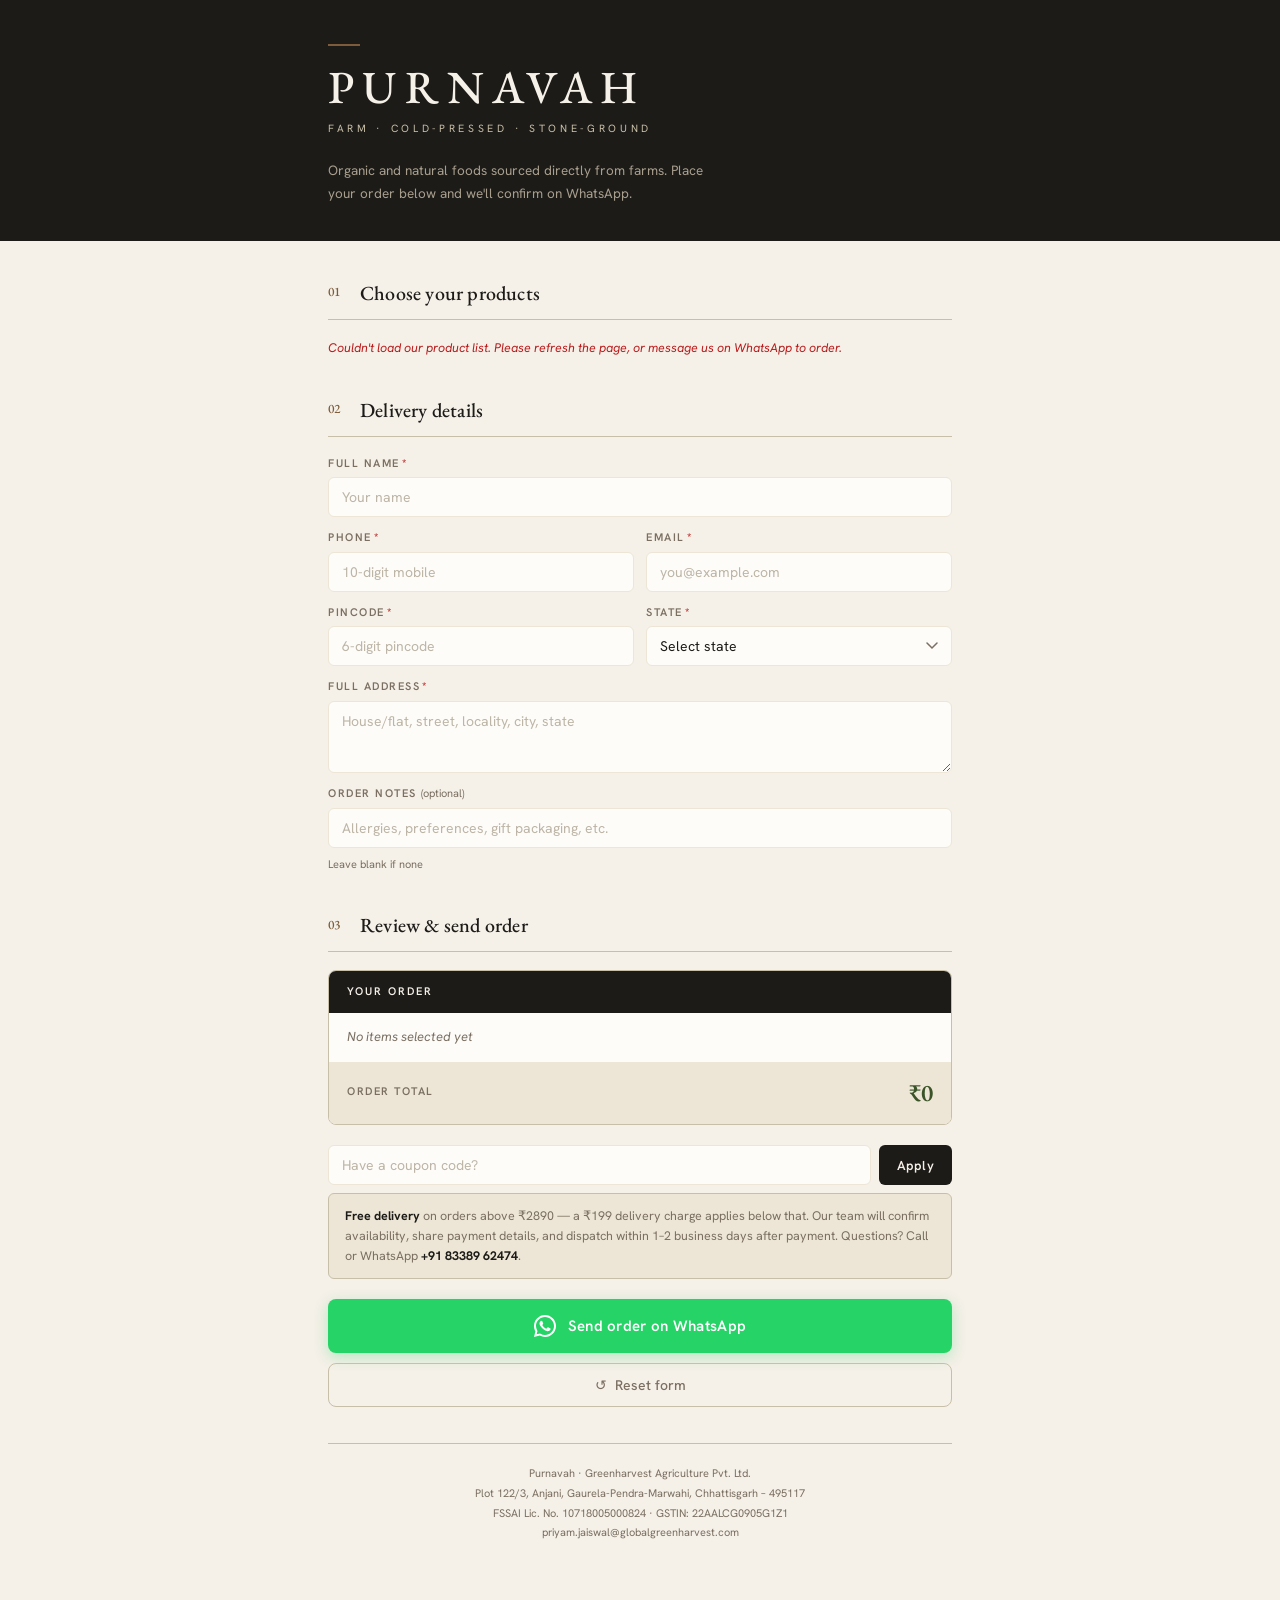
==== index.html @ fe0eb427 "Add files via upload" ====
<!DOCTYPE html>
<html lang="en">
<head>
<meta charset="UTF-8">
<meta name="viewport" content="width=device-width, initial-scale=1.0">
<title>Purnavah — Order</title>
<link href="https://fonts.googleapis.com/css2?family=EB+Garamond:ital,wght@0,400;0,500;0,600;1,400;1,500&family=Hanken+Grotesk:wght@300;400;500;600&display=swap" rel="stylesheet">
<style>
*,*::before,*::after{box-sizing:border-box;margin:0;padding:0}
:root{
  --ink:#1C1B17;
  --moss:#3A5428;
  --moss-mid:#527A3B;
  --moss-lt:#EDF2E8;
  --earth:#7C5C3A;
  --cream:#F5F0E8;
  --parchment:#EDE6D6;
  --rule:#C8BFA8;
  --stone:#7A6F61;
  --white:#FDFCF9;
  --red:#B91C1C;
  --wa:#25D366;
}
html{scroll-behavior:smooth}
body{background:var(--cream);font-family:'Hanken Grotesk',sans-serif;color:var(--ink);font-size:15px;line-height:1.6;-webkit-font-smoothing:antialiased}

/* ── HEADER ── */
.header{background:var(--ink);color:var(--cream);padding:0;position:relative;overflow:hidden}
.header-inner{max-width:680px;margin:0 auto;padding:44px 28px 36px;position:relative;z-index:1}
.header-rule{width:32px;height:2px;background:var(--earth);margin-bottom:18px}
.brand{font-family:'EB Garamond',serif;font-size:46px;font-weight:500;letter-spacing:.18em;text-transform:uppercase;line-height:1;color:var(--cream)}
.brand-sub{font-size:10.5px;letter-spacing:.35em;text-transform:uppercase;color:var(--rule);margin-top:10px;font-weight:400}
.header-desc{margin-top:22px;font-size:13.5px;color:#A89E8E;line-height:1.7;max-width:380px}
.header-badge{display:inline-flex;align-items:center;gap:7px;margin-top:20px;background:rgba(255,255,255,.06);border:1px solid rgba(255,255,255,.12);border-radius:20px;padding:6px 14px;font-size:11px;letter-spacing:.12em;text-transform:uppercase;color:#A89E8E}
.header-badge::before{content:'';width:6px;height:6px;border-radius:50%;background:var(--wa);flex-shrink:0}

/* ── BODY ── */
.body{max-width:680px;margin:0 auto;padding:36px 28px 60px}

/* ── SECTION ── */
.section{margin-bottom:36px}
.section-head{display:flex;align-items:center;gap:12px;margin-bottom:18px;padding-bottom:10px;border-bottom:1px solid var(--rule)}
.section-num{font-family:'EB Garamond',serif;font-size:13px;font-weight:500;color:var(--earth);min-width:20px}
.section-title{font-family:'EB Garamond',serif;font-size:20px;font-weight:500;color:var(--ink);letter-spacing:.01em}

/* ── PRODUCT CARDS ── */
.category-label{font-size:10px;font-weight:600;letter-spacing:.22em;text-transform:uppercase;color:var(--stone);margin:20px 0 10px}
.category-label:first-of-type{margin-top:0}
.catalog-status{font-size:12.5px;color:var(--stone);font-style:italic;margin-bottom:14px}
.catalog-status-error{color:var(--red)}
.product-grid{display:grid;grid-template-columns:repeat(auto-fill,minmax(140px,1fr));gap:8px}
.product-row{display:flex;flex-direction:column;background:var(--white);border:1px solid var(--parchment);border-radius:8px;padding:12px;gap:10px;transition:border-color .15s,background .15s}
.product-row:hover{border-color:var(--rule);background:#FEFDFB}
.product-row.has-qty{border-color:var(--moss);background:var(--moss-lt)}
.product-row.oos{opacity:.6}
.product-row.oos:hover{border-color:var(--parchment);background:var(--white)}
.oos-tag{font-size:11.5px;font-weight:600;color:var(--red)}
.qty-ctrl input:disabled,.qty-ctrl button:disabled{cursor:not-allowed;color:var(--stone)}
.same-day-row{margin:14px 0}
.same-day-label{display:flex;align-items:center;gap:8px;font-size:13.5px;color:var(--ink);cursor:pointer}
.same-day-label input{width:16px;height:16px;cursor:pointer}
.product-contents{margin-top:2px}
.contents-details summary{font-size:11px;color:var(--moss-mid);cursor:pointer;list-style:none}
.contents-details summary::-webkit-details-marker{display:none}
.contents-body{font-size:11px;color:var(--stone);margin-top:3px;line-height:1.5}
.product-info{flex:1}
.product-name{font-size:13.5px;font-weight:500;color:var(--ink);line-height:1.35;overflow-wrap:break-word}
.product-meta{font-size:11px;color:var(--stone);margin-top:3px}
.pack-select{margin-top:5px;width:auto;max-width:100%;font-size:11.5px;font-weight:500;color:var(--ink);padding:5px 24px 5px 8px;border:1.5px solid var(--parchment);border-radius:5px;background-color:#fff;font-family:'Hanken Grotesk',sans-serif;appearance:none;background-image:url("data:image/svg+xml,%3Csvg xmlns='http://www.w3.org/2000/svg' width='10' height='7' viewBox='0 0 12 8'%3E%3Cpath d='M1 1l5 5 5-5' stroke='%237A6F61' stroke-width='1.5' fill='none' stroke-linecap='round'/%3E%3C/svg%3E");background-repeat:no-repeat;background-position:right 8px center;cursor:pointer;transition:border-color .15s}
.pack-select:focus{outline:none;border-color:var(--moss)}
.pack-select:hover{border-color:var(--rule)}
.product-price{font-family:'EB Garamond',serif;font-size:16px;font-weight:500;color:var(--moss);white-space:nowrap}
.qty-ctrl{display:flex;align-items:center;gap:0;border:1.5px solid var(--rule);border-radius:5px;overflow:hidden;background:#fff;width:100%}
.qty-ctrl button{width:28px;height:28px;flex-shrink:0;border:none;background:transparent;font-size:16px;font-weight:600;color:var(--moss);cursor:pointer;display:flex;align-items:center;justify-content:center;transition:background .12s}
.qty-ctrl button:hover{background:var(--moss-lt)}
.qty-ctrl input{flex:1;min-width:0;height:28px;border:none;border-left:1px solid var(--rule);border-right:1px solid var(--rule);text-align:center;font-size:13px;font-weight:600;color:var(--ink);background:transparent;-moz-appearance:textfield;font-family:'Hanken Grotesk',sans-serif}
.qty-ctrl input::-webkit-outer-spin-button,.qty-ctrl input::-webkit-inner-spin-button{-webkit-appearance:none}
.qty-ctrl input:focus{outline:none;background:var(--moss-lt)}
.max-note{font-size:10.5px;color:var(--stone);min-height:13px}
.max-note-blocked{color:var(--red);font-weight:600}

/* ── CUSTOMER DETAILS ── */
.field-grid{display:grid;grid-template-columns:1fr 1fr;gap:12px}
.field{display:flex;flex-direction:column;gap:5px}
.field.full{grid-column:1/-1}
.field label{font-size:11px;font-weight:600;letter-spacing:.14em;text-transform:uppercase;color:var(--stone)}
.field input,.field textarea,.field select{width:100%;padding:10px 13px;border:1.5px solid var(--parchment);border-radius:6px;font-family:'Hanken Grotesk',sans-serif;font-size:14px;color:var(--ink);background:var(--white);transition:border-color .15s;outline:none}
.field input:focus,.field textarea:focus,.field select:focus{border-color:var(--moss)}
.field input::placeholder,.field textarea::placeholder{color:#BDB5A6}
.field textarea{resize:vertical;min-height:72px}
.field select{appearance:none;background-image:url("data:image/svg+xml,%3Csvg xmlns='http://www.w3.org/2000/svg' width='12' height='8' viewBox='0 0 12 8'%3E%3Cpath d='M1 1l5 5 5-5' stroke='%237A6F61' stroke-width='1.5' fill='none' stroke-linecap='round'/%3E%3C/svg%3E");background-repeat:no-repeat;background-position:right 13px center;padding-right:34px}
.field-hint{font-size:11px;color:var(--stone);margin-top:3px}
.required-star{color:var(--red);margin-left:2px}

/* ── ORDER SUMMARY ── */
.summary-box{background:var(--white);border:1px solid var(--rule);border-radius:8px;overflow:hidden;margin-bottom:20px}
.summary-header{background:var(--ink);color:var(--cream);padding:12px 18px;font-size:11px;font-weight:600;letter-spacing:.18em;text-transform:uppercase}
.summary-items{padding:14px 18px;min-height:48px}
.summary-empty{font-size:13px;color:var(--stone);font-style:italic}
.summary-item{display:flex;justify-content:space-between;align-items:center;padding:5px 0;font-size:13.5px;border-bottom:1px solid var(--parchment)}
.summary-item:last-child{border-bottom:none}
.summary-item-name{color:var(--ink)}
.summary-item-val{font-weight:600;color:var(--moss);white-space:nowrap;margin-left:12px}
.summary-footer{background:var(--parchment);padding:12px 18px;display:flex;justify-content:space-between;align-items:center}
.summary-total-label{font-size:11px;font-weight:600;letter-spacing:.14em;text-transform:uppercase;color:var(--stone)}
.summary-total-val{font-family:'EB Garamond',serif;font-size:24px;font-weight:600;color:var(--moss)}
.summary-weight-note{font-size:11px;color:var(--stone);margin-top:3px}

/* ── SUMMARY SECTIONS (items / GST / grand total / discounts) ── */
.summary-subtotal-row{display:flex;justify-content:space-between;padding:8px 18px;font-size:13px;color:var(--stone);border-top:1px dashed var(--parchment)}
.summary-grandtotal-row{display:flex;justify-content:space-between;align-items:center;padding:10px 18px;font-size:14.5px;font-weight:700;color:var(--ink);background:var(--moss-lt);border-top:1px solid var(--rule);border-bottom:1px solid var(--rule)}
.summary-discounts{padding:8px 18px;border-bottom:1px solid var(--parchment)}
.summary-discount-row{display:flex;justify-content:space-between;font-size:13px;font-weight:700;color:var(--moss)}

/* ── COUPON ── */
.coupon-row{display:flex;gap:8px;margin-bottom:8px}
.coupon-row input{flex:1;padding:10px 13px;border:1.5px solid var(--parchment);border-radius:6px;font-family:'Hanken Grotesk',sans-serif;font-size:14px;text-transform:uppercase;color:var(--ink);background:var(--white);outline:none;transition:border-color .15s}
.coupon-row input:focus{border-color:var(--moss)}
.coupon-row input::placeholder{color:#BDB5A6;text-transform:none}
.coupon-row button{padding:10px 18px;background:var(--ink);color:var(--cream);border:none;border-radius:6px;font-family:'Hanken Grotesk',sans-serif;font-size:13px;font-weight:600;letter-spacing:.02em;cursor:pointer;transition:background .15s}
.coupon-row button:hover{background:var(--moss)}
.coupon-msg{display:none;font-size:12.5px;margin-bottom:16px}
.coupon-msg.ok{display:block;color:var(--moss)}
.coupon-msg.err{display:block;color:var(--red)}
.coupon-msg a{color:inherit;text-decoration:underline;cursor:pointer;margin-left:6px}

/* ── SHIPPING NOTE ── */
.ship-note{background:var(--parchment);border:1px solid var(--rule);border-radius:6px;padding:12px 16px;font-size:12.5px;color:var(--stone);line-height:1.6;margin-bottom:20px}
.ship-note strong{color:var(--ink)}

/* ── WHATSAPP BUTTON ── */
.wa-btn{display:flex;align-items:center;justify-content:center;gap:12px;width:100%;padding:16px 24px;background:var(--wa);color:#fff;border:none;border-radius:8px;font-family:'Hanken Grotesk',sans-serif;font-size:15px;font-weight:600;cursor:pointer;letter-spacing:.02em;transition:background .15s,transform .1s;box-shadow:0 4px 14px rgba(37,211,102,.3)}
.wa-btn:hover{background:#1ebe5d;transform:translateY(-1px);box-shadow:0 6px 18px rgba(37,211,102,.4)}
.wa-btn:active{transform:translateY(0)}
.wa-btn svg{width:22px;height:22px;flex-shrink:0}
.wa-btn:disabled{background:#A8C9B0;cursor:not-allowed;transform:none;box-shadow:none}
.error-msg{display:none;color:var(--red);font-size:12.5px;margin-top:10px;text-align:center}

/* ── FOOTER ── */
.footer{text-align:center;font-size:11px;color:var(--stone);margin-top:32px;line-height:1.8;padding-top:20px;border-top:1px solid var(--rule)}


.product-price-block{display:flex;align-items:flex-end;justify-content:space-between;gap:8px}
.mrp-label{font-size:9px;letter-spacing:.1em;text-transform:uppercase;color:var(--stone);font-family:'Hanken Grotesk',sans-serif;display:block;margin-bottom:1px}
.product-subtotal{font-family:'EB Garamond',serif;font-size:12.5px;font-weight:600;color:var(--moss);white-space:nowrap}

.reset-btn{display:flex;align-items:center;justify-content:center;gap:8px;width:100%;padding:12px 24px;background:transparent;color:var(--stone);border:1.5px solid var(--rule);border-radius:8px;font-family:'Hanken Grotesk',sans-serif;font-size:14px;font-weight:500;cursor:pointer;margin-top:10px;transition:border-color .15s,color .15s}
.reset-btn:hover{border-color:var(--red);color:var(--red)}

@media(max-width:500px){
  .brand{font-size:36px}
  .field-grid{grid-template-columns:1fr}
  .field.full{grid-column:1}
}
</style>
</head>
<body>

<div class="header">
  <div class="header-inner">
    <div class="header-rule"></div>
    <div class="brand">Purnavah</div>
    <div class="brand-sub">Farm · Cold-pressed · Stone-ground</div>
    <div class="header-desc">Organic and natural foods sourced directly from farms. Place your order below and we'll confirm on WhatsApp.</div>
    
  </div>
</div>

<div class="body">

  <!-- ── SECTION 1: PRODUCTS ── -->
  <div class="section">
    <div class="section-head">
      <div class="section-num">01</div>
      <div class="section-title">Choose your products</div>
    </div>

    <div class="catalog-status" id="catalogStatus">Loading products…</div>
    <div id="categoriesContainer"></div>
  </div>

  <!-- ── SECTION 2: DELIVERY ── -->
  <div class="section">
    <div class="section-head">
      <div class="section-num">02</div>
      <div class="section-title">Delivery details</div>
    </div>
    <div class="field-grid">
      <div class="field full">
        <label>Full name<span class="required-star">*</span></label>
        <input type="text" id="fname" placeholder="Your name" autocomplete="name">
      </div>
      <div class="field">
        <label>Phone<span class="required-star">*</span></label>
        <input type="tel" id="fphone" placeholder="10-digit mobile" autocomplete="tel" maxlength="10">
      </div>
      <div class="field">
        <label>Email<span class="required-star">*</span></label>
        <input type="email" id="femail" placeholder="you@example.com" autocomplete="email">
      </div>
      <div class="field">
        <label>Pincode<span class="required-star">*</span></label>
        <input type="text" id="fpincode" placeholder="6-digit pincode" maxlength="6" oninput="this.value=this.value.replace(/\D/g,'')">
      </div>
      <div class="field">
        <label>State<span class="required-star">*</span></label>
        <select id="fstate">
          <option value="">Select state</option>
          <option>Andaman and Nicobar Islands</option>
          <option>Andhra Pradesh</option>
          <option>Arunachal Pradesh</option>
          <option>Assam</option>
          <option>Bihar</option>
          <option>Chandigarh</option>
          <option>Chhattisgarh</option>
          <option>Dadra and Nagar Haveli and Daman and Diu</option>
          <option>Delhi</option>
          <option>Goa</option>
          <option>Gujarat</option>
          <option>Haryana</option>
          <option>Himachal Pradesh</option>
          <option>Jammu and Kashmir</option>
          <option>Jharkhand</option>
          <option>Karnataka</option>
          <option>Kerala</option>
          <option>Ladakh</option>
          <option>Lakshadweep</option>
          <option>Madhya Pradesh</option>
          <option>Maharashtra</option>
          <option>Manipur</option>
          <option>Meghalaya</option>
          <option>Mizoram</option>
          <option>Nagaland</option>
          <option>Odisha</option>
          <option>Puducherry</option>
          <option>Punjab</option>
          <option>Rajasthan</option>
          <option>Sikkim</option>
          <option>Tamil Nadu</option>
          <option>Telangana</option>
          <option>Tripura</option>
          <option>Uttar Pradesh</option>
          <option>Uttarakhand</option>
          <option>West Bengal</option>
        </select>
      </div>
      <div class="field full">
        <label>Full address<span class="required-star">*</span></label>
        <textarea id="faddress" placeholder="House/flat, street, locality, city, state"></textarea>
      </div>
      <div class="field full">
        <label>Order notes <span style="font-weight:400;text-transform:none;letter-spacing:0">(optional)</span></label>
        <input type="text" id="fnotes" placeholder="Allergies, preferences, gift packaging, etc.">
        <div class="field-hint">Leave blank if none</div>
      </div>
    </div>
  </div>

  <!-- ── SECTION 3: REVIEW & SEND ── -->
  <div class="section">
    <div class="section-head">
      <div class="section-num">03</div>
      <div class="section-title">Review & send order</div>
    </div>

    <div class="summary-box">
      <div class="summary-header">Your order</div>
      <div class="summary-items" id="summaryItems">
        <div class="summary-empty">No items selected yet</div>
      </div>
      <div class="summary-footer">
        <div>
          <div class="summary-total-label">Order total</div>
          <div class="summary-weight-note" id="summaryWeight"></div>
        </div>
        <div class="summary-total-val" id="summaryTotal">₹0</div>
      </div>
    </div>

    <div class="coupon-row">
      <input type="text" id="couponInput" placeholder="Have a coupon code?" maxlength="20">
      <button type="button" id="couponBtn" onclick="applyCoupon()">Apply</button>
    </div>
    <div class="coupon-msg" id="couponMsg"></div>

    <div class="same-day-row" id="sameDayRow" style="display:none">
      <label class="same-day-label">
        <input type="checkbox" id="sameDayDelivery" onchange="updateSummary()">
        Same-day delivery (+₹199)
      </label>
    </div>

    <div class="ship-note">
      <strong>Free delivery</strong> on orders above ₹2890 — a ₹199 delivery charge applies below that. Our team will confirm availability, share payment details, and dispatch within 1–2 business days after payment. Questions? Call or WhatsApp <strong>+91 83389 62474</strong>.
    </div>

    <button class="wa-btn" id="waBtn" onclick="sendWhatsApp()">
      <svg viewBox="0 0 24 24" fill="currentColor" xmlns="http://www.w3.org/2000/svg">
        <path d="M17.472 14.382c-.297-.149-1.758-.867-2.03-.967-.273-.099-.471-.148-.67.15-.197.297-.767.966-.94 1.164-.173.199-.347.223-.644.075-.297-.15-1.255-.463-2.39-1.475-.883-.788-1.48-1.761-1.653-2.059-.173-.297-.018-.458.13-.606.134-.133.298-.347.446-.52.149-.174.198-.298.298-.497.099-.198.05-.371-.025-.52-.075-.149-.669-1.612-.916-2.207-.242-.579-.487-.5-.669-.51-.173-.008-.371-.01-.57-.01-.198 0-.52.074-.792.372-.272.297-1.04 1.016-1.04 2.479 0 1.462 1.065 2.875 1.213 3.074.149.198 2.096 3.2 5.077 4.487.709.306 1.262.489 1.694.625.712.227 1.36.195 1.871.118.571-.085 1.758-.719 2.006-1.413.248-.694.248-1.289.173-1.413-.074-.124-.272-.198-.57-.347z"/>
        <path d="M12 0C5.373 0 0 5.373 0 12c0 2.125.558 4.122 1.533 5.856L0 24l6.334-1.507A11.945 11.945 0 0012 24c6.627 0 12-5.373 12-12S18.627 0 12 0zm0 21.818a9.79 9.79 0 01-5.002-1.37l-.36-.214-3.757.894.952-3.656-.235-.376A9.786 9.786 0 012.182 12C2.182 6.57 6.57 2.182 12 2.182S21.818 6.57 21.818 12 17.43 21.818 12 21.818z"/>
      </svg>
      Send order on WhatsApp
    </button>
    <div class="error-msg" id="errorMsg"></div>
    <button class="reset-btn" onclick="resetForm()">
      ↺ &nbsp;Reset form
    </button>
  </div>

  <div class="footer">
    Purnavah · Greenharvest Agriculture Pvt. Ltd.<br>
    Plot 122/3, Anjani, Gaurela-Pendra-Marwahi, Chhattisgarh – 495117<br>
    FSSAI Lic. No. 10718005000824 · GSTIN: 22AALCG0905G1Z1<br>
    priyam.jaiswal@globalgreenharvest.com
  </div>

</div>

<script>
const WA_NUMBER = "918338962474"; // +91 83389 62474

// Delivery charge policy — free above the threshold, flat fee below it.
// Checked against the raw item subtotal (before any coupon discount), so a
// coupon can't accidentally push an order below the free-delivery line.
const FREE_DELIVERY_THRESHOLD = 2890;
const DELIVERY_CHARGE = 199;

function computeDeliveryCharge(subtotal) {
  return subtotal > 0 && subtotal < FREE_DELIVERY_THRESHOLD ? DELIVERY_CHARGE : 0;
}

// Same-day delivery add-on — built and wired end-to-end (summary, WhatsApp
// message, order payload, orders_code.gs logging), but kept off customers'
// screens for now via this flag. To launch it: flip this to true — the
// checkbox (#sameDayRow, currently display:none in the markup) will start
// showing itself, no other change needed.
const SHOW_SAME_DAY_DELIVERY = false;
const SAME_DAY_DELIVERY_CHARGE = 199;
if (SHOW_SAME_DAY_DELIVERY) document.getElementById('sameDayRow').style.display = 'block';

function isSameDayDeliverySelected() {
  const el = document.getElementById('sameDayDelivery');
  return !!(el && el.checked);
}

// Live catalog — pulled from the Catalog Google Sheet on load (Active = Y
// and Stock > 0 rows only; filtering happens server-side in the Apps Script).
const CATALOG_API_URL = "https://script.google.com/macros/s/AKfycbyMsQNtV7yy9j1668PgRiz2bTaKmwYqpupy3BmZ1nz8Pbiq_vnjALDl71Z4e8if7WW5CQ/exec";

let PRODUCTS = []; // [{id, grid, category, displayName, packSize, unit, mrp, gstPct, waKey, inStock}, ...] — one entry per catalog row (one per pack size)
let PRODUCT_GROUPS = []; // [{groupId, grid, displayName, variants: [product, ...]}, ...] — variants sharing a Display Name are merged into one tile
const selectedVariant = {}; // groupId -> currently-selected variant's product id (drives which variant the tile's price/qty controls act on)
const qty = {};
let appliedCoupon = null; // { code, value } — value is the discount %, validated server-side against the Coupons sheet

// Sheet's Category column holds short internal codes — map to the
// customer-facing section headings shown on the form. Anything not listed
// here falls back to the raw Category text as-is.
const CATEGORY_LABELS = {
  "Oils - Organic": "Cold-Pressed Oils — Organic",
  "Oils - Regular": "Cold-Pressed Oils — Regular",
  "Ghee": "Ghee",
  "Flour": "Flour",
  "Dal": "Dal & Pulses — Organic",
  "Rice": "Rice — Organic",
  "Spices - Whole": "Spices — Whole",
  "Spices - Ground": "Spices — Ground"
};

function slugify(str) {
  return String(str || '').toLowerCase().replace(/[^a-z0-9]+/g, '-').replace(/^-+|-+$/g, '') || 'item';
}

function toProduct(p) {
  return {
    id: slugify(p.productName),
    grid: 'pg-' + slugify(p.category),
    category: p.category,
    displayName: p.displayName,
    packSize: p.packSize,
    unit: p.unit,
    mrp: Number(p.mrp) || 0,
    gstPct: Number(p.gstPct) || 0,
    waKey: p.waKey,
    inStock: p.inStock !== false,
    contents: p.contents || '',
    // weightKg/maxOrderKg drive the per-product order cap below — the
    // Catalog script already applies the same Weight (kg)-or-parsed-from-
    // Pack-Size fallback server-side, so estimateWeightKg() here is only a
    // safety net if an older deployment omits the field.
    weightKg: Number(p.weightKg) || estimateWeightKg(p.packSize),
    maxOrderKg: Number(p.maxOrderKg) || 0 // 0 = no limit
  };
}

function buildCategorySections() {
  const container = document.getElementById('categoriesContainer');
  container.innerHTML = '';
  const seen = new Set();
  PRODUCTS.forEach(p => {
    if (seen.has(p.grid)) return;
    seen.add(p.grid);
    const label = document.createElement('div');
    label.className = 'category-label';
    label.textContent = CATEGORY_LABELS[p.category] || p.category;
    container.appendChild(label);
    const gridEl = document.createElement('div');
    gridEl.className = 'product-grid';
    gridEl.id = p.grid;
    container.appendChild(gridEl);
  });
}

// Products sharing the same Display Name (typically the same item in
// different pack sizes) are folded into a single tile with a pack-size
// dropdown, instead of one tile per catalog row.
function groupProductVariants() {
  const groups = new Map();
  PRODUCTS.forEach(p => {
    // Collapse repeated whitespace before matching — the Catalog sheet has
    // occasional double-space typos between pack-size rows of the same
    // product (e.g. "Red Rajma  - Organic" vs "Red Rajma - Organic") that
    // would otherwise split one product into two tiles.
    const key = p.grid + '::' + p.displayName.trim().replace(/\s+/g, ' ');
    if (!groups.has(key)) {
      groups.set(key, { groupId: slugify(key), grid: p.grid, displayName: p.displayName, variants: [] });
    }
    groups.get(key).variants.push(p);
  });
  // Max order cap is a per-product (not per-pack-size) setting — admins are
  // expected to enter the same "Max Order Qty (kg)" value on every variant
  // row of a product, but take the max across variants so one blank row
  // doesn't accidentally disable a cap set on a sibling row.
  groups.forEach(g => { g.maxOrderKg = Math.max(0, ...g.variants.map(v => v.maxOrderKg || 0)); });
  return Array.from(groups.values());
}

function getGroupById(gid) {
  return PRODUCT_GROUPS.find(g => g.groupId === gid);
}

// Total kg of a product already in the cart, summed across every pack-size
// variant of its group — a customer mixing pack sizes of the same product
// (e.g. one 1kg pack + two 500g packs) still counts against one shared cap.
function groupWeightUsed(group) {
  return group.variants.reduce((sum, v) => sum + (qty[v.id] || 0) * (v.weightKg || 0), 0);
}

// Briefly flags the tile's order-limit note red, then reverts it back to
// the normal "Max Xkg per order" text via updateVariantDisplay.
function flashLimitNote(gid) {
  const el = document.getElementById('maxnote-' + gid);
  if (!el) return;
  el.textContent = 'Order limit reached';
  el.classList.add('max-note-blocked');
  clearTimeout(el._limitTimer);
  el._limitTimer = setTimeout(() => updateVariantDisplay(gid), 1500);
}

// Default pack size, when a product comes in more than one: "1 kg" if the
// group has one, else whatever variant happens to be listed first in the
// Catalog sheet (products only sold in g/ml/bundles have no "1kg" option to
// prefer). Whitespace-insensitive since the sheet has inconsistent spacing
// ("1kg" vs "1 kg").
function normalizePackSize(s) {
  return String(s || '').toLowerCase().replace(/\s+/g, '');
}
function pickDefaultVariant(variants) {
  // Prefer an in-stock variant so the tile doesn't default to a pack size
  // nobody can actually buy while a different pack size of the same
  // product is available — only fall back to an out-of-stock one (still
  // preferring "1 kg" among those) when every variant in the group is OOS,
  // so the tile still renders instead of having nothing to select.
  const inStock = variants.filter(v => v.inStock);
  const pool = inStock.length ? inStock : variants;
  return pool.find(v => normalizePackSize(v.packSize) === '1kg') || pool[0];
}

// Build product rows — one per Display Name group, with a pack-size
// selector when a group has more than one variant.
function renderProductGrid() {
  buildCategorySections();
  PRODUCTS.forEach(p => { qty[p.id] = 0; });
  PRODUCT_GROUPS = groupProductVariants();

  PRODUCT_GROUPS.forEach(group => {
    const gid = group.groupId;
    selectedVariant[gid] = pickDefaultVariant(group.variants).id;
    const container = document.getElementById(group.grid);
    const row = document.createElement('div');
    row.className = 'product-row';
    row.id = 'row-' + gid;

    const packControl = group.variants.length > 1
      ? `<select class="pack-select" id="pack-${gid}" onchange="selectVariant('${gid}', this.value)" aria-label="Pack size for ${group.displayName}">
          ${group.variants.map(v => `<option value="${v.id}" ${v.inStock ? '' : 'disabled'}>${v.packSize || v.unit}${v.inStock ? '' : ' (Out of stock)'}</option>`).join('')}
        </select>`
      : `<div class="product-meta">${group.variants[0].packSize || group.variants[0].unit}</div>`;

    row.innerHTML = `
      <div class="product-info">
        <div class="product-name">${group.displayName}</div>
        ${packControl}
        <div class="product-contents" id="contents-${gid}"></div>
      </div>
      <div class="product-price-block">
        <div class="product-price"><span class="mrp-label">MRP</span><span id="price-${gid}"></span></div>
        <div class="product-subtotal" id="sub-${gid}"></div>
      </div>
      <div class="qty-ctrl">
        <button type="button" onclick="changeQty('${gid}',-1)" aria-label="Decrease">−</button>
        <input type="number" id="qty-${gid}" value="0" min="0" max="99"
          oninput="setQty('${gid}',this.value)" aria-label="Quantity for ${group.displayName}">
        <button type="button" onclick="changeQty('${gid}',1)" aria-label="Increase">+</button>
      </div>
      <div class="max-note" id="maxnote-${gid}"></div>
    `;
    container.appendChild(row);
    // The <option> list has no `selected` attribute, so the browser would
    // otherwise always show its first entry regardless of selectedVariant.
    const select = document.getElementById('pack-' + gid);
    if (select) select.value = selectedVariant[gid];
    updateVariantDisplay(gid);
  });
}

async function loadCatalog() {
  const statusEl = document.getElementById('catalogStatus');
  try {
    const res = await fetch(`${CATALOG_API_URL}?action=catalog`);
    const data = await res.json();
    if (data.status !== 'ok') throw new Error(data.message || 'Unexpected response');

    PRODUCTS = data.data.map(toProduct);
    if (PRODUCTS.length === 0) {
      statusEl.textContent = 'No products available right now — please check back soon.';
      return;
    }
    statusEl.style.display = 'none';
    renderProductGrid();
  } catch (err) {
    console.warn('Failed to load catalog:', err);
    statusEl.textContent = "Couldn't load our product list. Please refresh the page, or message us on WhatsApp to order.";
    statusEl.classList.add('catalog-status-error');
  }
}

loadCatalog();

// Quantity is tracked per variant (so switching the pack-size dropdown never
// loses a quantity already entered against a different pack size); the
// group's tile controls always read/write whichever variant is currently
// selected for that group.
function changeQty(gid, delta) {
  const variantId = selectedVariant[gid];
  const prod = PRODUCTS.find(p => p.id === variantId);
  if (prod && !prod.inStock) return; // buttons are disabled while OOS — belt and suspenders
  if (delta > 0 && prod) {
    const group = getGroupById(gid);
    // Cap only enforceable when both a limit and a known unit weight exist
    // — a product with no Weight (kg) and an unparseable Pack Size has no
    // way to convert its packet count to kg, so the cap is skipped for it.
    if (group && group.maxOrderKg > 0 && prod.weightKg > 0) {
      const wouldBeWeight = groupWeightUsed(group) + delta * prod.weightKg;
      if (wouldBeWeight > group.maxOrderKg + 1e-9) {
        flashLimitNote(gid);
        return;
      }
    }
  }
  qty[variantId] = Math.max(0, (qty[variantId] || 0) + delta);
  updateVariantDisplay(gid);
  updateSummary();
}

function setQty(gid, val) {
  const variantId = selectedVariant[gid];
  const prod = PRODUCTS.find(p => p.id === variantId);
  if (prod && !prod.inStock) return; // input is disabled while OOS — belt and suspenders
  let newQty = Math.max(0, parseInt(val) || 0);
  const group = getGroupById(gid);
  let blocked = false;
  if (group && group.maxOrderKg > 0 && prod && prod.weightKg > 0) {
    // How much of the cap the OTHER variants of this product are already
    // using, so the max allowed for the variant being typed into accounts
    // for pack sizes already in the cart.
    const otherWeight = groupWeightUsed(group) - (qty[variantId] || 0) * prod.weightKg;
    const maxUnits = Math.max(0, Math.floor((group.maxOrderKg - otherWeight + 1e-9) / prod.weightKg));
    if (newQty > maxUnits) { newQty = maxUnits; blocked = true; }
  }
  qty[variantId] = newQty;
  updateVariantDisplay(gid);
  updateSummary();
  // Flash after updateVariantDisplay, not before — that call resets the
  // note to its normal text, which would otherwise stomp the flash in the
  // same tick before the user ever sees it.
  if (blocked) flashLimitNote(gid);
}

function selectVariant(gid, variantId) {
  selectedVariant[gid] = variantId;
  updateVariantDisplay(gid);
}

function updateVariantDisplay(gid) {
  const variantId = selectedVariant[gid];
  const prod = PRODUCTS.find(p => p.id === variantId);
  if (!prod) return;

  const row = document.getElementById('row-' + gid);
  const qtyInput = document.getElementById('qty-' + gid);
  const priceEl = document.getElementById('price-' + gid);
  const subEl = document.getElementById('sub-' + gid);
  const contentsEl = document.getElementById('contents-' + gid);
  const maxNoteEl = document.getElementById('maxnote-' + gid);

  // Persistent "Max Xkg per order" hint — shown regardless of stock status
  // (still useful info while OOS) and regardless of which variant is
  // selected, since the cap is per-product, not per-pack-size.
  const group = getGroupById(gid);
  if (maxNoteEl) {
    maxNoteEl.classList.remove('max-note-blocked');
    maxNoteEl.textContent = (group && group.maxOrderKg > 0) ? `Max ${group.maxOrderKg}kg per order` : '';
  }

  // What's-inside disclosure — mainly for sachet/multi-item bundles (e.g.
  // "Ground Spice Bundle (4 sachets)"). Keyed to the selected variant, not
  // the group, since different pack sizes of the same product can contain
  // different things. Shown regardless of stock status — still useful
  // information even for an out-of-stock pack size.
  contentsEl.innerHTML = prod.contents
    ? `<details class="contents-details"><summary>What's inside? ▾</summary><div class="contents-body">${prod.contents}</div></details>`
    : '';

  row.classList.toggle('oos', !prod.inStock);
  qtyInput.disabled = !prod.inStock;
  row.querySelectorAll('.qty-ctrl button').forEach(b => { b.disabled = !prod.inStock; });

  if (!prod.inStock) {
    // Selecting an OOS pack size (or it becoming OOS on a catalog refresh)
    // can't carry a quantity forward — there's nothing to fulfil it with.
    qty[variantId] = 0;
    qtyInput.value = 0;
    priceEl.innerHTML = '<span class="oos-tag">Out of stock</span>';
    subEl.style.display = 'none';
    subEl.textContent = '';
    row.classList.remove('has-qty');
    return;
  }

  priceEl.textContent = '₹' + prod.mrp.toLocaleString('en-IN');
  qtyInput.value = qty[variantId] || 0;
  const q = qty[variantId] || 0;
  row.classList.toggle('has-qty', q > 0);
  if (q > 0) {
    subEl.textContent = '= ₹' + (q * prod.mrp).toLocaleString('en-IN');
    subEl.style.display = 'block';
  } else {
    subEl.style.display = 'none';
    subEl.textContent = '';
  }
}

// Approximate weight from a product's Pack Size text ("500 g", "1 L", "2 kg",
// "250 ml") — liquids (oils/ghee) are treated as ~1:1 with kg, same
// approximation the Catalog Apps Script uses server-side. Lets the customer
// gauge parcel weight without us tracking exact weights per SKU.
function estimateWeightKg(packSize) {
  const s = String(packSize || '').trim().toLowerCase();
  const m = s.match(/([\d.]+)\s*(kg|g|l|ml)\b/);
  if (!m) return 0;
  const num = parseFloat(m[1]);
  if (isNaN(num)) return 0;
  switch (m[2]) {
    case 'kg': return num;
    case 'g':  return num / 1000;
    case 'l':  return num;
    case 'ml': return num / 1000;
    default:   return 0;
  }
}

function updateSummary() {
  const items = PRODUCTS.filter(p => qty[p.id] > 0);
  const container = document.getElementById('summaryItems');
  const totalEl = document.getElementById('summaryTotal');
  const weightEl = document.getElementById('summaryWeight');

  if (items.length === 0) {
    container.innerHTML = '<div class="summary-empty">No items selected yet</div>';
    totalEl.textContent = '₹0';
    weightEl.textContent = '';
    return;
  }

  // Sectioned bill: Items (tax-inclusive MRP) -> GST (extracted, informational
  // breakdown) -> Coupon deducted -> Delivery -> Final Payable. MRP already
  // includes GST (India's legal MRP definition), so "GST" here is the portion
  // of the subtotal that's tax, not an addition on top of it — there's no
  // separate pre-discount "Grand Total" row since that would just repeat the
  // subtotal figure.
  let subtotal = 0;
  let taxableTotal = 0;
  let gstTotal = 0;
  let totalWeight = 0;
  let itemsHtml = '';
  items.forEach(p => {
    const q = qty[p.id];
    const lineAmount = q * p.mrp; // tax-inclusive
    const gstPct = p.gstPct || 0;
    const lineTaxable = lineAmount * 100 / (100 + gstPct); // extract embedded GST
    subtotal += lineAmount;
    taxableTotal += lineTaxable;
    gstTotal += lineAmount - lineTaxable;
    totalWeight += q * estimateWeightKg(p.packSize);
    itemsHtml += `<div class="summary-item">
      <span class="summary-item-name">${p.displayName} <span style="color:var(--stone);font-size:12px">${p.packSize || p.unit} × ${q}</span></span>
      <span class="summary-item-val">₹${lineAmount.toLocaleString('en-IN')}</span>
    </div>`;
  });
  taxableTotal = Math.round(taxableTotal * 100) / 100;
  gstTotal = Math.round(gstTotal * 100) / 100;

  let html = itemsHtml;
  html += `<div class="summary-subtotal-row"><span>Items subtotal (incl. GST)</span><span>₹${subtotal.toLocaleString('en-IN')}</span></div>`;
  html += `<div class="summary-subtotal-row"><span>GST (included above)</span><span>₹${gstTotal.toLocaleString('en-IN')}</span></div>`;

  let payable = subtotal;
  if (appliedCoupon) {
    // Discount applies to the tax-extracted (post-GST-removal) amount, then
    // GST is recomputed proportionally on the discounted taxable value —
    // since the coupon % is uniform across every line, scaling taxableTotal
    // and gstTotal by the same factor is equivalent to doing this per line
    // and summing (each line's own rate stays fixed).
    const factor = 1 - appliedCoupon.value / 100;
    const discTaxable = Math.round(taxableTotal * factor * 100) / 100;
    const discGst = Math.round(gstTotal * factor * 100) / 100;
    payable = discTaxable + discGst;
    const discAmt = Math.round((subtotal - payable) * 100) / 100;
    html += `<div class="summary-discounts">
      <div class="summary-discount-row"><span>Coupon ${appliedCoupon.code} (−${appliedCoupon.value}%)</span><span>− ₹${discAmt.toLocaleString('en-IN')}</span></div>
    </div>`;
  }

  const deliveryCharge = computeDeliveryCharge(subtotal);
  payable += deliveryCharge;
  html += `<div class="summary-subtotal-row">
    <span>Delivery</span>
    <span>${deliveryCharge > 0 ? '₹' + deliveryCharge.toLocaleString('en-IN') : 'Free'}</span>
  </div>`;

  if (isSameDayDeliverySelected()) {
    payable += SAME_DAY_DELIVERY_CHARGE;
    html += `<div class="summary-subtotal-row"><span>Same-day delivery</span><span>₹${SAME_DAY_DELIVERY_CHARGE}</span></div>`;
  }

  container.innerHTML = html;
  totalEl.textContent = '₹' + payable.toLocaleString('en-IN');
  weightEl.textContent = totalWeight > 0 ? `Est. weight ≈ ${Math.round(totalWeight * 10) / 10} kg (±2 kg)` : '';
}

async function applyCoupon() {
  const input = document.getElementById('couponInput');
  const msgEl = document.getElementById('couponMsg');
  const code = input.value.trim().toUpperCase();

  if (!code) { msgEl.textContent = 'Enter a coupon code first.'; msgEl.className = 'coupon-msg err'; return; }

  msgEl.textContent = 'Checking…';
  msgEl.className = 'coupon-msg ok';

  try {
    const res = await fetch(`${CATALOG_API_URL}?action=coupon&code=${encodeURIComponent(code)}`);
    const data = await res.json();
    if (data.status === 'ok' && data.valid) {
      appliedCoupon = { code: data.code, value: Number(data.value) || 0 };
      msgEl.innerHTML = `✓ "${data.code}" applied — ${appliedCoupon.value}% off <a onclick="removeCoupon()">Remove</a>`;
      msgEl.className = 'coupon-msg ok';
    } else {
      appliedCoupon = null;
      msgEl.textContent = data.message || 'Invalid coupon code';
      msgEl.className = 'coupon-msg err';
    }
  } catch (err) {
    appliedCoupon = null;
    msgEl.textContent = "Couldn't verify the coupon — check your connection and try again.";
    msgEl.className = 'coupon-msg err';
  }
  updateSummary();
}

function removeCoupon() {
  appliedCoupon = null;
  document.getElementById('couponInput').value = '';
  const msgEl = document.getElementById('couponMsg');
  msgEl.textContent = '';
  msgEl.className = 'coupon-msg';
  updateSummary();
}

// Business's own WhatsApp number, without the country-code prefix — a
// customer accidentally typing this as their own phone used to cause both
// the business tab and the "send me a copy" tab to open the same chat
// (Issue 4). Only one tab opens now (to the business), but the check stays
// as a data-quality guard so an order isn't logged with the business's own
// number as the customer's contact.
const BUSINESS_PHONE = "8338962474";

function sendWhatsApp() {
  const waBtn = document.getElementById('waBtn');
  if (waBtn.disabled) return; // ignore rapid repeat clicks while a submission is in flight (Issue 5/G)

  const name    = document.getElementById('fname').value.trim();
  const phone   = document.getElementById('fphone').value.trim();
  const email   = document.getElementById('femail').value.trim();
  const pincode = document.getElementById('fpincode').value.trim();
  const state   = document.getElementById('fstate').value.trim();
  const address = document.getElementById('faddress').value.trim();
  const notes   = document.getElementById('fnotes').value.trim();
  const errEl   = document.getElementById('errorMsg');

  errEl.style.display = 'none';

  // Validate
  const items = PRODUCTS.filter(p => qty[p.id] > 0);
  if (items.length === 0)  { showError('Please select at least one product.'); return; }
  if (!name)               { showError('Please enter your name.'); document.getElementById('fname').focus(); return; }
  if (!/^\d{10}$/.test(phone)) { showError('Please enter a valid 10-digit phone number.'); document.getElementById('fphone').focus(); return; }
  if (phone === BUSINESS_PHONE) { showError('That looks like our business number — please enter your own phone number.'); document.getElementById('fphone').focus(); return; }
  if (!email)              { showError('Please enter your email address.'); document.getElementById('femail').focus(); return; }
  if (!/^[^\s@]+@[^\s@]+\.[^\s@]+$/.test(email)) { showError('Please enter a valid email address.'); document.getElementById('femail').focus(); return; }
  if (!/^\d{6}$/.test(pincode)) { showError('Please enter a valid 6-digit pincode.'); document.getElementById('fpincode').focus(); return; }
  if (!state)              { showError('Please select your state.'); document.getElementById('fstate').focus(); return; }
  if (!address)            { showError('Please enter your delivery address.'); document.getElementById('faddress').focus(); return; }

  // Lock the button for the duration of this submission so a double-click
  // (or an impatient re-tap while the WA tab is opening) can't fire twice.
  const originalLabel = waBtn.innerHTML;
  waBtn.disabled = true;

  // Build message
  let total = 0;
  let orderLines = '';
  items.forEach(p => {
    const q = qty[p.id];
    const sub = q * p.mrp;
    total += sub;
    orderLines += `• ${p.displayName} (${p.packSize || p.unit}) × ${q} = ₹${sub.toLocaleString('en-IN')}\n`;
  });

  let couponLine = '';
  let payable = total;
  if (appliedCoupon) {
    const discAmt = Math.round(total * appliedCoupon.value) / 100;
    payable = total - discAmt;
    couponLine = `Coupon: ${appliedCoupon.code} (−${appliedCoupon.value}%) = −₹${discAmt.toLocaleString('en-IN')}\n`;
  }

  const deliveryCharge = computeDeliveryCharge(total);
  payable += deliveryCharge;
  const deliveryLine = `Delivery: ${deliveryCharge > 0 ? '₹' + deliveryCharge.toLocaleString('en-IN') : 'Free'}\n`;

  const sameDayDelivery = isSameDayDeliverySelected();
  const sameDayCharge = sameDayDelivery ? SAME_DAY_DELIVERY_CHARGE : 0;
  payable += sameDayCharge;
  const sameDayLine = sameDayDelivery ? `Same-day delivery: ₹${sameDayCharge.toLocaleString('en-IN')}\n` : '';

  const msg = `🌿 *New Order — Purnavah*

*ORDER DETAILS*
${orderLines}
${couponLine}${deliveryLine}${sameDayLine}*Order Total: ₹${payable.toLocaleString('en-IN')}*

*DELIVERY DETAILS*
Name: ${name}
Phone: ${phone}${email ? `\nEmail: ${email}` : ''}
Pincode: ${pincode}
State: ${state}
Address: ${address}${notes ? `\nNotes: ${notes}` : ''}`;

  // ── GOOGLE SHEETS: silently log order ──────────────────
  const SHEETS_WEBHOOK_URL = "https://script.google.com/macros/s/AKfycbxCdUCpYoqY3Mg-UuGWuJswnbXsCTVIqaB891_ncDiBDrJvvPniOWnOVzAManjuhkE6/exec";

  // A fresh id per submission attempt — a genuine retry (e.g. after a
  // network error) gets a new one, but the server can still collapse two
  // deliveries of the *same* click (double-fetch, browser retry, etc.)
  // within its short dedup window (Issue 5).
  const clientOrderId = (window.crypto && crypto.randomUUID) ? crypto.randomUUID() : (Date.now() + '-' + Math.random().toString(16).slice(2));

  const orderPayload = {
    name:    name,
    phone:   phone,
    email:   email,
    pincode: pincode,
    state:   state,
    address: address,
    notes:   notes,
    total:   total,
    couponCode:  appliedCoupon ? appliedCoupon.code : '',
    couponValue: appliedCoupon ? appliedCoupon.value : 0,
    deliveryCharge: deliveryCharge,
    sameDayDeliveryCharge: sameDayCharge,
    clientOrderId: clientOrderId,
    items:   {}
  };

  // Build items object: WA display key → quantity (waKey comes straight
  // from the Catalog sheet, so it always matches what the admin backend expects)
  items.forEach(p => {
    orderPayload.items[p.waKey] = qty[p.id];
  });

  // Fire and forget — never blocks WhatsApp send even if Sheets fails
  fetch(SHEETS_WEBHOOK_URL, {
    method:  "POST",
    headers: { "Content-Type": "text/plain;charset=utf-8" },
    body:    JSON.stringify(orderPayload)
  }).then(r => r.json())
    .then(d => { if (d.status !== "ok") console.warn("Sheets log:", d); })
    .catch(err => console.warn("Sheets webhook failed (non-blocking):", err));
  // ── END GOOGLE SHEETS ───────────────────────────────────

  // Send to Purnavah — the only WhatsApp tab opened (Issue 4; there used to
  // be a second tab to the customer's own number, gated by a "send me a
  // copy" checkbox that's been removed).
  const url = `https://wa.me/${WA_NUMBER}?text=${encodeURIComponent(msg)}`;
  window.open(url, '_blank');

  // Re-enable after a short cooldown — long enough to absorb a double-tap,
  // short enough that a genuine failed attempt isn't stuck unable to retry.
  setTimeout(() => { waBtn.disabled = false; waBtn.innerHTML = originalLabel; }, 4000);
}

function resetForm() {
  PRODUCTS.forEach(p => { qty[p.id] = 0; });
  PRODUCT_GROUPS.forEach(group => {
    const gid = group.groupId;
    selectedVariant[gid] = pickDefaultVariant(group.variants).id;
    const select = document.getElementById('pack-' + gid);
    if (select) select.value = selectedVariant[gid];
    updateVariantDisplay(gid);
  });
  ['fname','fphone','femail','fpincode','fstate','faddress','fnotes'].forEach(id => {
    document.getElementById(id).value = '';
  });
  document.getElementById('sameDayDelivery').checked = false;
  document.getElementById('errorMsg').style.display = 'none';
  removeCoupon();
  window.scrollTo({top: 0, behavior: 'smooth'});
}

function showError(msg) {
  const el = document.getElementById('errorMsg');
  el.textContent = msg;
  el.style.display = 'block';
  el.scrollIntoView({behavior:'smooth', block:'center'});
}

</script>
</body>
</html>
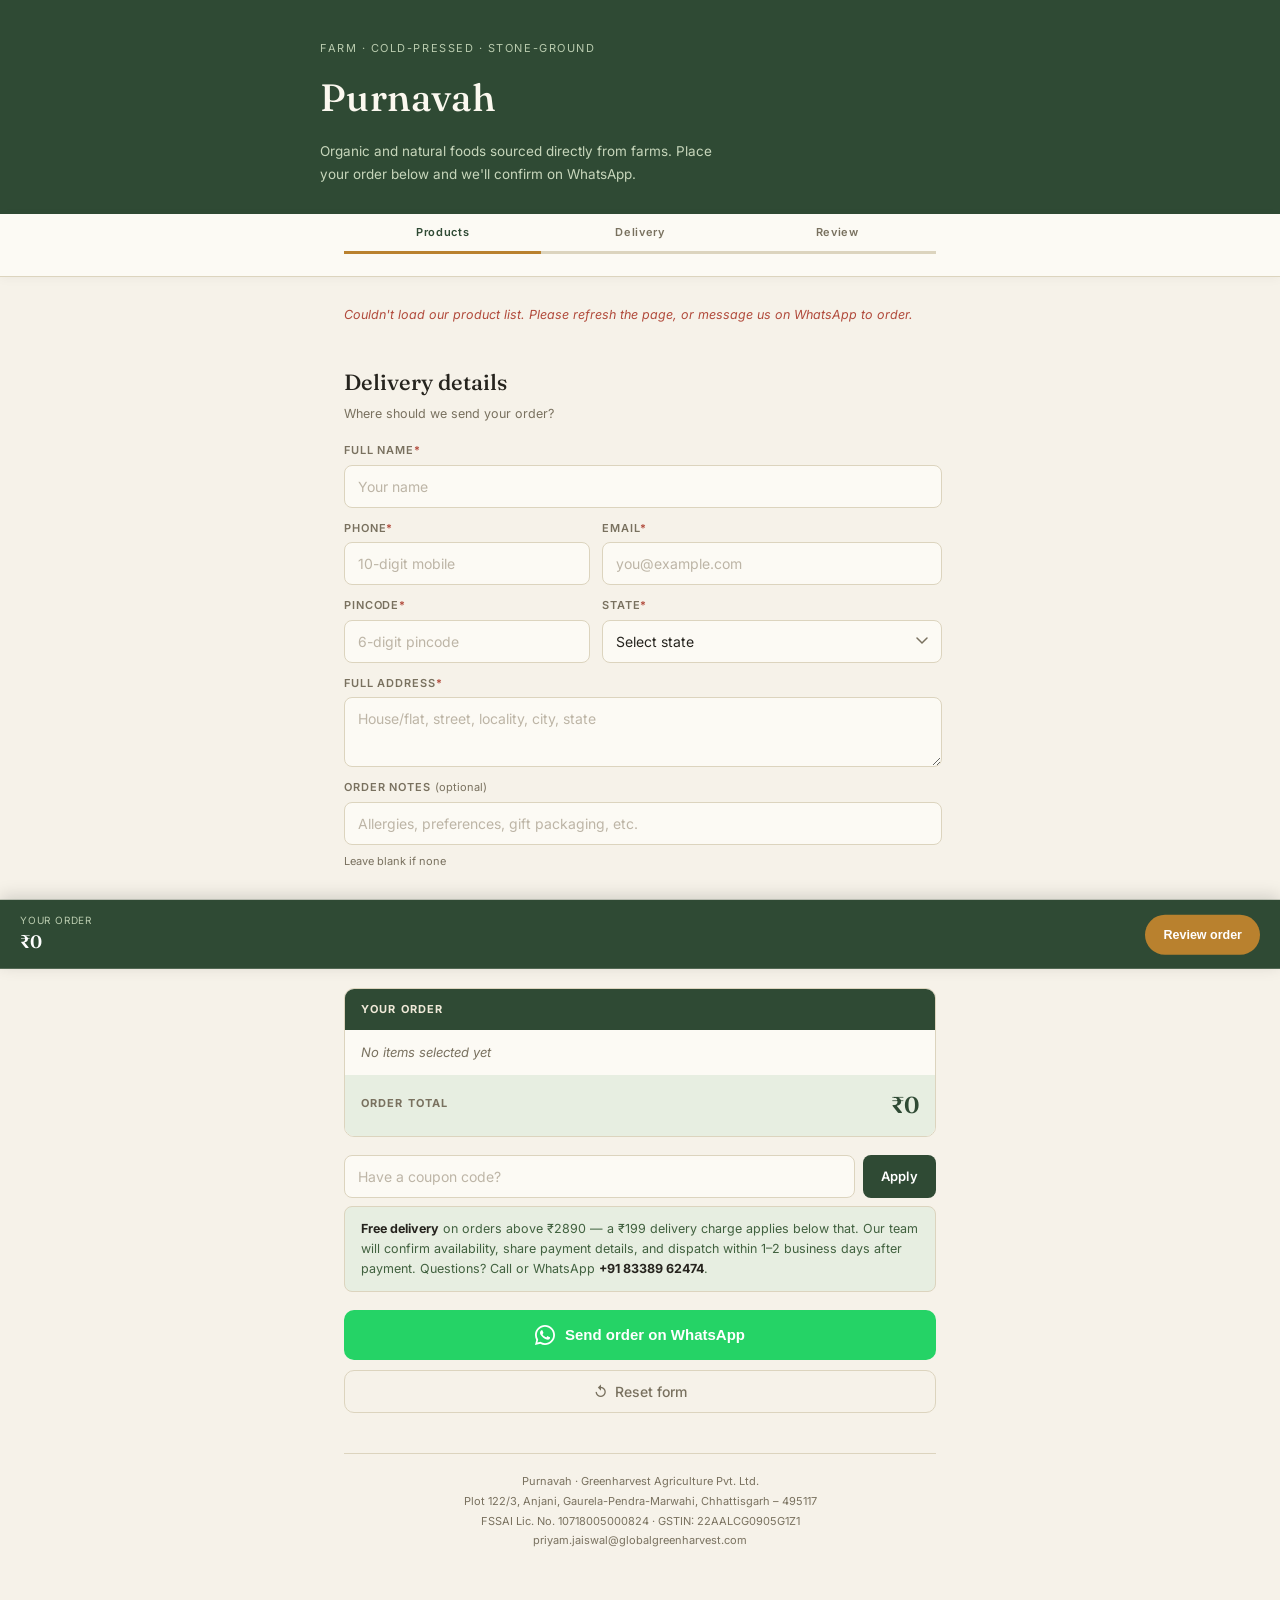
==== commit 3f4bac4d: "new theme added" ====
--- a/index.html
+++ b/index.html
@@ -1,961 +1,1083 @@
-<!DOCTYPE html>
-<html lang="en">
-<head>
-<meta charset="UTF-8">
-<meta name="viewport" content="width=device-width, initial-scale=1.0">
-<title>Purnavah — Order</title>
-<link href="https://fonts.googleapis.com/css2?family=EB+Garamond:ital,wght@0,400;0,500;0,600;1,400;1,500&family=Hanken+Grotesk:wght@300;400;500;600&display=swap" rel="stylesheet">
-<style>
-*,*::before,*::after{box-sizing:border-box;margin:0;padding:0}
-:root{
-  --ink:#1C1B17;
-  --moss:#3A5428;
-  --moss-mid:#527A3B;
-  --moss-lt:#EDF2E8;
-  --earth:#7C5C3A;
-  --cream:#F5F0E8;
-  --parchment:#EDE6D6;
-  --rule:#C8BFA8;
-  --stone:#7A6F61;
-  --white:#FDFCF9;
-  --red:#B91C1C;
-  --wa:#25D366;
-}
-html{scroll-behavior:smooth}
-body{background:var(--cream);font-family:'Hanken Grotesk',sans-serif;color:var(--ink);font-size:15px;line-height:1.6;-webkit-font-smoothing:antialiased}
-
-/* ── HEADER ── */
-.header{background:var(--ink);color:var(--cream);padding:0;position:relative;overflow:hidden}
-.header-inner{max-width:680px;margin:0 auto;padding:44px 28px 36px;position:relative;z-index:1}
-.header-rule{width:32px;height:2px;background:var(--earth);margin-bottom:18px}
-.brand{font-family:'EB Garamond',serif;font-size:46px;font-weight:500;letter-spacing:.18em;text-transform:uppercase;line-height:1;color:var(--cream)}
-.brand-sub{font-size:10.5px;letter-spacing:.35em;text-transform:uppercase;color:var(--rule);margin-top:10px;font-weight:400}
-.header-desc{margin-top:22px;font-size:13.5px;color:#A89E8E;line-height:1.7;max-width:380px}
-.header-badge{display:inline-flex;align-items:center;gap:7px;margin-top:20px;background:rgba(255,255,255,.06);border:1px solid rgba(255,255,255,.12);border-radius:20px;padding:6px 14px;font-size:11px;letter-spacing:.12em;text-transform:uppercase;color:#A89E8E}
-.header-badge::before{content:'';width:6px;height:6px;border-radius:50%;background:var(--wa);flex-shrink:0}
-
-/* ── BODY ── */
-.body{max-width:680px;margin:0 auto;padding:36px 28px 60px}
-
-/* ── SECTION ── */
-.section{margin-bottom:36px}
-.section-head{display:flex;align-items:center;gap:12px;margin-bottom:18px;padding-bottom:10px;border-bottom:1px solid var(--rule)}
-.section-num{font-family:'EB Garamond',serif;font-size:13px;font-weight:500;color:var(--earth);min-width:20px}
-.section-title{font-family:'EB Garamond',serif;font-size:20px;font-weight:500;color:var(--ink);letter-spacing:.01em}
-
-/* ── PRODUCT CARDS ── */
-.category-label{font-size:10px;font-weight:600;letter-spacing:.22em;text-transform:uppercase;color:var(--stone);margin:20px 0 10px}
-.category-label:first-of-type{margin-top:0}
-.catalog-status{font-size:12.5px;color:var(--stone);font-style:italic;margin-bottom:14px}
-.catalog-status-error{color:var(--red)}
-.product-grid{display:grid;grid-template-columns:repeat(auto-fill,minmax(140px,1fr));gap:8px}
-.product-row{display:flex;flex-direction:column;background:var(--white);border:1px solid var(--parchment);border-radius:8px;padding:12px;gap:10px;transition:border-color .15s,background .15s}
-.product-row:hover{border-color:var(--rule);background:#FEFDFB}
-.product-row.has-qty{border-color:var(--moss);background:var(--moss-lt)}
-.product-row.oos{opacity:.6}
-.product-row.oos:hover{border-color:var(--parchment);background:var(--white)}
-.oos-tag{font-size:11.5px;font-weight:600;color:var(--red)}
-.qty-ctrl input:disabled,.qty-ctrl button:disabled{cursor:not-allowed;color:var(--stone)}
-.same-day-row{margin:14px 0}
-.same-day-label{display:flex;align-items:center;gap:8px;font-size:13.5px;color:var(--ink);cursor:pointer}
-.same-day-label input{width:16px;height:16px;cursor:pointer}
-.product-contents{margin-top:2px}
-.contents-details summary{font-size:11px;color:var(--moss-mid);cursor:pointer;list-style:none}
-.contents-details summary::-webkit-details-marker{display:none}
-.contents-body{font-size:11px;color:var(--stone);margin-top:3px;line-height:1.5}
-.product-info{flex:1}
-.product-name{font-size:13.5px;font-weight:500;color:var(--ink);line-height:1.35;overflow-wrap:break-word}
-.product-meta{font-size:11px;color:var(--stone);margin-top:3px}
-.pack-select{margin-top:5px;width:auto;max-width:100%;font-size:11.5px;font-weight:500;color:var(--ink);padding:5px 24px 5px 8px;border:1.5px solid var(--parchment);border-radius:5px;background-color:#fff;font-family:'Hanken Grotesk',sans-serif;appearance:none;background-image:url("data:image/svg+xml,%3Csvg xmlns='http://www.w3.org/2000/svg' width='10' height='7' viewBox='0 0 12 8'%3E%3Cpath d='M1 1l5 5 5-5' stroke='%237A6F61' stroke-width='1.5' fill='none' stroke-linecap='round'/%3E%3C/svg%3E");background-repeat:no-repeat;background-position:right 8px center;cursor:pointer;transition:border-color .15s}
-.pack-select:focus{outline:none;border-color:var(--moss)}
-.pack-select:hover{border-color:var(--rule)}
-.product-price{font-family:'EB Garamond',serif;font-size:16px;font-weight:500;color:var(--moss);white-space:nowrap}
-.qty-ctrl{display:flex;align-items:center;gap:0;border:1.5px solid var(--rule);border-radius:5px;overflow:hidden;background:#fff;width:100%}
-.qty-ctrl button{width:28px;height:28px;flex-shrink:0;border:none;background:transparent;font-size:16px;font-weight:600;color:var(--moss);cursor:pointer;display:flex;align-items:center;justify-content:center;transition:background .12s}
-.qty-ctrl button:hover{background:var(--moss-lt)}
-.qty-ctrl input{flex:1;min-width:0;height:28px;border:none;border-left:1px solid var(--rule);border-right:1px solid var(--rule);text-align:center;font-size:13px;font-weight:600;color:var(--ink);background:transparent;-moz-appearance:textfield;font-family:'Hanken Grotesk',sans-serif}
-.qty-ctrl input::-webkit-outer-spin-button,.qty-ctrl input::-webkit-inner-spin-button{-webkit-appearance:none}
-.qty-ctrl input:focus{outline:none;background:var(--moss-lt)}
-.max-note{font-size:10.5px;color:var(--stone);min-height:13px}
-.max-note-blocked{color:var(--red);font-weight:600}
-
-/* ── CUSTOMER DETAILS ── */
-.field-grid{display:grid;grid-template-columns:1fr 1fr;gap:12px}
-.field{display:flex;flex-direction:column;gap:5px}
-.field.full{grid-column:1/-1}
-.field label{font-size:11px;font-weight:600;letter-spacing:.14em;text-transform:uppercase;color:var(--stone)}
-.field input,.field textarea,.field select{width:100%;padding:10px 13px;border:1.5px solid var(--parchment);border-radius:6px;font-family:'Hanken Grotesk',sans-serif;font-size:14px;color:var(--ink);background:var(--white);transition:border-color .15s;outline:none}
-.field input:focus,.field textarea:focus,.field select:focus{border-color:var(--moss)}
-.field input::placeholder,.field textarea::placeholder{color:#BDB5A6}
-.field textarea{resize:vertical;min-height:72px}
-.field select{appearance:none;background-image:url("data:image/svg+xml,%3Csvg xmlns='http://www.w3.org/2000/svg' width='12' height='8' viewBox='0 0 12 8'%3E%3Cpath d='M1 1l5 5 5-5' stroke='%237A6F61' stroke-width='1.5' fill='none' stroke-linecap='round'/%3E%3C/svg%3E");background-repeat:no-repeat;background-position:right 13px center;padding-right:34px}
-.field-hint{font-size:11px;color:var(--stone);margin-top:3px}
-.required-star{color:var(--red);margin-left:2px}
-
-/* ── ORDER SUMMARY ── */
-.summary-box{background:var(--white);border:1px solid var(--rule);border-radius:8px;overflow:hidden;margin-bottom:20px}
-.summary-header{background:var(--ink);color:var(--cream);padding:12px 18px;font-size:11px;font-weight:600;letter-spacing:.18em;text-transform:uppercase}
-.summary-items{padding:14px 18px;min-height:48px}
-.summary-empty{font-size:13px;color:var(--stone);font-style:italic}
-.summary-item{display:flex;justify-content:space-between;align-items:center;padding:5px 0;font-size:13.5px;border-bottom:1px solid var(--parchment)}
-.summary-item:last-child{border-bottom:none}
-.summary-item-name{color:var(--ink)}
-.summary-item-val{font-weight:600;color:var(--moss);white-space:nowrap;margin-left:12px}
-.summary-footer{background:var(--parchment);padding:12px 18px;display:flex;justify-content:space-between;align-items:center}
-.summary-total-label{font-size:11px;font-weight:600;letter-spacing:.14em;text-transform:uppercase;color:var(--stone)}
-.summary-total-val{font-family:'EB Garamond',serif;font-size:24px;font-weight:600;color:var(--moss)}
-.summary-weight-note{font-size:11px;color:var(--stone);margin-top:3px}
-
-/* ── SUMMARY SECTIONS (items / GST / grand total / discounts) ── */
-.summary-subtotal-row{display:flex;justify-content:space-between;padding:8px 18px;font-size:13px;color:var(--stone);border-top:1px dashed var(--parchment)}
-.summary-grandtotal-row{display:flex;justify-content:space-between;align-items:center;padding:10px 18px;font-size:14.5px;font-weight:700;color:var(--ink);background:var(--moss-lt);border-top:1px solid var(--rule);border-bottom:1px solid var(--rule)}
-.summary-discounts{padding:8px 18px;border-bottom:1px solid var(--parchment)}
-.summary-discount-row{display:flex;justify-content:space-between;font-size:13px;font-weight:700;color:var(--moss)}
-
-/* ── COUPON ── */
-.coupon-row{display:flex;gap:8px;margin-bottom:8px}
-.coupon-row input{flex:1;padding:10px 13px;border:1.5px solid var(--parchment);border-radius:6px;font-family:'Hanken Grotesk',sans-serif;font-size:14px;text-transform:uppercase;color:var(--ink);background:var(--white);outline:none;transition:border-color .15s}
-.coupon-row input:focus{border-color:var(--moss)}
-.coupon-row input::placeholder{color:#BDB5A6;text-transform:none}
-.coupon-row button{padding:10px 18px;background:var(--ink);color:var(--cream);border:none;border-radius:6px;font-family:'Hanken Grotesk',sans-serif;font-size:13px;font-weight:600;letter-spacing:.02em;cursor:pointer;transition:background .15s}
-.coupon-row button:hover{background:var(--moss)}
-.coupon-msg{display:none;font-size:12.5px;margin-bottom:16px}
-.coupon-msg.ok{display:block;color:var(--moss)}
-.coupon-msg.err{display:block;color:var(--red)}
-.coupon-msg a{color:inherit;text-decoration:underline;cursor:pointer;margin-left:6px}
-
-/* ── SHIPPING NOTE ── */
-.ship-note{background:var(--parchment);border:1px solid var(--rule);border-radius:6px;padding:12px 16px;font-size:12.5px;color:var(--stone);line-height:1.6;margin-bottom:20px}
-.ship-note strong{color:var(--ink)}
-
-/* ── WHATSAPP BUTTON ── */
-.wa-btn{display:flex;align-items:center;justify-content:center;gap:12px;width:100%;padding:16px 24px;background:var(--wa);color:#fff;border:none;border-radius:8px;font-family:'Hanken Grotesk',sans-serif;font-size:15px;font-weight:600;cursor:pointer;letter-spacing:.02em;transition:background .15s,transform .1s;box-shadow:0 4px 14px rgba(37,211,102,.3)}
-.wa-btn:hover{background:#1ebe5d;transform:translateY(-1px);box-shadow:0 6px 18px rgba(37,211,102,.4)}
-.wa-btn:active{transform:translateY(0)}
-.wa-btn svg{width:22px;height:22px;flex-shrink:0}
-.wa-btn:disabled{background:#A8C9B0;cursor:not-allowed;transform:none;box-shadow:none}
-.error-msg{display:none;color:var(--red);font-size:12.5px;margin-top:10px;text-align:center}
-
-/* ── FOOTER ── */
-.footer{text-align:center;font-size:11px;color:var(--stone);margin-top:32px;line-height:1.8;padding-top:20px;border-top:1px solid var(--rule)}
-
-
-.product-price-block{display:flex;align-items:flex-end;justify-content:space-between;gap:8px}
-.mrp-label{font-size:9px;letter-spacing:.1em;text-transform:uppercase;color:var(--stone);font-family:'Hanken Grotesk',sans-serif;display:block;margin-bottom:1px}
-.product-subtotal{font-family:'EB Garamond',serif;font-size:12.5px;font-weight:600;color:var(--moss);white-space:nowrap}
-
-.reset-btn{display:flex;align-items:center;justify-content:center;gap:8px;width:100%;padding:12px 24px;background:transparent;color:var(--stone);border:1.5px solid var(--rule);border-radius:8px;font-family:'Hanken Grotesk',sans-serif;font-size:14px;font-weight:500;cursor:pointer;margin-top:10px;transition:border-color .15s,color .15s}
-.reset-btn:hover{border-color:var(--red);color:var(--red)}
-
-@media(max-width:500px){
-  .brand{font-size:36px}
-  .field-grid{grid-template-columns:1fr}
-  .field.full{grid-column:1}
-}
-</style>
-</head>
-<body>
-
-<div class="header">
-  <div class="header-inner">
-    <div class="header-rule"></div>
-    <div class="brand">Purnavah</div>
-    <div class="brand-sub">Farm · Cold-pressed · Stone-ground</div>
-    <div class="header-desc">Organic and natural foods sourced directly from farms. Place your order below and we'll confirm on WhatsApp.</div>
-    
-  </div>
-</div>
-
-<div class="body">
-
-  <!-- ── SECTION 1: PRODUCTS ── -->
-  <div class="section">
-    <div class="section-head">
-      <div class="section-num">01</div>
-      <div class="section-title">Choose your products</div>
-    </div>
-
-    <div class="catalog-status" id="catalogStatus">Loading products…</div>
-    <div id="categoriesContainer"></div>
-  </div>
-
-  <!-- ── SECTION 2: DELIVERY ── -->
-  <div class="section">
-    <div class="section-head">
-      <div class="section-num">02</div>
-      <div class="section-title">Delivery details</div>
-    </div>
-    <div class="field-grid">
-      <div class="field full">
-        <label>Full name<span class="required-star">*</span></label>
-        <input type="text" id="fname" placeholder="Your name" autocomplete="name">
-      </div>
-      <div class="field">
-        <label>Phone<span class="required-star">*</span></label>
-        <input type="tel" id="fphone" placeholder="10-digit mobile" autocomplete="tel" maxlength="10">
-      </div>
-      <div class="field">
-        <label>Email<span class="required-star">*</span></label>
-        <input type="email" id="femail" placeholder="you@example.com" autocomplete="email">
-      </div>
-      <div class="field">
-        <label>Pincode<span class="required-star">*</span></label>
-        <input type="text" id="fpincode" placeholder="6-digit pincode" maxlength="6" oninput="this.value=this.value.replace(/\D/g,'')">
-      </div>
-      <div class="field">
-        <label>State<span class="required-star">*</span></label>
-        <select id="fstate">
-          <option value="">Select state</option>
-          <option>Andaman and Nicobar Islands</option>
-          <option>Andhra Pradesh</option>
-          <option>Arunachal Pradesh</option>
-          <option>Assam</option>
-          <option>Bihar</option>
-          <option>Chandigarh</option>
-          <option>Chhattisgarh</option>
-          <option>Dadra and Nagar Haveli and Daman and Diu</option>
-          <option>Delhi</option>
-          <option>Goa</option>
-          <option>Gujarat</option>
-          <option>Haryana</option>
-          <option>Himachal Pradesh</option>
-          <option>Jammu and Kashmir</option>
-          <option>Jharkhand</option>
-          <option>Karnataka</option>
-          <option>Kerala</option>
-          <option>Ladakh</option>
-          <option>Lakshadweep</option>
-          <option>Madhya Pradesh</option>
-          <option>Maharashtra</option>
-          <option>Manipur</option>
-          <option>Meghalaya</option>
-          <option>Mizoram</option>
-          <option>Nagaland</option>
-          <option>Odisha</option>
-          <option>Puducherry</option>
-          <option>Punjab</option>
-          <option>Rajasthan</option>
-          <option>Sikkim</option>
-          <option>Tamil Nadu</option>
-          <option>Telangana</option>
-          <option>Tripura</option>
-          <option>Uttar Pradesh</option>
-          <option>Uttarakhand</option>
-          <option>West Bengal</option>
-        </select>
-      </div>
-      <div class="field full">
-        <label>Full address<span class="required-star">*</span></label>
-        <textarea id="faddress" placeholder="House/flat, street, locality, city, state"></textarea>
-      </div>
-      <div class="field full">
-        <label>Order notes <span style="font-weight:400;text-transform:none;letter-spacing:0">(optional)</span></label>
-        <input type="text" id="fnotes" placeholder="Allergies, preferences, gift packaging, etc.">
-        <div class="field-hint">Leave blank if none</div>
-      </div>
-    </div>
-  </div>
-
-  <!-- ── SECTION 3: REVIEW & SEND ── -->
-  <div class="section">
-    <div class="section-head">
-      <div class="section-num">03</div>
-      <div class="section-title">Review & send order</div>
-    </div>
-
-    <div class="summary-box">
-      <div class="summary-header">Your order</div>
-      <div class="summary-items" id="summaryItems">
-        <div class="summary-empty">No items selected yet</div>
-      </div>
-      <div class="summary-footer">
-        <div>
-          <div class="summary-total-label">Order total</div>
-          <div class="summary-weight-note" id="summaryWeight"></div>
-        </div>
-        <div class="summary-total-val" id="summaryTotal">₹0</div>
-      </div>
-    </div>
-
-    <div class="coupon-row">
-      <input type="text" id="couponInput" placeholder="Have a coupon code?" maxlength="20">
-      <button type="button" id="couponBtn" onclick="applyCoupon()">Apply</button>
-    </div>
-    <div class="coupon-msg" id="couponMsg"></div>
-
-    <div class="same-day-row" id="sameDayRow" style="display:none">
-      <label class="same-day-label">
-        <input type="checkbox" id="sameDayDelivery" onchange="updateSummary()">
-        Same-day delivery (+₹199)
-      </label>
-    </div>
-
-    <div class="ship-note">
-      <strong>Free delivery</strong> on orders above ₹2890 — a ₹199 delivery charge applies below that. Our team will confirm availability, share payment details, and dispatch within 1–2 business days after payment. Questions? Call or WhatsApp <strong>+91 83389 62474</strong>.
-    </div>
-
-    <button class="wa-btn" id="waBtn" onclick="sendWhatsApp()">
-      <svg viewBox="0 0 24 24" fill="currentColor" xmlns="http://www.w3.org/2000/svg">
-        <path d="M17.472 14.382c-.297-.149-1.758-.867-2.03-.967-.273-.099-.471-.148-.67.15-.197.297-.767.966-.94 1.164-.173.199-.347.223-.644.075-.297-.15-1.255-.463-2.39-1.475-.883-.788-1.48-1.761-1.653-2.059-.173-.297-.018-.458.13-.606.134-.133.298-.347.446-.52.149-.174.198-.298.298-.497.099-.198.05-.371-.025-.52-.075-.149-.669-1.612-.916-2.207-.242-.579-.487-.5-.669-.51-.173-.008-.371-.01-.57-.01-.198 0-.52.074-.792.372-.272.297-1.04 1.016-1.04 2.479 0 1.462 1.065 2.875 1.213 3.074.149.198 2.096 3.2 5.077 4.487.709.306 1.262.489 1.694.625.712.227 1.36.195 1.871.118.571-.085 1.758-.719 2.006-1.413.248-.694.248-1.289.173-1.413-.074-.124-.272-.198-.57-.347z"/>
-        <path d="M12 0C5.373 0 0 5.373 0 12c0 2.125.558 4.122 1.533 5.856L0 24l6.334-1.507A11.945 11.945 0 0012 24c6.627 0 12-5.373 12-12S18.627 0 12 0zm0 21.818a9.79 9.79 0 01-5.002-1.37l-.36-.214-3.757.894.952-3.656-.235-.376A9.786 9.786 0 012.182 12C2.182 6.57 6.57 2.182 12 2.182S21.818 6.57 21.818 12 17.43 21.818 12 21.818z"/>
-      </svg>
-      Send order on WhatsApp
-    </button>
-    <div class="error-msg" id="errorMsg"></div>
-    <button class="reset-btn" onclick="resetForm()">
-      ↺ &nbsp;Reset form
-    </button>
-  </div>
-
-  <div class="footer">
-    Purnavah · Greenharvest Agriculture Pvt. Ltd.<br>
-    Plot 122/3, Anjani, Gaurela-Pendra-Marwahi, Chhattisgarh – 495117<br>
-    FSSAI Lic. No. 10718005000824 · GSTIN: 22AALCG0905G1Z1<br>
-    priyam.jaiswal@globalgreenharvest.com
-  </div>
-
-</div>
-
-<script>
-const WA_NUMBER = "918338962474"; // +91 83389 62474
-
-// Delivery charge policy — free above the threshold, flat fee below it.
-// Checked against the raw item subtotal (before any coupon discount), so a
-// coupon can't accidentally push an order below the free-delivery line.
-const FREE_DELIVERY_THRESHOLD = 2890;
-const DELIVERY_CHARGE = 199;
-
-function computeDeliveryCharge(subtotal) {
-  return subtotal > 0 && subtotal < FREE_DELIVERY_THRESHOLD ? DELIVERY_CHARGE : 0;
-}
-
-// Same-day delivery add-on — built and wired end-to-end (summary, WhatsApp
-// message, order payload, orders_code.gs logging), but kept off customers'
-// screens for now via this flag. To launch it: flip this to true — the
-// checkbox (#sameDayRow, currently display:none in the markup) will start
-// showing itself, no other change needed.
-const SHOW_SAME_DAY_DELIVERY = false;
-const SAME_DAY_DELIVERY_CHARGE = 199;
-if (SHOW_SAME_DAY_DELIVERY) document.getElementById('sameDayRow').style.display = 'block';
-
-function isSameDayDeliverySelected() {
-  const el = document.getElementById('sameDayDelivery');
-  return !!(el && el.checked);
-}
-
-// Live catalog — pulled from the Catalog Google Sheet on load (Active = Y
-// and Stock > 0 rows only; filtering happens server-side in the Apps Script).
-const CATALOG_API_URL = "https://script.google.com/macros/s/AKfycbyMsQNtV7yy9j1668PgRiz2bTaKmwYqpupy3BmZ1nz8Pbiq_vnjALDl71Z4e8if7WW5CQ/exec";
-
-let PRODUCTS = []; // [{id, grid, category, displayName, packSize, unit, mrp, gstPct, waKey, inStock}, ...] — one entry per catalog row (one per pack size)
-let PRODUCT_GROUPS = []; // [{groupId, grid, displayName, variants: [product, ...]}, ...] — variants sharing a Display Name are merged into one tile
-const selectedVariant = {}; // groupId -> currently-selected variant's product id (drives which variant the tile's price/qty controls act on)
-const qty = {};
-let appliedCoupon = null; // { code, value } — value is the discount %, validated server-side against the Coupons sheet
-
-// Sheet's Category column holds short internal codes — map to the
-// customer-facing section headings shown on the form. Anything not listed
-// here falls back to the raw Category text as-is.
-const CATEGORY_LABELS = {
-  "Oils - Organic": "Cold-Pressed Oils — Organic",
-  "Oils - Regular": "Cold-Pressed Oils — Regular",
-  "Ghee": "Ghee",
-  "Flour": "Flour",
-  "Dal": "Dal & Pulses — Organic",
-  "Rice": "Rice — Organic",
-  "Spices - Whole": "Spices — Whole",
-  "Spices - Ground": "Spices — Ground"
-};
-
-function slugify(str) {
-  return String(str || '').toLowerCase().replace(/[^a-z0-9]+/g, '-').replace(/^-+|-+$/g, '') || 'item';
-}
-
-function toProduct(p) {
-  return {
-    id: slugify(p.productName),
-    grid: 'pg-' + slugify(p.category),
-    category: p.category,
-    displayName: p.displayName,
-    packSize: p.packSize,
-    unit: p.unit,
-    mrp: Number(p.mrp) || 0,
-    gstPct: Number(p.gstPct) || 0,
-    waKey: p.waKey,
-    inStock: p.inStock !== false,
-    contents: p.contents || '',
-    // weightKg/maxOrderKg drive the per-product order cap below — the
-    // Catalog script already applies the same Weight (kg)-or-parsed-from-
-    // Pack-Size fallback server-side, so estimateWeightKg() here is only a
-    // safety net if an older deployment omits the field.
-    weightKg: Number(p.weightKg) || estimateWeightKg(p.packSize),
-    maxOrderKg: Number(p.maxOrderKg) || 0 // 0 = no limit
-  };
-}
-
-function buildCategorySections() {
-  const container = document.getElementById('categoriesContainer');
-  container.innerHTML = '';
-  const seen = new Set();
-  PRODUCTS.forEach(p => {
-    if (seen.has(p.grid)) return;
-    seen.add(p.grid);
-    const label = document.createElement('div');
-    label.className = 'category-label';
-    label.textContent = CATEGORY_LABELS[p.category] || p.category;
-    container.appendChild(label);
-    const gridEl = document.createElement('div');
-    gridEl.className = 'product-grid';
-    gridEl.id = p.grid;
-    container.appendChild(gridEl);
-  });
-}
-
-// Products sharing the same Display Name (typically the same item in
-// different pack sizes) are folded into a single tile with a pack-size
-// dropdown, instead of one tile per catalog row.
-function groupProductVariants() {
-  const groups = new Map();
-  PRODUCTS.forEach(p => {
-    // Collapse repeated whitespace before matching — the Catalog sheet has
-    // occasional double-space typos between pack-size rows of the same
-    // product (e.g. "Red Rajma  - Organic" vs "Red Rajma - Organic") that
-    // would otherwise split one product into two tiles.
-    const key = p.grid + '::' + p.displayName.trim().replace(/\s+/g, ' ');
-    if (!groups.has(key)) {
-      groups.set(key, { groupId: slugify(key), grid: p.grid, displayName: p.displayName, variants: [] });
-    }
-    groups.get(key).variants.push(p);
-  });
-  // Max order cap is a per-product (not per-pack-size) setting — admins are
-  // expected to enter the same "Max Order Qty (kg)" value on every variant
-  // row of a product, but take the max across variants so one blank row
-  // doesn't accidentally disable a cap set on a sibling row.
-  groups.forEach(g => { g.maxOrderKg = Math.max(0, ...g.variants.map(v => v.maxOrderKg || 0)); });
-  return Array.from(groups.values());
-}
-
-function getGroupById(gid) {
-  return PRODUCT_GROUPS.find(g => g.groupId === gid);
-}
-
-// Total kg of a product already in the cart, summed across every pack-size
-// variant of its group — a customer mixing pack sizes of the same product
-// (e.g. one 1kg pack + two 500g packs) still counts against one shared cap.
-function groupWeightUsed(group) {
-  return group.variants.reduce((sum, v) => sum + (qty[v.id] || 0) * (v.weightKg || 0), 0);
-}
-
-// Briefly flags the tile's order-limit note red, then reverts it back to
-// the normal "Max Xkg per order" text via updateVariantDisplay.
-function flashLimitNote(gid) {
-  const el = document.getElementById('maxnote-' + gid);
-  if (!el) return;
-  el.textContent = 'Order limit reached';
-  el.classList.add('max-note-blocked');
-  clearTimeout(el._limitTimer);
-  el._limitTimer = setTimeout(() => updateVariantDisplay(gid), 1500);
-}
-
-// Default pack size, when a product comes in more than one: "1 kg" if the
-// group has one, else whatever variant happens to be listed first in the
-// Catalog sheet (products only sold in g/ml/bundles have no "1kg" option to
-// prefer). Whitespace-insensitive since the sheet has inconsistent spacing
-// ("1kg" vs "1 kg").
-function normalizePackSize(s) {
-  return String(s || '').toLowerCase().replace(/\s+/g, '');
-}
-function pickDefaultVariant(variants) {
-  // Prefer an in-stock variant so the tile doesn't default to a pack size
-  // nobody can actually buy while a different pack size of the same
-  // product is available — only fall back to an out-of-stock one (still
-  // preferring "1 kg" among those) when every variant in the group is OOS,
-  // so the tile still renders instead of having nothing to select.
-  const inStock = variants.filter(v => v.inStock);
-  const pool = inStock.length ? inStock : variants;
-  return pool.find(v => normalizePackSize(v.packSize) === '1kg') || pool[0];
-}
-
-// Build product rows — one per Display Name group, with a pack-size
-// selector when a group has more than one variant.
-function renderProductGrid() {
-  buildCategorySections();
-  PRODUCTS.forEach(p => { qty[p.id] = 0; });
-  PRODUCT_GROUPS = groupProductVariants();
-
-  PRODUCT_GROUPS.forEach(group => {
-    const gid = group.groupId;
-    selectedVariant[gid] = pickDefaultVariant(group.variants).id;
-    const container = document.getElementById(group.grid);
-    const row = document.createElement('div');
-    row.className = 'product-row';
-    row.id = 'row-' + gid;
-
-    const packControl = group.variants.length > 1
-      ? `<select class="pack-select" id="pack-${gid}" onchange="selectVariant('${gid}', this.value)" aria-label="Pack size for ${group.displayName}">
-          ${group.variants.map(v => `<option value="${v.id}" ${v.inStock ? '' : 'disabled'}>${v.packSize || v.unit}${v.inStock ? '' : ' (Out of stock)'}</option>`).join('')}
-        </select>`
-      : `<div class="product-meta">${group.variants[0].packSize || group.variants[0].unit}</div>`;
-
-    row.innerHTML = `
-      <div class="product-info">
-        <div class="product-name">${group.displayName}</div>
-        ${packControl}
-        <div class="product-contents" id="contents-${gid}"></div>
-      </div>
-      <div class="product-price-block">
-        <div class="product-price"><span class="mrp-label">MRP</span><span id="price-${gid}"></span></div>
-        <div class="product-subtotal" id="sub-${gid}"></div>
-      </div>
-      <div class="qty-ctrl">
-        <button type="button" onclick="changeQty('${gid}',-1)" aria-label="Decrease">−</button>
-        <input type="number" id="qty-${gid}" value="0" min="0" max="99"
-          oninput="setQty('${gid}',this.value)" aria-label="Quantity for ${group.displayName}">
-        <button type="button" onclick="changeQty('${gid}',1)" aria-label="Increase">+</button>
-      </div>
-      <div class="max-note" id="maxnote-${gid}"></div>
-    `;
-    container.appendChild(row);
-    // The <option> list has no `selected` attribute, so the browser would
-    // otherwise always show its first entry regardless of selectedVariant.
-    const select = document.getElementById('pack-' + gid);
-    if (select) select.value = selectedVariant[gid];
-    updateVariantDisplay(gid);
-  });
-}
-
-async function loadCatalog() {
-  const statusEl = document.getElementById('catalogStatus');
-  try {
-    const res = await fetch(`${CATALOG_API_URL}?action=catalog`);
-    const data = await res.json();
-    if (data.status !== 'ok') throw new Error(data.message || 'Unexpected response');
-
-    PRODUCTS = data.data.map(toProduct);
-    if (PRODUCTS.length === 0) {
-      statusEl.textContent = 'No products available right now — please check back soon.';
-      return;
-    }
-    statusEl.style.display = 'none';
-    renderProductGrid();
-  } catch (err) {
-    console.warn('Failed to load catalog:', err);
-    statusEl.textContent = "Couldn't load our product list. Please refresh the page, or message us on WhatsApp to order.";
-    statusEl.classList.add('catalog-status-error');
-  }
-}
-
-loadCatalog();
-
-// Quantity is tracked per variant (so switching the pack-size dropdown never
-// loses a quantity already entered against a different pack size); the
-// group's tile controls always read/write whichever variant is currently
-// selected for that group.
-function changeQty(gid, delta) {
-  const variantId = selectedVariant[gid];
-  const prod = PRODUCTS.find(p => p.id === variantId);
-  if (prod && !prod.inStock) return; // buttons are disabled while OOS — belt and suspenders
-  if (delta > 0 && prod) {
-    const group = getGroupById(gid);
-    // Cap only enforceable when both a limit and a known unit weight exist
-    // — a product with no Weight (kg) and an unparseable Pack Size has no
-    // way to convert its packet count to kg, so the cap is skipped for it.
-    if (group && group.maxOrderKg > 0 && prod.weightKg > 0) {
-      const wouldBeWeight = groupWeightUsed(group) + delta * prod.weightKg;
-      if (wouldBeWeight > group.maxOrderKg + 1e-9) {
-        flashLimitNote(gid);
-        return;
-      }
-    }
-  }
-  qty[variantId] = Math.max(0, (qty[variantId] || 0) + delta);
-  updateVariantDisplay(gid);
-  updateSummary();
-}
-
-function setQty(gid, val) {
-  const variantId = selectedVariant[gid];
-  const prod = PRODUCTS.find(p => p.id === variantId);
-  if (prod && !prod.inStock) return; // input is disabled while OOS — belt and suspenders
-  let newQty = Math.max(0, parseInt(val) || 0);
-  const group = getGroupById(gid);
-  let blocked = false;
-  if (group && group.maxOrderKg > 0 && prod && prod.weightKg > 0) {
-    // How much of the cap the OTHER variants of this product are already
-    // using, so the max allowed for the variant being typed into accounts
-    // for pack sizes already in the cart.
-    const otherWeight = groupWeightUsed(group) - (qty[variantId] || 0) * prod.weightKg;
-    const maxUnits = Math.max(0, Math.floor((group.maxOrderKg - otherWeight + 1e-9) / prod.weightKg));
-    if (newQty > maxUnits) { newQty = maxUnits; blocked = true; }
-  }
-  qty[variantId] = newQty;
-  updateVariantDisplay(gid);
-  updateSummary();
-  // Flash after updateVariantDisplay, not before — that call resets the
-  // note to its normal text, which would otherwise stomp the flash in the
-  // same tick before the user ever sees it.
-  if (blocked) flashLimitNote(gid);
-}
-
-function selectVariant(gid, variantId) {
-  selectedVariant[gid] = variantId;
-  updateVariantDisplay(gid);
-}
-
-function updateVariantDisplay(gid) {
-  const variantId = selectedVariant[gid];
-  const prod = PRODUCTS.find(p => p.id === variantId);
-  if (!prod) return;
-
-  const row = document.getElementById('row-' + gid);
-  const qtyInput = document.getElementById('qty-' + gid);
-  const priceEl = document.getElementById('price-' + gid);
-  const subEl = document.getElementById('sub-' + gid);
-  const contentsEl = document.getElementById('contents-' + gid);
-  const maxNoteEl = document.getElementById('maxnote-' + gid);
-
-  // Persistent "Max Xkg per order" hint — shown regardless of stock status
-  // (still useful info while OOS) and regardless of which variant is
-  // selected, since the cap is per-product, not per-pack-size.
-  const group = getGroupById(gid);
-  if (maxNoteEl) {
-    maxNoteEl.classList.remove('max-note-blocked');
-    maxNoteEl.textContent = (group && group.maxOrderKg > 0) ? `Max ${group.maxOrderKg}kg per order` : '';
-  }
-
-  // What's-inside disclosure — mainly for sachet/multi-item bundles (e.g.
-  // "Ground Spice Bundle (4 sachets)"). Keyed to the selected variant, not
-  // the group, since different pack sizes of the same product can contain
-  // different things. Shown regardless of stock status — still useful
-  // information even for an out-of-stock pack size.
-  contentsEl.innerHTML = prod.contents
-    ? `<details class="contents-details"><summary>What's inside? ▾</summary><div class="contents-body">${prod.contents}</div></details>`
-    : '';
-
-  row.classList.toggle('oos', !prod.inStock);
-  qtyInput.disabled = !prod.inStock;
-  row.querySelectorAll('.qty-ctrl button').forEach(b => { b.disabled = !prod.inStock; });
-
-  if (!prod.inStock) {
-    // Selecting an OOS pack size (or it becoming OOS on a catalog refresh)
-    // can't carry a quantity forward — there's nothing to fulfil it with.
-    qty[variantId] = 0;
-    qtyInput.value = 0;
-    priceEl.innerHTML = '<span class="oos-tag">Out of stock</span>';
-    subEl.style.display = 'none';
-    subEl.textContent = '';
-    row.classList.remove('has-qty');
-    return;
-  }
-
-  priceEl.textContent = '₹' + prod.mrp.toLocaleString('en-IN');
-  qtyInput.value = qty[variantId] || 0;
-  const q = qty[variantId] || 0;
-  row.classList.toggle('has-qty', q > 0);
-  if (q > 0) {
-    subEl.textContent = '= ₹' + (q * prod.mrp).toLocaleString('en-IN');
-    subEl.style.display = 'block';
-  } else {
-    subEl.style.display = 'none';
-    subEl.textContent = '';
-  }
-}
-
-// Approximate weight from a product's Pack Size text ("500 g", "1 L", "2 kg",
-// "250 ml") — liquids (oils/ghee) are treated as ~1:1 with kg, same
-// approximation the Catalog Apps Script uses server-side. Lets the customer
-// gauge parcel weight without us tracking exact weights per SKU.
-function estimateWeightKg(packSize) {
-  const s = String(packSize || '').trim().toLowerCase();
-  const m = s.match(/([\d.]+)\s*(kg|g|l|ml)\b/);
-  if (!m) return 0;
-  const num = parseFloat(m[1]);
-  if (isNaN(num)) return 0;
-  switch (m[2]) {
-    case 'kg': return num;
-    case 'g':  return num / 1000;
-    case 'l':  return num;
-    case 'ml': return num / 1000;
-    default:   return 0;
-  }
-}
-
-function updateSummary() {
-  const items = PRODUCTS.filter(p => qty[p.id] > 0);
-  const container = document.getElementById('summaryItems');
-  const totalEl = document.getElementById('summaryTotal');
-  const weightEl = document.getElementById('summaryWeight');
-
-  if (items.length === 0) {
-    container.innerHTML = '<div class="summary-empty">No items selected yet</div>';
-    totalEl.textContent = '₹0';
-    weightEl.textContent = '';
-    return;
-  }
-
-  // Sectioned bill: Items (tax-inclusive MRP) -> GST (extracted, informational
-  // breakdown) -> Coupon deducted -> Delivery -> Final Payable. MRP already
-  // includes GST (India's legal MRP definition), so "GST" here is the portion
-  // of the subtotal that's tax, not an addition on top of it — there's no
-  // separate pre-discount "Grand Total" row since that would just repeat the
-  // subtotal figure.
-  let subtotal = 0;
-  let taxableTotal = 0;
-  let gstTotal = 0;
-  let totalWeight = 0;
-  let itemsHtml = '';
-  items.forEach(p => {
-    const q = qty[p.id];
-    const lineAmount = q * p.mrp; // tax-inclusive
-    const gstPct = p.gstPct || 0;
-    const lineTaxable = lineAmount * 100 / (100 + gstPct); // extract embedded GST
-    subtotal += lineAmount;
-    taxableTotal += lineTaxable;
-    gstTotal += lineAmount - lineTaxable;
-    totalWeight += q * estimateWeightKg(p.packSize);
-    itemsHtml += `<div class="summary-item">
-      <span class="summary-item-name">${p.displayName} <span style="color:var(--stone);font-size:12px">${p.packSize || p.unit} × ${q}</span></span>
-      <span class="summary-item-val">₹${lineAmount.toLocaleString('en-IN')}</span>
-    </div>`;
-  });
-  taxableTotal = Math.round(taxableTotal * 100) / 100;
-  gstTotal = Math.round(gstTotal * 100) / 100;
-
-  let html = itemsHtml;
-  html += `<div class="summary-subtotal-row"><span>Items subtotal (incl. GST)</span><span>₹${subtotal.toLocaleString('en-IN')}</span></div>`;
-  html += `<div class="summary-subtotal-row"><span>GST (included above)</span><span>₹${gstTotal.toLocaleString('en-IN')}</span></div>`;
-
-  let payable = subtotal;
-  if (appliedCoupon) {
-    // Discount applies to the tax-extracted (post-GST-removal) amount, then
-    // GST is recomputed proportionally on the discounted taxable value —
-    // since the coupon % is uniform across every line, scaling taxableTotal
-    // and gstTotal by the same factor is equivalent to doing this per line
-    // and summing (each line's own rate stays fixed).
-    const factor = 1 - appliedCoupon.value / 100;
-    const discTaxable = Math.round(taxableTotal * factor * 100) / 100;
-    const discGst = Math.round(gstTotal * factor * 100) / 100;
-    payable = discTaxable + discGst;
-    const discAmt = Math.round((subtotal - payable) * 100) / 100;
-    html += `<div class="summary-discounts">
-      <div class="summary-discount-row"><span>Coupon ${appliedCoupon.code} (−${appliedCoupon.value}%)</span><span>− ₹${discAmt.toLocaleString('en-IN')}</span></div>
-    </div>`;
-  }
-
-  const deliveryCharge = computeDeliveryCharge(subtotal);
-  payable += deliveryCharge;
-  html += `<div class="summary-subtotal-row">
-    <span>Delivery</span>
-    <span>${deliveryCharge > 0 ? '₹' + deliveryCharge.toLocaleString('en-IN') : 'Free'}</span>
-  </div>`;
-
-  if (isSameDayDeliverySelected()) {
-    payable += SAME_DAY_DELIVERY_CHARGE;
-    html += `<div class="summary-subtotal-row"><span>Same-day delivery</span><span>₹${SAME_DAY_DELIVERY_CHARGE}</span></div>`;
-  }
-
-  container.innerHTML = html;
-  totalEl.textContent = '₹' + payable.toLocaleString('en-IN');
-  weightEl.textContent = totalWeight > 0 ? `Est. weight ≈ ${Math.round(totalWeight * 10) / 10} kg (±2 kg)` : '';
-}
-
-async function applyCoupon() {
-  const input = document.getElementById('couponInput');
-  const msgEl = document.getElementById('couponMsg');
-  const code = input.value.trim().toUpperCase();
-
-  if (!code) { msgEl.textContent = 'Enter a coupon code first.'; msgEl.className = 'coupon-msg err'; return; }
-
-  msgEl.textContent = 'Checking…';
-  msgEl.className = 'coupon-msg ok';
-
-  try {
-    const res = await fetch(`${CATALOG_API_URL}?action=coupon&code=${encodeURIComponent(code)}`);
-    const data = await res.json();
-    if (data.status === 'ok' && data.valid) {
-      appliedCoupon = { code: data.code, value: Number(data.value) || 0 };
-      msgEl.innerHTML = `✓ "${data.code}" applied — ${appliedCoupon.value}% off <a onclick="removeCoupon()">Remove</a>`;
-      msgEl.className = 'coupon-msg ok';
-    } else {
-      appliedCoupon = null;
-      msgEl.textContent = data.message || 'Invalid coupon code';
-      msgEl.className = 'coupon-msg err';
-    }
-  } catch (err) {
-    appliedCoupon = null;
-    msgEl.textContent = "Couldn't verify the coupon — check your connection and try again.";
-    msgEl.className = 'coupon-msg err';
-  }
-  updateSummary();
-}
-
-function removeCoupon() {
-  appliedCoupon = null;
-  document.getElementById('couponInput').value = '';
-  const msgEl = document.getElementById('couponMsg');
-  msgEl.textContent = '';
-  msgEl.className = 'coupon-msg';
-  updateSummary();
-}
-
-// Business's own WhatsApp number, without the country-code prefix — a
-// customer accidentally typing this as their own phone used to cause both
-// the business tab and the "send me a copy" tab to open the same chat
-// (Issue 4). Only one tab opens now (to the business), but the check stays
-// as a data-quality guard so an order isn't logged with the business's own
-// number as the customer's contact.
-const BUSINESS_PHONE = "8338962474";
-
-function sendWhatsApp() {
-  const waBtn = document.getElementById('waBtn');
-  if (waBtn.disabled) return; // ignore rapid repeat clicks while a submission is in flight (Issue 5/G)
-
-  const name    = document.getElementById('fname').value.trim();
-  const phone   = document.getElementById('fphone').value.trim();
-  const email   = document.getElementById('femail').value.trim();
-  const pincode = document.getElementById('fpincode').value.trim();
-  const state   = document.getElementById('fstate').value.trim();
-  const address = document.getElementById('faddress').value.trim();
-  const notes   = document.getElementById('fnotes').value.trim();
-  const errEl   = document.getElementById('errorMsg');
-
-  errEl.style.display = 'none';
-
-  // Validate
-  const items = PRODUCTS.filter(p => qty[p.id] > 0);
-  if (items.length === 0)  { showError('Please select at least one product.'); return; }
-  if (!name)               { showError('Please enter your name.'); document.getElementById('fname').focus(); return; }
-  if (!/^\d{10}$/.test(phone)) { showError('Please enter a valid 10-digit phone number.'); document.getElementById('fphone').focus(); return; }
-  if (phone === BUSINESS_PHONE) { showError('That looks like our business number — please enter your own phone number.'); document.getElementById('fphone').focus(); return; }
-  if (!email)              { showError('Please enter your email address.'); document.getElementById('femail').focus(); return; }
-  if (!/^[^\s@]+@[^\s@]+\.[^\s@]+$/.test(email)) { showError('Please enter a valid email address.'); document.getElementById('femail').focus(); return; }
-  if (!/^\d{6}$/.test(pincode)) { showError('Please enter a valid 6-digit pincode.'); document.getElementById('fpincode').focus(); return; }
-  if (!state)              { showError('Please select your state.'); document.getElementById('fstate').focus(); return; }
-  if (!address)            { showError('Please enter your delivery address.'); document.getElementById('faddress').focus(); return; }
-
-  // Lock the button for the duration of this submission so a double-click
-  // (or an impatient re-tap while the WA tab is opening) can't fire twice.
-  const originalLabel = waBtn.innerHTML;
-  waBtn.disabled = true;
-
-  // Build message
-  let total = 0;
-  let orderLines = '';
-  items.forEach(p => {
-    const q = qty[p.id];
-    const sub = q * p.mrp;
-    total += sub;
-    orderLines += `• ${p.displayName} (${p.packSize || p.unit}) × ${q} = ₹${sub.toLocaleString('en-IN')}\n`;
-  });
-
-  let couponLine = '';
-  let payable = total;
-  if (appliedCoupon) {
-    const discAmt = Math.round(total * appliedCoupon.value) / 100;
-    payable = total - discAmt;
-    couponLine = `Coupon: ${appliedCoupon.code} (−${appliedCoupon.value}%) = −₹${discAmt.toLocaleString('en-IN')}\n`;
-  }
-
-  const deliveryCharge = computeDeliveryCharge(total);
-  payable += deliveryCharge;
-  const deliveryLine = `Delivery: ${deliveryCharge > 0 ? '₹' + deliveryCharge.toLocaleString('en-IN') : 'Free'}\n`;
-
-  const sameDayDelivery = isSameDayDeliverySelected();
-  const sameDayCharge = sameDayDelivery ? SAME_DAY_DELIVERY_CHARGE : 0;
-  payable += sameDayCharge;
-  const sameDayLine = sameDayDelivery ? `Same-day delivery: ₹${sameDayCharge.toLocaleString('en-IN')}\n` : '';
-
-  const msg = `🌿 *New Order — Purnavah*
-
-*ORDER DETAILS*
-${orderLines}
-${couponLine}${deliveryLine}${sameDayLine}*Order Total: ₹${payable.toLocaleString('en-IN')}*
-
-*DELIVERY DETAILS*
-Name: ${name}
-Phone: ${phone}${email ? `\nEmail: ${email}` : ''}
-Pincode: ${pincode}
-State: ${state}
-Address: ${address}${notes ? `\nNotes: ${notes}` : ''}`;
-
-  // ── GOOGLE SHEETS: silently log order ──────────────────
-  const SHEETS_WEBHOOK_URL = "https://script.google.com/macros/s/AKfycbxCdUCpYoqY3Mg-UuGWuJswnbXsCTVIqaB891_ncDiBDrJvvPniOWnOVzAManjuhkE6/exec";
-
-  // A fresh id per submission attempt — a genuine retry (e.g. after a
-  // network error) gets a new one, but the server can still collapse two
-  // deliveries of the *same* click (double-fetch, browser retry, etc.)
-  // within its short dedup window (Issue 5).
-  const clientOrderId = (window.crypto && crypto.randomUUID) ? crypto.randomUUID() : (Date.now() + '-' + Math.random().toString(16).slice(2));
-
-  const orderPayload = {
-    name:    name,
-    phone:   phone,
-    email:   email,
-    pincode: pincode,
-    state:   state,
-    address: address,
-    notes:   notes,
-    total:   total,
-    couponCode:  appliedCoupon ? appliedCoupon.code : '',
-    couponValue: appliedCoupon ? appliedCoupon.value : 0,
-    deliveryCharge: deliveryCharge,
-    sameDayDeliveryCharge: sameDayCharge,
-    clientOrderId: clientOrderId,
-    items:   {}
-  };
-
-  // Build items object: WA display key → quantity (waKey comes straight
-  // from the Catalog sheet, so it always matches what the admin backend expects)
-  items.forEach(p => {
-    orderPayload.items[p.waKey] = qty[p.id];
-  });
-
-  // Fire and forget — never blocks WhatsApp send even if Sheets fails
-  fetch(SHEETS_WEBHOOK_URL, {
-    method:  "POST",
-    headers: { "Content-Type": "text/plain;charset=utf-8" },
-    body:    JSON.stringify(orderPayload)
-  }).then(r => r.json())
-    .then(d => { if (d.status !== "ok") console.warn("Sheets log:", d); })
-    .catch(err => console.warn("Sheets webhook failed (non-blocking):", err));
-  // ── END GOOGLE SHEETS ───────────────────────────────────
-
-  // Send to Purnavah — the only WhatsApp tab opened (Issue 4; there used to
-  // be a second tab to the customer's own number, gated by a "send me a
-  // copy" checkbox that's been removed).
-  const url = `https://wa.me/${WA_NUMBER}?text=${encodeURIComponent(msg)}`;
-  window.open(url, '_blank');
-
-  // Re-enable after a short cooldown — long enough to absorb a double-tap,
-  // short enough that a genuine failed attempt isn't stuck unable to retry.
-  setTimeout(() => { waBtn.disabled = false; waBtn.innerHTML = originalLabel; }, 4000);
-}
-
-function resetForm() {
-  PRODUCTS.forEach(p => { qty[p.id] = 0; });
-  PRODUCT_GROUPS.forEach(group => {
-    const gid = group.groupId;
-    selectedVariant[gid] = pickDefaultVariant(group.variants).id;
-    const select = document.getElementById('pack-' + gid);
-    if (select) select.value = selectedVariant[gid];
-    updateVariantDisplay(gid);
-  });
-  ['fname','fphone','femail','fpincode','fstate','faddress','fnotes'].forEach(id => {
-    document.getElementById(id).value = '';
-  });
-  document.getElementById('sameDayDelivery').checked = false;
-  document.getElementById('errorMsg').style.display = 'none';
-  removeCoupon();
-  window.scrollTo({top: 0, behavior: 'smooth'});
-}
-
-function showError(msg) {
-  const el = document.getElementById('errorMsg');
-  el.textContent = msg;
-  el.style.display = 'block';
-  el.scrollIntoView({behavior:'smooth', block:'center'});
-}
-
-</script>
-</body>
-</html>+<!DOCTYPE html>
+<html lang="en">
+<head>
+<meta charset="UTF-8">
+<meta name="viewport" content="width=device-width, initial-scale=1.0">
+<title>Purnavah — Order</title>
+<link rel="preconnect" href="https://fonts.googleapis.com">
+<link href="https://fonts.googleapis.com/css2?family=Fraunces:opsz,wght@9..144,400;9..144,500;9..144,600&family=Inter:wght@400;500;600;700&display=swap" rel="stylesheet">
+<style>
+*,*::before,*::after{box-sizing:border-box;margin:0;padding:0}
+:root{
+  --cream:#F6F2E9;
+  --paper:#FCFAF4;
+  --ink:#26241E;
+  --pine:#2F4A34;
+  --pine-dim:#41613F;
+  --sage:#E7EEE1;
+  --gold:#B9812E;
+  --gold-dim:#8F631F;
+  --rule:#DCD4BE;
+  --stone:#79715F;
+  --red:#B14A3B;
+  --wa:#25D366;
+}
+html{scroll-behavior:smooth;-webkit-text-size-adjust:100%}
+body{background:var(--cream);font-family:'Inter',sans-serif;color:var(--ink);font-size:15px;line-height:1.6;overflow-x:hidden}
+button{touch-action:manipulation}
+
+/* HERO */
+.hero{background:var(--pine);color:var(--sage);padding:40px 24px 28px}
+.hero-inner{max-width:640px;margin:0 auto}
+.hero-eyebrow{font-size:11px;letter-spacing:.14em;color:#B9CBAE;margin-bottom:10px;text-transform:uppercase}
+.hero h1{font-family:'Fraunces',serif;font-weight:500;font-size:38px;letter-spacing:.01em;color:#FBF8EF}
+.hero p{margin-top:12px;font-size:13.5px;color:#C7D6BB;max-width:420px;line-height:1.7}
+
+/* STICKY NAV: steps + category chips */
+.stickynav{position:sticky;top:0;z-index:20;background:var(--paper);border-bottom:1px solid var(--rule);box-shadow:0 2px 10px rgba(38,36,30,.04)}
+.steps{display:flex;gap:0;max-width:640px;margin:0 auto;padding:10px 24px 0}
+.step{flex:1;text-align:center;font-size:11px;letter-spacing:.06em;color:var(--stone);padding-bottom:9px;border-bottom:3px solid var(--rule);position:relative;font-weight:600;transition:.2s;cursor:pointer}
+.step.active{color:var(--pine);border-color:var(--gold)}
+.step.done{color:var(--pine-dim)}
+.chipbar{display:flex;gap:8px;overflow-x:auto;padding:10px 24px 12px;max-width:640px;margin:0 auto;scrollbar-width:none}
+.chipbar::-webkit-scrollbar{display:none}
+.chip{flex:0 0 auto;font-size:12.5px;font-weight:600;color:var(--pine-dim);background:var(--sage);border:1px solid transparent;border-radius:20px;padding:9px 14px;cursor:pointer;white-space:nowrap;transition:.15s;touch-action:manipulation}
+.chip:hover{border-color:var(--pine-dim)}
+.chip.active{background:var(--pine);color:#fff}
+
+/* BODY */
+.body{max-width:640px;margin:0 auto;padding:28px 24px 60px}
+.section{margin-bottom:40px;scroll-margin-top:120px}
+.section-title{font-family:'Fraunces',serif;font-size:22px;font-weight:500;color:var(--ink);margin-bottom:4px}
+.section-sub{font-size:12.5px;color:var(--stone);margin-bottom:18px}
+
+.catalog-status{font-size:12.5px;color:var(--stone);font-style:italic;margin-bottom:14px}
+.catalog-status-error{color:var(--red)}
+
+.cat-heading{display:flex;align-items:center;gap:10px;margin:22px 0 12px;scroll-margin-top:120px}
+.cat-heading:first-child{margin-top:0}
+.cat-dot{width:7px;height:7px;border-radius:50%;background:var(--gold)}
+.cat-heading span{font-size:11px;font-weight:700;letter-spacing:.12em;color:var(--stone)}
+
+.card{background:var(--paper);border:1px solid var(--rule);border-radius:10px;padding:14px;margin-bottom:10px;transition:border-color .15s,background .15s}
+.card.has-qty{border-color:var(--pine);background:#F1F5EC}
+.card.oos{opacity:.6}
+.card-top{display:flex;justify-content:space-between;gap:10px;align-items:flex-start}
+.card-name{font-size:14px;font-weight:600;color:var(--ink);line-height:1.35}
+.card-pack{margin-top:4px}
+.card-pack select{font-size:11.5px;font-weight:600;color:var(--pine-dim);border:1.5px solid var(--rule);border-radius:6px;padding:4px 22px 4px 8px;background:#fff;appearance:none;background-image:url("data:image/svg+xml,%3Csvg xmlns='http://www.w3.org/2000/svg' width='10' height='7'%3E%3Cpath d='M1 1l4 4 4-4' stroke='%2379715F' stroke-width='1.4' fill='none'/%3E%3C/svg%3E");background-repeat:no-repeat;background-position:right 7px center;cursor:pointer}
+.card-price{font-family:'Fraunces',serif;font-size:17px;font-weight:600;color:var(--gold-dim);white-space:nowrap;text-align:right}
+.card-mrp-label{font-size:9px;letter-spacing:.08em;color:var(--stone);text-transform:uppercase;display:block}
+.card-bottom{display:flex;justify-content:space-between;align-items:center;margin-top:12px}
+.subtotal{font-size:12px;color:var(--pine-dim);font-weight:600}
+.qty{display:flex;align-items:center;border:1.5px solid var(--rule);border-radius:999px;overflow:hidden;background:#fff}
+.qty button{width:36px;height:36px;border:none;background:transparent;color:var(--pine);font-size:17px;font-weight:700;cursor:pointer}
+.qty button:hover{background:var(--sage)}
+.qty input{width:34px;height:36px;border:none;text-align:center;font-size:13px;font-weight:700;color:var(--ink);background:transparent;-moz-appearance:textfield}
+.qty input::-webkit-outer-spin-button,.qty input::-webkit-inner-spin-button{-webkit-appearance:none}
+.qty input:focus{outline:none;background:var(--sage)}
+.qty input:disabled,.qty button:disabled{cursor:not-allowed;color:var(--stone)}
+
+.oos-tag{font-size:11.5px;font-weight:600;color:var(--red)}
+.max-note{font-size:10.5px;color:var(--stone);min-height:13px;margin-top:6px}
+.max-note-blocked{color:var(--red);font-weight:600}
+.product-contents{margin-top:2px}
+.contents-details summary{font-size:11px;color:var(--pine-dim);cursor:pointer;list-style:none}
+.contents-details summary::-webkit-details-marker{display:none}
+.contents-body{font-size:11px;color:var(--stone);margin-top:3px;line-height:1.5}
+
+.field-grid{display:grid;grid-template-columns:1fr 1fr;gap:12px}
+.field{display:flex;flex-direction:column;gap:5px}
+.field.full{grid-column:1/-1}
+.field label{font-size:11px;font-weight:600;letter-spacing:.08em;color:var(--stone);text-transform:uppercase}
+.field input,.field select,.field textarea{padding:12px 13px;border:1.5px solid var(--rule);border-radius:8px;font-family:'Inter',sans-serif;font-size:14px;color:var(--ink);background:var(--paper);outline:none;transition:.15s}
+.field input:focus,.field select:focus,.field textarea:focus{border-color:var(--pine);box-shadow:0 0 0 3px var(--sage)}
+.field input::placeholder,.field textarea::placeholder{color:#BDB5A6}
+.field textarea{resize:vertical;min-height:70px}
+.field select{appearance:none;background-image:url("data:image/svg+xml,%3Csvg xmlns='http://www.w3.org/2000/svg' width='12' height='8' viewBox='0 0 12 8'%3E%3Cpath d='M1 1l5 5 5-5' stroke='%2379715F' stroke-width='1.5' fill='none' stroke-linecap='round'/%3E%3C/svg%3E");background-repeat:no-repeat;background-position:right 13px center;padding-right:34px}
+.field-hint{font-size:11px;color:var(--stone);margin-top:3px}
+.req{color:var(--red)}
+
+.summary{background:var(--paper);border:1px solid var(--rule);border-radius:10px;overflow:hidden;margin-bottom:18px}
+.summary-head{background:var(--pine);color:#EFE9D8;padding:12px 16px;font-size:11px;font-weight:700;letter-spacing:.1em}
+.summary-body{padding:12px 16px;min-height:40px}
+.summary-empty{font-size:13px;color:var(--stone);font-style:italic}
+.summary-item{display:flex;justify-content:space-between;align-items:center;padding:6px 0;font-size:13.5px;border-bottom:1px dashed var(--rule)}
+.summary-item:last-child{border-bottom:none}
+.summary-item-name{color:var(--ink)}
+.summary-item-val{font-weight:600;color:var(--pine-dim);white-space:nowrap;margin-left:12px}
+.summary-subtotal-row{display:flex;justify-content:space-between;padding:8px 0 0;font-size:12.5px;color:var(--stone)}
+.summary-discounts{padding:8px 0 0}
+.summary-discount-row{display:flex;justify-content:space-between;font-size:13px;font-weight:700;color:var(--pine)}
+.summary-foot{background:var(--sage);padding:12px 16px;display:flex;justify-content:space-between;align-items:center}
+.summary-total{font-family:'Fraunces',serif;font-size:23px;font-weight:600;color:var(--pine)}
+.summary-weight-note{font-size:11px;color:var(--stone);margin-top:3px}
+
+.coupon-row{display:flex;gap:8px;margin-bottom:8px}
+.coupon-row input{flex:1;padding:12px 13px;border:1.5px solid var(--rule);border-radius:8px;font-family:'Inter',sans-serif;font-size:14px;text-transform:uppercase;color:var(--ink);background:var(--paper);outline:none;transition:border-color .15s}
+.coupon-row input:focus{border-color:var(--pine)}
+.coupon-row input::placeholder{color:#BDB5A6;text-transform:none}
+.coupon-row button{padding:12px 18px;background:var(--pine);color:#fff;border:none;border-radius:8px;font-family:'Inter',sans-serif;font-size:13px;font-weight:600;letter-spacing:.02em;cursor:pointer;transition:background .15s}
+.coupon-row button:hover{background:var(--pine-dim)}
+.coupon-msg{display:none;font-size:12.5px;margin-bottom:16px}
+.coupon-msg.ok{display:block;color:var(--pine)}
+.coupon-msg.err{display:block;color:var(--red)}
+.coupon-msg a{color:inherit;text-decoration:underline;cursor:pointer;margin-left:6px}
+
+.same-day-row{margin:14px 0}
+.same-day-label{display:flex;align-items:center;gap:8px;font-size:13.5px;color:var(--ink);cursor:pointer}
+.same-day-label input{width:16px;height:16px;cursor:pointer}
+
+.ship-note{background:var(--sage);border:1px solid var(--rule);border-radius:8px;padding:12px 16px;font-size:12.5px;color:var(--pine-dim);line-height:1.6;margin-bottom:18px}
+.ship-note strong{color:var(--ink)}
+
+.wa-btn{display:flex;align-items:center;justify-content:center;gap:10px;width:100%;padding:15px;background:var(--wa);color:#fff;border:none;border-radius:10px;font-size:15px;font-weight:700;cursor:pointer;transition:background .15s,transform .1s}
+.wa-btn:hover{background:#1ebe5d;transform:translateY(-1px)}
+.wa-btn:active{transform:translateY(0)}
+.wa-btn svg{width:20px;height:20px}
+.wa-btn:disabled{background:#9FCDB0;cursor:not-allowed;transform:none}
+.error-msg{display:none;color:var(--red);font-size:12.5px;margin-top:10px;text-align:center}
+
+.reset-btn{display:flex;align-items:center;justify-content:center;gap:8px;width:100%;padding:12px 24px;background:transparent;color:var(--stone);border:1.5px solid var(--rule);border-radius:10px;font-family:'Inter',sans-serif;font-size:14px;font-weight:500;cursor:pointer;margin-top:10px;transition:border-color .15s,color .15s}
+.reset-btn:hover{border-color:var(--red);color:var(--red)}
+
+.footer{text-align:center;font-size:11px;color:var(--stone);margin-top:28px;padding-top:18px;border-top:1px solid var(--rule);line-height:1.8}
+
+.stickybar{position:fixed;left:0;right:0;bottom:0;z-index:30;background:var(--pine);color:#fff;padding:12px 20px calc(12px + env(safe-area-inset-bottom)) 20px;display:flex;justify-content:space-between;align-items:center;box-shadow:0 -4px 16px rgba(0,0,0,.15);transform:translateY(100%);transition:transform .25s}
+.stickybar.show{transform:translateY(0)}
+.stickybar-total{font-family:'Fraunces',serif;font-size:18px;font-weight:600}
+.stickybar-label{font-size:10px;letter-spacing:.08em;color:#B9CBAE}
+.stickybar button{background:var(--gold);color:#fff;border:none;border-radius:20px;padding:11px 18px;min-height:40px;font-size:12.5px;font-weight:700;cursor:pointer;touch-action:manipulation}
+
+@media(max-width:480px){
+  .hero h1{font-size:30px}
+  .field-grid{grid-template-columns:1fr}
+  .field.full{grid-column:1}
+  .field input,.field select,.field textarea,.card-pack select{font-size:16px}
+  .hero,.body{padding-left:20px;padding-right:20px}
+  .steps,.chipbar{padding-left:20px;padding-right:20px}
+}
+@media(max-width:360px){
+  .hero{padding-top:32px}
+  .hero h1{font-size:27px}
+  .hero p{font-size:13px}
+}
+</style>
+</head>
+<body>
+
+<div class="hero">
+  <div class="hero-inner">
+    <div class="hero-eyebrow">Farm · Cold-pressed · Stone-ground</div>
+    <h1>Purnavah</h1>
+    <p>Organic and natural foods sourced directly from farms. Place your order below and we'll confirm on WhatsApp.</p>
+  </div>
+</div>
+
+<div class="stickynav">
+  <div class="steps">
+    <div class="step active" id="step-products" onclick="jump('sec-products')">Products</div>
+    <div class="step" id="step-details" onclick="jump('sec-details')">Delivery</div>
+    <div class="step" id="step-review" onclick="jump('sec-review')">Review</div>
+  </div>
+  <div class="chipbar" id="chipbar"></div>
+</div>
+
+<div class="body">
+
+  <!-- ── SECTION: PRODUCTS ── -->
+  <div class="section" id="sec-products">
+    <div class="catalog-status" id="catalogStatus">Loading products…</div>
+    <div id="categoriesContainer"></div>
+  </div>
+
+  <!-- ── SECTION: DELIVERY ── -->
+  <div class="section" id="sec-details">
+    <div class="section-title">Delivery details</div>
+    <div class="section-sub">Where should we send your order?</div>
+    <div class="field-grid">
+      <div class="field full">
+        <label>Full name<span class="req">*</span></label>
+        <input type="text" id="fname" placeholder="Your name" autocomplete="name">
+      </div>
+      <div class="field">
+        <label>Phone<span class="req">*</span></label>
+        <input type="tel" id="fphone" placeholder="10-digit mobile" autocomplete="tel" maxlength="10">
+      </div>
+      <div class="field">
+        <label>Email<span class="req">*</span></label>
+        <input type="email" id="femail" placeholder="you@example.com" autocomplete="email">
+      </div>
+      <div class="field">
+        <label>Pincode<span class="req">*</span></label>
+        <input type="text" id="fpincode" placeholder="6-digit pincode" maxlength="6" oninput="this.value=this.value.replace(/\D/g,'')">
+      </div>
+      <div class="field">
+        <label>State<span class="req">*</span></label>
+        <select id="fstate">
+          <option value="">Select state</option>
+          <option>Andaman and Nicobar Islands</option>
+          <option>Andhra Pradesh</option>
+          <option>Arunachal Pradesh</option>
+          <option>Assam</option>
+          <option>Bihar</option>
+          <option>Chandigarh</option>
+          <option>Chhattisgarh</option>
+          <option>Dadra and Nagar Haveli and Daman and Diu</option>
+          <option>Delhi</option>
+          <option>Goa</option>
+          <option>Gujarat</option>
+          <option>Haryana</option>
+          <option>Himachal Pradesh</option>
+          <option>Jammu and Kashmir</option>
+          <option>Jharkhand</option>
+          <option>Karnataka</option>
+          <option>Kerala</option>
+          <option>Ladakh</option>
+          <option>Lakshadweep</option>
+          <option>Madhya Pradesh</option>
+          <option>Maharashtra</option>
+          <option>Manipur</option>
+          <option>Meghalaya</option>
+          <option>Mizoram</option>
+          <option>Nagaland</option>
+          <option>Odisha</option>
+          <option>Puducherry</option>
+          <option>Punjab</option>
+          <option>Rajasthan</option>
+          <option>Sikkim</option>
+          <option>Tamil Nadu</option>
+          <option>Telangana</option>
+          <option>Tripura</option>
+          <option>Uttar Pradesh</option>
+          <option>Uttarakhand</option>
+          <option>West Bengal</option>
+        </select>
+      </div>
+      <div class="field full">
+        <label>Full address<span class="req">*</span></label>
+        <textarea id="faddress" placeholder="House/flat, street, locality, city, state"></textarea>
+      </div>
+      <div class="field full">
+        <label>Order notes <span style="font-weight:400;text-transform:none;letter-spacing:0">(optional)</span></label>
+        <input type="text" id="fnotes" placeholder="Allergies, preferences, gift packaging, etc.">
+        <div class="field-hint">Leave blank if none</div>
+      </div>
+    </div>
+  </div>
+
+  <!-- ── SECTION: REVIEW & SEND ── -->
+  <div class="section" id="sec-review">
+    <div class="section-title">Review & send</div>
+    <div class="section-sub">Double-check your order before sending it over.</div>
+
+    <div class="summary">
+      <div class="summary-head">YOUR ORDER</div>
+      <div class="summary-body" id="summaryItems">
+        <div class="summary-empty">No items selected yet</div>
+      </div>
+      <div class="summary-foot">
+        <div>
+          <div style="font-size:11px;font-weight:700;letter-spacing:.1em;color:var(--stone)">ORDER TOTAL</div>
+          <div class="summary-weight-note" id="summaryWeight"></div>
+        </div>
+        <div class="summary-total" id="summaryTotal">₹0</div>
+      </div>
+    </div>
+
+    <div class="coupon-row">
+      <input type="text" id="couponInput" placeholder="Have a coupon code?" maxlength="20">
+      <button type="button" id="couponBtn" onclick="applyCoupon()">Apply</button>
+    </div>
+    <div class="coupon-msg" id="couponMsg"></div>
+
+    <div class="same-day-row" id="sameDayRow" style="display:none">
+      <label class="same-day-label">
+        <input type="checkbox" id="sameDayDelivery" onchange="updateSummary()">
+        Same-day delivery (+₹199)
+      </label>
+    </div>
+
+    <div class="ship-note">
+      <strong>Free delivery</strong> on orders above ₹2890 — a ₹199 delivery charge applies below that. Our team will confirm availability, share payment details, and dispatch within 1–2 business days after payment. Questions? Call or WhatsApp <strong>+91 83389 62474</strong>.
+    </div>
+
+    <button class="wa-btn" id="waBtn" onclick="sendWhatsApp()">
+      <svg viewBox="0 0 24 24" fill="currentColor" xmlns="http://www.w3.org/2000/svg">
+        <path d="M17.472 14.382c-.297-.149-1.758-.867-2.03-.967-.273-.099-.471-.148-.67.15-.197.297-.767.966-.94 1.164-.173.199-.347.223-.644.075-.297-.15-1.255-.463-2.39-1.475-.883-.788-1.48-1.761-1.653-2.059-.173-.297-.018-.458.13-.606.134-.133.298-.347.446-.52.149-.174.198-.298.298-.497.099-.198.05-.371-.025-.52-.075-.149-.669-1.612-.916-2.207-.242-.579-.487-.5-.669-.51-.173-.008-.371-.01-.57-.01-.198 0-.52.074-.792.372-.272.297-1.04 1.016-1.04 2.479 0 1.462 1.065 2.875 1.213 3.074.149.198 2.096 3.2 5.077 4.487.709.306 1.262.489 1.694.625.712.227 1.36.195 1.871.118.571-.085 1.758-.719 2.006-1.413.248-.694.248-1.289.173-1.413-.074-.124-.272-.198-.57-.347z"/>
+        <path d="M12 0C5.373 0 0 5.373 0 12c0 2.125.558 4.122 1.533 5.856L0 24l6.334-1.507A11.945 11.945 0 0012 24c6.627 0 12-5.373 12-12S18.627 0 12 0zm0 21.818a9.79 9.79 0 01-5.002-1.37l-.36-.214-3.757.894.952-3.656-.235-.376A9.786 9.786 0 012.182 12C2.182 6.57 6.57 2.182 12 2.182S21.818 6.57 21.818 12 17.43 21.818 12 21.818z"/>
+      </svg>
+      Send order on WhatsApp
+    </button>
+    <div class="error-msg" id="errorMsg"></div>
+    <button class="reset-btn" onclick="resetForm()">
+      ↺ &nbsp;Reset form
+    </button>
+  </div>
+
+  <div class="footer">
+    Purnavah · Greenharvest Agriculture Pvt. Ltd.<br>
+    Plot 122/3, Anjani, Gaurela-Pendra-Marwahi, Chhattisgarh – 495117<br>
+    FSSAI Lic. No. 10718005000824 · GSTIN: 22AALCG0905G1Z1<br>
+    priyam.jaiswal@globalgreenharvest.com
+  </div>
+
+</div>
+
+<div class="stickybar" id="stickybar">
+  <div>
+    <div class="stickybar-label">YOUR ORDER</div>
+    <div class="stickybar-total" id="barTotal">₹0</div>
+  </div>
+  <button onclick="jump('sec-review')">Review order</button>
+</div>
+
+<script>
+const WA_NUMBER = "918338962474"; // +91 83389 62474
+
+// Delivery charge policy — free above the threshold, flat fee below it.
+// Checked against the raw item subtotal (before any coupon discount), so a
+// coupon can't accidentally push an order below the free-delivery line.
+const FREE_DELIVERY_THRESHOLD = 2890;
+const DELIVERY_CHARGE = 199;
+
+function computeDeliveryCharge(subtotal) {
+  return subtotal > 0 && subtotal < FREE_DELIVERY_THRESHOLD ? DELIVERY_CHARGE : 0;
+}
+
+// Same-day delivery add-on — built and wired end-to-end (summary, WhatsApp
+// message, order payload, orders_code.gs logging), but kept off customers'
+// screens for now via this flag. To launch it: flip this to true — the
+// checkbox (#sameDayRow, currently display:none in the markup) will start
+// showing itself, no other change needed.
+const SHOW_SAME_DAY_DELIVERY = false;
+const SAME_DAY_DELIVERY_CHARGE = 199;
+if (SHOW_SAME_DAY_DELIVERY) document.getElementById('sameDayRow').style.display = 'block';
+
+function isSameDayDeliverySelected() {
+  const el = document.getElementById('sameDayDelivery');
+  return !!(el && el.checked);
+}
+
+// DEV MODE — code-only switch, no UI. Append ?dev=1 to the page URL (e.g.
+// index.html?dev=1) to point at the dev Catalog/Orders Apps Script
+// deployments instead of prod, for testing new features before they're
+// copied into the live scripts. Fill in the two DEV_* URLs below once the
+// dev Sheets + deployments exist (see google-apps-script/*_code.dev.gs).
+const DEV_MODE = new URLSearchParams(window.location.search).get('dev') === '1';
+const DEV_CATALOG_API_URL = "https://script.google.com/macros/s/AKfycbys7_tYwd4Oo5SKXvOsjCpcuI6uTzibMyhktgnUfdXUi543VqIYWlLJ1U1KDDeH5YQsEA/exec";
+const DEV_SHEETS_WEBHOOK_URL = "https://script.google.com/macros/s/AKfycbzg3SBM3RsYi31aa4XWX013Zc24oKYEMxkeTK5pRtGX0lQPx54AQSqZ7YE0g67J-JNU/exec";
+
+// Live catalog — pulled from the Catalog Google Sheet on load (Active = Y
+// and Stock > 0 rows only; filtering happens server-side in the Apps Script).
+const CATALOG_API_URL = DEV_MODE ? DEV_CATALOG_API_URL : "https://script.google.com/macros/s/AKfycbyMsQNtV7yy9j1668PgRiz2bTaKmwYqpupy3BmZ1nz8Pbiq_vnjALDl71Z4e8if7WW5CQ/exec";
+
+let PRODUCTS = []; // [{id, grid, category, displayName, packSize, unit, mrp, gstPct, waKey, inStock}, ...] — one entry per catalog row (one per pack size)
+let PRODUCT_GROUPS = []; // [{groupId, grid, displayName, variants: [product, ...]}, ...] — variants sharing a Display Name are merged into one tile
+const selectedVariant = {}; // groupId -> currently-selected variant's product id (drives which variant the tile's price/qty controls act on)
+const qty = {};
+let appliedCoupon = null; // { code, value } — value is the discount %, validated server-side against the Coupons sheet
+
+// Sheet's Category column holds short internal codes — map to the
+// customer-facing section headings shown on the form. Anything not listed
+// here falls back to the raw Category text as-is.
+const CATEGORY_LABELS = {
+  "Oils - Organic": "Cold-Pressed Oils — Organic",
+  "Oils - Regular": "Cold-Pressed Oils — Regular",
+  "Ghee": "Ghee",
+  "Flour": "Flour",
+  "Dal": "Dal & Pulses — Organic",
+  "Rice": "Rice — Organic",
+  "Spices - Whole": "Spices — Whole",
+  "Spices - Ground": "Spices — Ground"
+};
+
+function slugify(str) {
+  return String(str || '').toLowerCase().replace(/[^a-z0-9]+/g, '-').replace(/^-+|-+$/g, '') || 'item';
+}
+
+function toProduct(p) {
+  return {
+    id: slugify(p.productName),
+    grid: 'pg-' + slugify(p.category),
+    category: p.category,
+    displayName: p.displayName,
+    packSize: p.packSize,
+    unit: p.unit,
+    mrp: Number(p.mrp) || 0,
+    gstPct: Number(p.gstPct) || 0,
+    waKey: p.waKey,
+    inStock: p.inStock !== false,
+    contents: p.contents || '',
+    // weightKg/maxOrderKg drive the per-product order cap below — the
+    // Catalog script already applies the same Weight (kg)-or-parsed-from-
+    // Pack-Size fallback server-side, so estimateWeightKg() here is only a
+    // safety net if an older deployment omits the field.
+    weightKg: Number(p.weightKg) || estimateWeightKg(p.packSize),
+    maxOrderKg: Number(p.maxOrderKg) || 0 // 0 = no limit
+  };
+}
+
+// Builds both the category headings/lists (in the page body) and the
+// matching chip bar (in the sticky nav) in one pass, so chip order always
+// matches section order. Categories aren't known until the catalog loads,
+// so — unlike a static wireframe — both are built here at runtime rather
+// than hardcoded in the HTML.
+function buildCategorySections() {
+  const catContainer = document.getElementById('categoriesContainer');
+  const chipbar = document.getElementById('chipbar');
+  catContainer.innerHTML = '';
+  chipbar.innerHTML = '';
+
+  // One entry per distinct category, in first-seen order.
+  const seen = new Set();
+  const categories = [];
+  PRODUCTS.forEach(p => {
+    if (seen.has(p.grid)) return;
+    seen.add(p.grid);
+    categories.push({ grid: p.grid, fullLabel: CATEGORY_LABELS[p.category] || p.category });
+  });
+
+  // Chips use the short form (before an em dash) for a compact pill, but
+  // only when that short form is unique — e.g. "Cold-Pressed Oils —
+  // Organic" and "Cold-Pressed Oils — Regular" would otherwise both
+  // collapse to an identical-looking "Cold-Pressed Oils" chip.
+  const shortCounts = {};
+  categories.forEach(c => {
+    c.shortLabel = c.fullLabel.split(' — ')[0];
+    shortCounts[c.shortLabel] = (shortCounts[c.shortLabel] || 0) + 1;
+  });
+
+  categories.forEach((c, i) => {
+    const heading = document.createElement('div');
+    heading.className = 'cat-heading';
+    heading.id = 'catlabel-' + c.grid;
+    heading.innerHTML = `<div class="cat-dot"></div><span>${c.fullLabel.toUpperCase()}</span>`;
+    catContainer.appendChild(heading);
+
+    const listEl = document.createElement('div');
+    listEl.className = 'card-list';
+    listEl.id = c.grid;
+    catContainer.appendChild(listEl);
+
+    const chip = document.createElement('div');
+    chip.className = 'chip' + (i === 0 ? ' active' : '');
+    chip.textContent = shortCounts[c.shortLabel] > 1 ? c.fullLabel : c.shortLabel;
+    chip.dataset.grid = c.grid;
+    chip.onclick = () => document.getElementById('catlabel-' + c.grid).scrollIntoView({behavior:'smooth',block:'start'});
+    chipbar.appendChild(chip);
+  });
+}
+
+// Products sharing the same Display Name (typically the same item in
+// different pack sizes) are folded into a single tile with a pack-size
+// dropdown, instead of one tile per catalog row.
+function groupProductVariants() {
+  const groups = new Map();
+  PRODUCTS.forEach(p => {
+    // Collapse repeated whitespace before matching — the Catalog sheet has
+    // occasional double-space typos between pack-size rows of the same
+    // product (e.g. "Red Rajma  - Organic" vs "Red Rajma - Organic") that
+    // would otherwise split one product into two tiles.
+    const key = p.grid + '::' + p.displayName.trim().replace(/\s+/g, ' ');
+    if (!groups.has(key)) {
+      groups.set(key, { groupId: slugify(key), grid: p.grid, displayName: p.displayName, variants: [] });
+    }
+    groups.get(key).variants.push(p);
+  });
+  // Max order cap is a per-product (not per-pack-size) setting — admins are
+  // expected to enter the same "Max Order Qty (kg)" value on every variant
+  // row of a product, but take the max across variants so one blank row
+  // doesn't accidentally disable a cap set on a sibling row.
+  groups.forEach(g => { g.maxOrderKg = Math.max(0, ...g.variants.map(v => v.maxOrderKg || 0)); });
+  return Array.from(groups.values());
+}
+
+function getGroupById(gid) {
+  return PRODUCT_GROUPS.find(g => g.groupId === gid);
+}
+
+// Total kg of a product already in the cart, summed across every pack-size
+// variant of its group — a customer mixing pack sizes of the same product
+// (e.g. one 1kg pack + two 500g packs) still counts against one shared cap.
+function groupWeightUsed(group) {
+  return group.variants.reduce((sum, v) => sum + (qty[v.id] || 0) * (v.weightKg || 0), 0);
+}
+
+// Briefly flags the tile's order-limit note red, then reverts it back to
+// the normal "Max Xkg per order" text via updateVariantDisplay.
+function flashLimitNote(gid) {
+  const el = document.getElementById('maxnote-' + gid);
+  if (!el) return;
+  el.textContent = 'Order limit reached';
+  el.classList.add('max-note-blocked');
+  clearTimeout(el._limitTimer);
+  el._limitTimer = setTimeout(() => updateVariantDisplay(gid), 1500);
+}
+
+// Default pack size, when a product comes in more than one: "1 kg" if the
+// group has one, else whatever variant happens to be listed first in the
+// Catalog sheet (products only sold in g/ml/bundles have no "1kg" option to
+// prefer). Whitespace-insensitive since the sheet has inconsistent spacing
+// ("1kg" vs "1 kg").
+function normalizePackSize(s) {
+  return String(s || '').toLowerCase().replace(/\s+/g, '');
+}
+function pickDefaultVariant(variants) {
+  // Prefer an in-stock variant so the tile doesn't default to a pack size
+  // nobody can actually buy while a different pack size of the same
+  // product is available — only fall back to an out-of-stock one (still
+  // preferring "1 kg" among those) when every variant in the group is OOS,
+  // so the tile still renders instead of having nothing to select.
+  const inStock = variants.filter(v => v.inStock);
+  const pool = inStock.length ? inStock : variants;
+  return pool.find(v => normalizePackSize(v.packSize) === '1kg') || pool[0];
+}
+
+// Build product cards — one per Display Name group, with a pack-size
+// selector when a group has more than one variant.
+function renderProductGrid() {
+  buildCategorySections();
+  PRODUCTS.forEach(p => { qty[p.id] = 0; });
+  PRODUCT_GROUPS = groupProductVariants();
+
+  PRODUCT_GROUPS.forEach(group => {
+    const gid = group.groupId;
+    selectedVariant[gid] = pickDefaultVariant(group.variants).id;
+    const container = document.getElementById(group.grid);
+    const row = document.createElement('div');
+    row.className = 'card';
+    row.id = 'row-' + gid;
+
+    const packControl = group.variants.length > 1
+      ? `<div class="card-pack"><select id="pack-${gid}" onchange="selectVariant('${gid}', this.value)" aria-label="Pack size for ${group.displayName}">
+          ${group.variants.map(v => `<option value="${v.id}" ${v.inStock ? '' : 'disabled'}>${v.packSize || v.unit}${v.inStock ? '' : ' (Out of stock)'}</option>`).join('')}
+        </select></div>`
+      : `<div class="card-pack" style="font-size:11.5px;color:var(--stone)">${group.variants[0].packSize || group.variants[0].unit}</div>`;
+
+    row.innerHTML = `
+      <div class="card-top">
+        <div>
+          <div class="card-name">${group.displayName}</div>
+          ${packControl}
+          <div class="product-contents" id="contents-${gid}"></div>
+        </div>
+        <div>
+          <span class="card-mrp-label">MRP</span>
+          <div class="card-price" id="price-${gid}"></div>
+        </div>
+      </div>
+      <div class="card-bottom">
+        <div class="subtotal" id="sub-${gid}"></div>
+        <div class="qty">
+          <button type="button" onclick="changeQty('${gid}',-1)" aria-label="Decrease">−</button>
+          <input type="number" id="qty-${gid}" value="0" min="0" max="99"
+            oninput="setQty('${gid}',this.value)" aria-label="Quantity for ${group.displayName}">
+          <button type="button" onclick="changeQty('${gid}',1)" aria-label="Increase">+</button>
+        </div>
+      </div>
+      <div class="max-note" id="maxnote-${gid}"></div>
+    `;
+    container.appendChild(row);
+    // The <option> list has no `selected` attribute, so the browser would
+    // otherwise always show its first entry regardless of selectedVariant.
+    const select = document.getElementById('pack-' + gid);
+    if (select) select.value = selectedVariant[gid];
+    updateVariantDisplay(gid);
+  });
+
+  setupCategoryScrollSpy();
+}
+
+async function loadCatalog() {
+  const statusEl = document.getElementById('catalogStatus');
+  try {
+    const res = await fetch(`${CATALOG_API_URL}?action=catalog`);
+    const data = await res.json();
+    if (data.status !== 'ok') throw new Error(data.message || 'Unexpected response');
+
+    PRODUCTS = data.data.map(toProduct);
+    if (PRODUCTS.length === 0) {
+      statusEl.textContent = 'No products available right now — please check back soon.';
+      return;
+    }
+    statusEl.style.display = 'none';
+    renderProductGrid();
+  } catch (err) {
+    console.warn('Failed to load catalog:', err);
+    statusEl.textContent = "Couldn't load our product list. Please refresh the page, or message us on WhatsApp to order.";
+    statusEl.classList.add('catalog-status-error');
+  }
+}
+
+loadCatalog();
+
+// Quantity is tracked per variant (so switching the pack-size dropdown never
+// loses a quantity already entered against a different pack size); the
+// group's tile controls always read/write whichever variant is currently
+// selected for that group.
+function changeQty(gid, delta) {
+  const variantId = selectedVariant[gid];
+  const prod = PRODUCTS.find(p => p.id === variantId);
+  if (prod && !prod.inStock) return; // buttons are disabled while OOS — belt and suspenders
+  if (delta > 0 && prod) {
+    const group = getGroupById(gid);
+    // Cap only enforceable when both a limit and a known unit weight exist
+    // — a product with no Weight (kg) and an unparseable Pack Size has no
+    // way to convert its packet count to kg, so the cap is skipped for it.
+    if (group && group.maxOrderKg > 0 && prod.weightKg > 0) {
+      const wouldBeWeight = groupWeightUsed(group) + delta * prod.weightKg;
+      if (wouldBeWeight > group.maxOrderKg + 1e-9) {
+        flashLimitNote(gid);
+        return;
+      }
+    }
+  }
+  qty[variantId] = Math.max(0, (qty[variantId] || 0) + delta);
+  updateVariantDisplay(gid);
+  updateSummary();
+}
+
+function setQty(gid, val) {
+  const variantId = selectedVariant[gid];
+  const prod = PRODUCTS.find(p => p.id === variantId);
+  if (prod && !prod.inStock) return; // input is disabled while OOS — belt and suspenders
+  let newQty = Math.max(0, parseInt(val) || 0);
+  const group = getGroupById(gid);
+  let blocked = false;
+  if (group && group.maxOrderKg > 0 && prod && prod.weightKg > 0) {
+    // How much of the cap the OTHER variants of this product are already
+    // using, so the max allowed for the variant being typed into accounts
+    // for pack sizes already in the cart.
+    const otherWeight = groupWeightUsed(group) - (qty[variantId] || 0) * prod.weightKg;
+    const maxUnits = Math.max(0, Math.floor((group.maxOrderKg - otherWeight + 1e-9) / prod.weightKg));
+    if (newQty > maxUnits) { newQty = maxUnits; blocked = true; }
+  }
+  qty[variantId] = newQty;
+  updateVariantDisplay(gid);
+  updateSummary();
+  // Flash after updateVariantDisplay, not before — that call resets the
+  // note to its normal text, which would otherwise stomp the flash in the
+  // same tick before the user ever sees it.
+  if (blocked) flashLimitNote(gid);
+}
+
+function selectVariant(gid, variantId) {
+  selectedVariant[gid] = variantId;
+  updateVariantDisplay(gid);
+}
+
+function updateVariantDisplay(gid) {
+  const variantId = selectedVariant[gid];
+  const prod = PRODUCTS.find(p => p.id === variantId);
+  if (!prod) return;
+
+  const row = document.getElementById('row-' + gid);
+  const qtyInput = document.getElementById('qty-' + gid);
+  const priceEl = document.getElementById('price-' + gid);
+  const subEl = document.getElementById('sub-' + gid);
+  const contentsEl = document.getElementById('contents-' + gid);
+  const maxNoteEl = document.getElementById('maxnote-' + gid);
+
+  // Persistent "Max Xkg per order" hint — shown regardless of stock status
+  // (still useful info while OOS) and regardless of which variant is
+  // selected, since the cap is per-product, not per-pack-size.
+  const group = getGroupById(gid);
+  if (maxNoteEl) {
+    maxNoteEl.classList.remove('max-note-blocked');
+    maxNoteEl.textContent = (group && group.maxOrderKg > 0) ? `Max ${group.maxOrderKg}kg per order` : '';
+  }
+
+  // What's-inside disclosure — mainly for sachet/multi-item bundles (e.g.
+  // "Ground Spice Bundle (4 sachets)"). Keyed to the selected variant, not
+  // the group, since different pack sizes of the same product can contain
+  // different things. Shown regardless of stock status — still useful
+  // information even for an out-of-stock pack size.
+  contentsEl.innerHTML = prod.contents
+    ? `<details class="contents-details"><summary>What's inside? ▾</summary><div class="contents-body">${prod.contents}</div></details>`
+    : '';
+
+  row.classList.toggle('oos', !prod.inStock);
+  qtyInput.disabled = !prod.inStock;
+  row.querySelectorAll('.qty button').forEach(b => { b.disabled = !prod.inStock; });
+
+  if (!prod.inStock) {
+    // Selecting an OOS pack size (or it becoming OOS on a catalog refresh)
+    // can't carry a quantity forward — there's nothing to fulfil it with.
+    qty[variantId] = 0;
+    qtyInput.value = 0;
+    priceEl.innerHTML = '<span class="oos-tag">Out of stock</span>';
+    subEl.style.display = 'none';
+    subEl.textContent = '';
+    row.classList.remove('has-qty');
+    return;
+  }
+
+  priceEl.textContent = '₹' + prod.mrp.toLocaleString('en-IN');
+  qtyInput.value = qty[variantId] || 0;
+  const q = qty[variantId] || 0;
+  row.classList.toggle('has-qty', q > 0);
+  if (q > 0) {
+    subEl.textContent = '= ₹' + (q * prod.mrp).toLocaleString('en-IN');
+    subEl.style.display = 'block';
+  } else {
+    subEl.style.display = 'none';
+    subEl.textContent = '';
+  }
+}
+
+// Approximate weight from a product's Pack Size text ("500 g", "1 L", "2 kg",
+// "250 ml") — liquids (oils/ghee) are treated as ~1:1 with kg, same
+// approximation the Catalog Apps Script uses server-side. Lets the customer
+// gauge parcel weight without us tracking exact weights per SKU.
+function estimateWeightKg(packSize) {
+  const s = String(packSize || '').trim().toLowerCase();
+  const m = s.match(/([\d.]+)\s*(kg|g|l|ml)\b/);
+  if (!m) return 0;
+  const num = parseFloat(m[1]);
+  if (isNaN(num)) return 0;
+  switch (m[2]) {
+    case 'kg': return num;
+    case 'g':  return num / 1000;
+    case 'l':  return num;
+    case 'ml': return num / 1000;
+    default:   return 0;
+  }
+}
+
+function updateSummary() {
+  const items = PRODUCTS.filter(p => qty[p.id] > 0);
+  const container = document.getElementById('summaryItems');
+  const totalEl = document.getElementById('summaryTotal');
+  const weightEl = document.getElementById('summaryWeight');
+  const barTotalEl = document.getElementById('barTotal');
+  const stickybarEl = document.getElementById('stickybar');
+
+  if (items.length === 0) {
+    container.innerHTML = '<div class="summary-empty">No items selected yet</div>';
+    totalEl.textContent = '₹0';
+    weightEl.textContent = '';
+    barTotalEl.textContent = '₹0';
+    stickybarEl.classList.remove('show');
+    return;
+  }
+
+  // Sectioned bill: Items (tax-inclusive MRP) -> GST (extracted, informational
+  // breakdown) -> Coupon deducted -> Delivery -> Final Payable. MRP already
+  // includes GST (India's legal MRP definition), so "GST" here is the portion
+  // of the subtotal that's tax, not an addition on top of it — there's no
+  // separate pre-discount "Grand Total" row since that would just repeat the
+  // subtotal figure.
+  let subtotal = 0;
+  let taxableTotal = 0;
+  let gstTotal = 0;
+  let totalWeight = 0;
+  let itemsHtml = '';
+  items.forEach(p => {
+    const q = qty[p.id];
+    const lineAmount = q * p.mrp; // tax-inclusive
+    const gstPct = p.gstPct || 0;
+    const lineTaxable = lineAmount * 100 / (100 + gstPct); // extract embedded GST
+    subtotal += lineAmount;
+    taxableTotal += lineTaxable;
+    gstTotal += lineAmount - lineTaxable;
+    totalWeight += q * estimateWeightKg(p.packSize);
+    itemsHtml += `<div class="summary-item">
+      <span class="summary-item-name">${p.displayName} <span style="color:var(--stone);font-size:12px">${p.packSize || p.unit} × ${q}</span></span>
+      <span class="summary-item-val">₹${lineAmount.toLocaleString('en-IN')}</span>
+    </div>`;
+  });
+  taxableTotal = Math.round(taxableTotal * 100) / 100;
+  gstTotal = Math.round(gstTotal * 100) / 100;
+
+  let html = itemsHtml;
+  html += `<div class="summary-subtotal-row"><span>Items subtotal (incl. GST)</span><span>₹${subtotal.toLocaleString('en-IN')}</span></div>`;
+  html += `<div class="summary-subtotal-row"><span>GST (included above)</span><span>₹${gstTotal.toLocaleString('en-IN')}</span></div>`;
+
+  let payable = subtotal;
+  if (appliedCoupon) {
+    // Discount applies to the tax-extracted (post-GST-removal) amount, then
+    // GST is recomputed proportionally on the discounted taxable value —
+    // since the coupon % is uniform across every line, scaling taxableTotal
+    // and gstTotal by the same factor is equivalent to doing this per line
+    // and summing (each line's own rate stays fixed).
+    const factor = 1 - appliedCoupon.value / 100;
+    const discTaxable = Math.round(taxableTotal * factor * 100) / 100;
+    const discGst = Math.round(gstTotal * factor * 100) / 100;
+    payable = discTaxable + discGst;
+    const discAmt = Math.round((subtotal - payable) * 100) / 100;
+    html += `<div class="summary-discounts">
+      <div class="summary-discount-row"><span>Coupon ${appliedCoupon.code} (−${appliedCoupon.value}%)</span><span>− ₹${discAmt.toLocaleString('en-IN')}</span></div>
+    </div>`;
+  }
+
+  const deliveryCharge = computeDeliveryCharge(subtotal);
+  payable += deliveryCharge;
+  html += `<div class="summary-subtotal-row">
+    <span>Delivery</span>
+    <span>${deliveryCharge > 0 ? '₹' + deliveryCharge.toLocaleString('en-IN') : 'Free'}</span>
+  </div>`;
+
+  if (isSameDayDeliverySelected()) {
+    payable += SAME_DAY_DELIVERY_CHARGE;
+    html += `<div class="summary-subtotal-row"><span>Same-day delivery</span><span>₹${SAME_DAY_DELIVERY_CHARGE}</span></div>`;
+  }
+
+  container.innerHTML = html;
+  totalEl.textContent = '₹' + payable.toLocaleString('en-IN');
+  weightEl.textContent = totalWeight > 0 ? `Est. weight ≈ ${Math.round(totalWeight * 10) / 10} kg (±2 kg)` : '';
+  barTotalEl.textContent = totalEl.textContent;
+  stickybarEl.classList.toggle('show', payable > 0);
+}
+
+async function applyCoupon() {
+  const input = document.getElementById('couponInput');
+  const msgEl = document.getElementById('couponMsg');
+  const code = input.value.trim().toUpperCase();
+
+  if (!code) { msgEl.textContent = 'Enter a coupon code first.'; msgEl.className = 'coupon-msg err'; return; }
+
+  msgEl.textContent = 'Checking…';
+  msgEl.className = 'coupon-msg ok';
+
+  try {
+    const res = await fetch(`${CATALOG_API_URL}?action=coupon&code=${encodeURIComponent(code)}`);
+    const data = await res.json();
+    if (data.status === 'ok' && data.valid) {
+      appliedCoupon = { code: data.code, value: Number(data.value) || 0 };
+      msgEl.innerHTML = `✓ "${data.code}" applied — ${appliedCoupon.value}% off <a onclick="removeCoupon()">Remove</a>`;
+      msgEl.className = 'coupon-msg ok';
+    } else {
+      appliedCoupon = null;
+      msgEl.textContent = data.message || 'Invalid coupon code';
+      msgEl.className = 'coupon-msg err';
+    }
+  } catch (err) {
+    appliedCoupon = null;
+    msgEl.textContent = "Couldn't verify the coupon — check your connection and try again.";
+    msgEl.className = 'coupon-msg err';
+  }
+  updateSummary();
+}
+
+function removeCoupon() {
+  appliedCoupon = null;
+  document.getElementById('couponInput').value = '';
+  const msgEl = document.getElementById('couponMsg');
+  msgEl.textContent = '';
+  msgEl.className = 'coupon-msg';
+  updateSummary();
+}
+
+// Business's own WhatsApp number, without the country-code prefix — a
+// customer accidentally typing this as their own phone used to cause both
+// the business tab and the "send me a copy" tab to open the same chat
+// (Issue 4). Only one tab opens now (to the business), but the check stays
+// as a data-quality guard so an order isn't logged with the business's own
+// number as the customer's contact.
+const BUSINESS_PHONE = "8338962474";
+
+function sendWhatsApp() {
+  const waBtn = document.getElementById('waBtn');
+  if (waBtn.disabled) return; // ignore rapid repeat clicks while a submission is in flight (Issue 5/G)
+
+  const name    = document.getElementById('fname').value.trim();
+  const phone   = document.getElementById('fphone').value.trim();
+  const email   = document.getElementById('femail').value.trim();
+  const pincode = document.getElementById('fpincode').value.trim();
+  const state   = document.getElementById('fstate').value.trim();
+  const address = document.getElementById('faddress').value.trim();
+  const notes   = document.getElementById('fnotes').value.trim();
+  const errEl   = document.getElementById('errorMsg');
+
+  errEl.style.display = 'none';
+
+  // Validate
+  const items = PRODUCTS.filter(p => qty[p.id] > 0);
+  if (items.length === 0)  { showError('Please select at least one product.'); return; }
+  if (!name)               { showError('Please enter your name.'); document.getElementById('fname').focus(); return; }
+  if (!/^\d{10}$/.test(phone)) { showError('Please enter a valid 10-digit phone number.'); document.getElementById('fphone').focus(); return; }
+  if (phone === BUSINESS_PHONE) { showError('That looks like our business number — please enter your own phone number.'); document.getElementById('fphone').focus(); return; }
+  if (!email)              { showError('Please enter your email address.'); document.getElementById('femail').focus(); return; }
+  if (!/^[^\s@]+@[^\s@]+\.[^\s@]+$/.test(email)) { showError('Please enter a valid email address.'); document.getElementById('femail').focus(); return; }
+  if (!/^\d{6}$/.test(pincode)) { showError('Please enter a valid 6-digit pincode.'); document.getElementById('fpincode').focus(); return; }
+  if (!state)              { showError('Please select your state.'); document.getElementById('fstate').focus(); return; }
+  if (!address)            { showError('Please enter your delivery address.'); document.getElementById('faddress').focus(); return; }
+
+  // Lock the button for the duration of this submission so a double-click
+  // (or an impatient re-tap while the WA tab is opening) can't fire twice.
+  const originalLabel = waBtn.innerHTML;
+  waBtn.disabled = true;
+
+  // Build message
+  let total = 0;
+  let orderLines = '';
+  items.forEach(p => {
+    const q = qty[p.id];
+    const sub = q * p.mrp;
+    total += sub;
+    orderLines += `• ${p.displayName} (${p.packSize || p.unit}) × ${q} = ₹${sub.toLocaleString('en-IN')}\n`;
+  });
+
+  let couponLine = '';
+  let payable = total;
+  if (appliedCoupon) {
+    const discAmt = Math.round(total * appliedCoupon.value) / 100;
+    payable = total - discAmt;
+    couponLine = `Coupon: ${appliedCoupon.code} (−${appliedCoupon.value}%) = −₹${discAmt.toLocaleString('en-IN')}\n`;
+  }
+
+  const deliveryCharge = computeDeliveryCharge(total);
+  payable += deliveryCharge;
+  const deliveryLine = `Delivery: ${deliveryCharge > 0 ? '₹' + deliveryCharge.toLocaleString('en-IN') : 'Free'}\n`;
+
+  const sameDayDelivery = isSameDayDeliverySelected();
+  const sameDayCharge = sameDayDelivery ? SAME_DAY_DELIVERY_CHARGE : 0;
+  payable += sameDayCharge;
+  const sameDayLine = sameDayDelivery ? `Same-day delivery: ₹${sameDayCharge.toLocaleString('en-IN')}\n` : '';
+
+  const msg = `🌿 *New Order — Purnavah*
+
+*ORDER DETAILS*
+${orderLines}
+${couponLine}${deliveryLine}${sameDayLine}*Order Total: ₹${payable.toLocaleString('en-IN')}*
+
+*DELIVERY DETAILS*
+Name: ${name}
+Phone: ${phone}${email ? `\nEmail: ${email}` : ''}
+Pincode: ${pincode}
+State: ${state}
+Address: ${address}${notes ? `\nNotes: ${notes}` : ''}`;
+
+  // ── GOOGLE SHEETS: silently log order ──────────────────
+  const SHEETS_WEBHOOK_URL = DEV_MODE ? DEV_SHEETS_WEBHOOK_URL : "https://script.google.com/macros/s/AKfycbxCdUCpYoqY3Mg-UuGWuJswnbXsCTVIqaB891_ncDiBDrJvvPniOWnOVzAManjuhkE6/exec";
+
+  // A fresh id per submission attempt — a genuine retry (e.g. after a
+  // network error) gets a new one, but the server can still collapse two
+  // deliveries of the *same* click (double-fetch, browser retry, etc.)
+  // within its short dedup window (Issue 5).
+  const clientOrderId = (window.crypto && crypto.randomUUID) ? crypto.randomUUID() : (Date.now() + '-' + Math.random().toString(16).slice(2));
+
+  const orderPayload = {
+    name:    name,
+    phone:   phone,
+    email:   email,
+    pincode: pincode,
+    state:   state,
+    address: address,
+    notes:   notes,
+    total:   total,
+    couponCode:  appliedCoupon ? appliedCoupon.code : '',
+    couponValue: appliedCoupon ? appliedCoupon.value : 0,
+    deliveryCharge: deliveryCharge,
+    sameDayDeliveryCharge: sameDayCharge,
+    clientOrderId: clientOrderId,
+    items:   {}
+  };
+
+  // Build items object: WA display key → quantity (waKey comes straight
+  // from the Catalog sheet, so it always matches what the admin backend expects)
+  items.forEach(p => {
+    orderPayload.items[p.waKey] = qty[p.id];
+  });
+
+  // Fire and forget — never blocks WhatsApp send even if Sheets fails
+  fetch(SHEETS_WEBHOOK_URL, {
+    method:  "POST",
+    headers: { "Content-Type": "text/plain;charset=utf-8" },
+    body:    JSON.stringify(orderPayload)
+  }).then(r => r.json())
+    .then(d => { if (d.status !== "ok") console.warn("Sheets log:", d); })
+    .catch(err => console.warn("Sheets webhook failed (non-blocking):", err));
+  // ── END GOOGLE SHEETS ───────────────────────────────────
+
+  // Send to Purnavah — the only WhatsApp tab opened (Issue 4; there used to
+  // be a second tab to the customer's own number, gated by a "send me a
+  // copy" checkbox that's been removed).
+  const url = `https://wa.me/${WA_NUMBER}?text=${encodeURIComponent(msg)}`;
+  window.open(url, '_blank');
+
+  // Re-enable after a short cooldown — long enough to absorb a double-tap,
+  // short enough that a genuine failed attempt isn't stuck unable to retry.
+  setTimeout(() => { waBtn.disabled = false; waBtn.innerHTML = originalLabel; }, 4000);
+}
+
+function resetForm() {
+  PRODUCTS.forEach(p => { qty[p.id] = 0; });
+  PRODUCT_GROUPS.forEach(group => {
+    const gid = group.groupId;
+    selectedVariant[gid] = pickDefaultVariant(group.variants).id;
+    const select = document.getElementById('pack-' + gid);
+    if (select) select.value = selectedVariant[gid];
+    updateVariantDisplay(gid);
+  });
+  ['fname','fphone','femail','fpincode','fstate','faddress','fnotes'].forEach(id => {
+    document.getElementById(id).value = '';
+  });
+  document.getElementById('sameDayDelivery').checked = false;
+  document.getElementById('errorMsg').style.display = 'none';
+  removeCoupon();
+  window.scrollTo({top: 0, behavior: 'smooth'});
+}
+
+function showError(msg) {
+  const el = document.getElementById('errorMsg');
+  el.textContent = msg;
+  el.style.display = 'block';
+  el.scrollIntoView({behavior:'smooth', block:'center'});
+}
+
+// ── STICKY NAV: step tabs + category chips (scroll-driven) ──────────────
+// jump() is the click handler for the three top-level step tabs (Products/
+// Delivery/Review) and the sticky bar's "Review order" button.
+function jump(id) {
+  const el = document.getElementById(id);
+  if (el) el.scrollIntoView({behavior:'smooth', block:'start'});
+}
+
+// Highlights whichever step tab corresponds to the section currently near
+// the top of the viewport. All three sections exist in the static markup
+// from page load, so this observer is wired up once, unconditionally.
+const STEP_SECTIONS = ['sec-products', 'sec-details', 'sec-review'];
+const STEP_ELS = {
+  'sec-products': document.getElementById('step-products'),
+  'sec-details':  document.getElementById('step-details'),
+  'sec-review':   document.getElementById('step-review')
+};
+const stepObserver = new IntersectionObserver((entries) => {
+  entries.forEach(entry => {
+    if (entry.isIntersecting) {
+      STEP_SECTIONS.forEach(id => STEP_ELS[id] && STEP_ELS[id].classList.remove('active'));
+      const target = STEP_ELS[entry.target.id];
+      if (target) target.classList.add('active');
+    }
+  });
+}, {rootMargin:'-140px 0px -60% 0px'});
+STEP_SECTIONS.forEach(id => {
+  const el = document.getElementById(id);
+  if (el) stepObserver.observe(el);
+});
+
+// Category chips are the "sub tabs" within the Products step — this mirrors
+// the step-tab scroll-spy above, but for the category headings created at
+// catalog-load time. Re-created each time the catalog (re)renders, since the
+// set of category headings only exists after buildCategorySections() runs.
+let categoryObserver = null;
+function setupCategoryScrollSpy() {
+  if (categoryObserver) categoryObserver.disconnect();
+  const headings = document.querySelectorAll('.cat-heading');
+  if (headings.length === 0) return;
+  categoryObserver = new IntersectionObserver((entries) => {
+    entries.forEach(entry => {
+      if (!entry.isIntersecting) return;
+      const grid = entry.target.id.replace('catlabel-', '');
+      document.querySelectorAll('.chip').forEach(c => c.classList.toggle('active', c.dataset.grid === grid));
+      const activeChip = document.querySelector(`.chip[data-grid="${grid}"]`);
+      if (activeChip) activeChip.scrollIntoView({behavior:'smooth', inline:'center', block:'nearest'});
+    });
+  }, {rootMargin:'-130px 0px -75% 0px'});
+  headings.forEach(h => categoryObserver.observe(h));
+}
+</script>
+</body>
+</html>
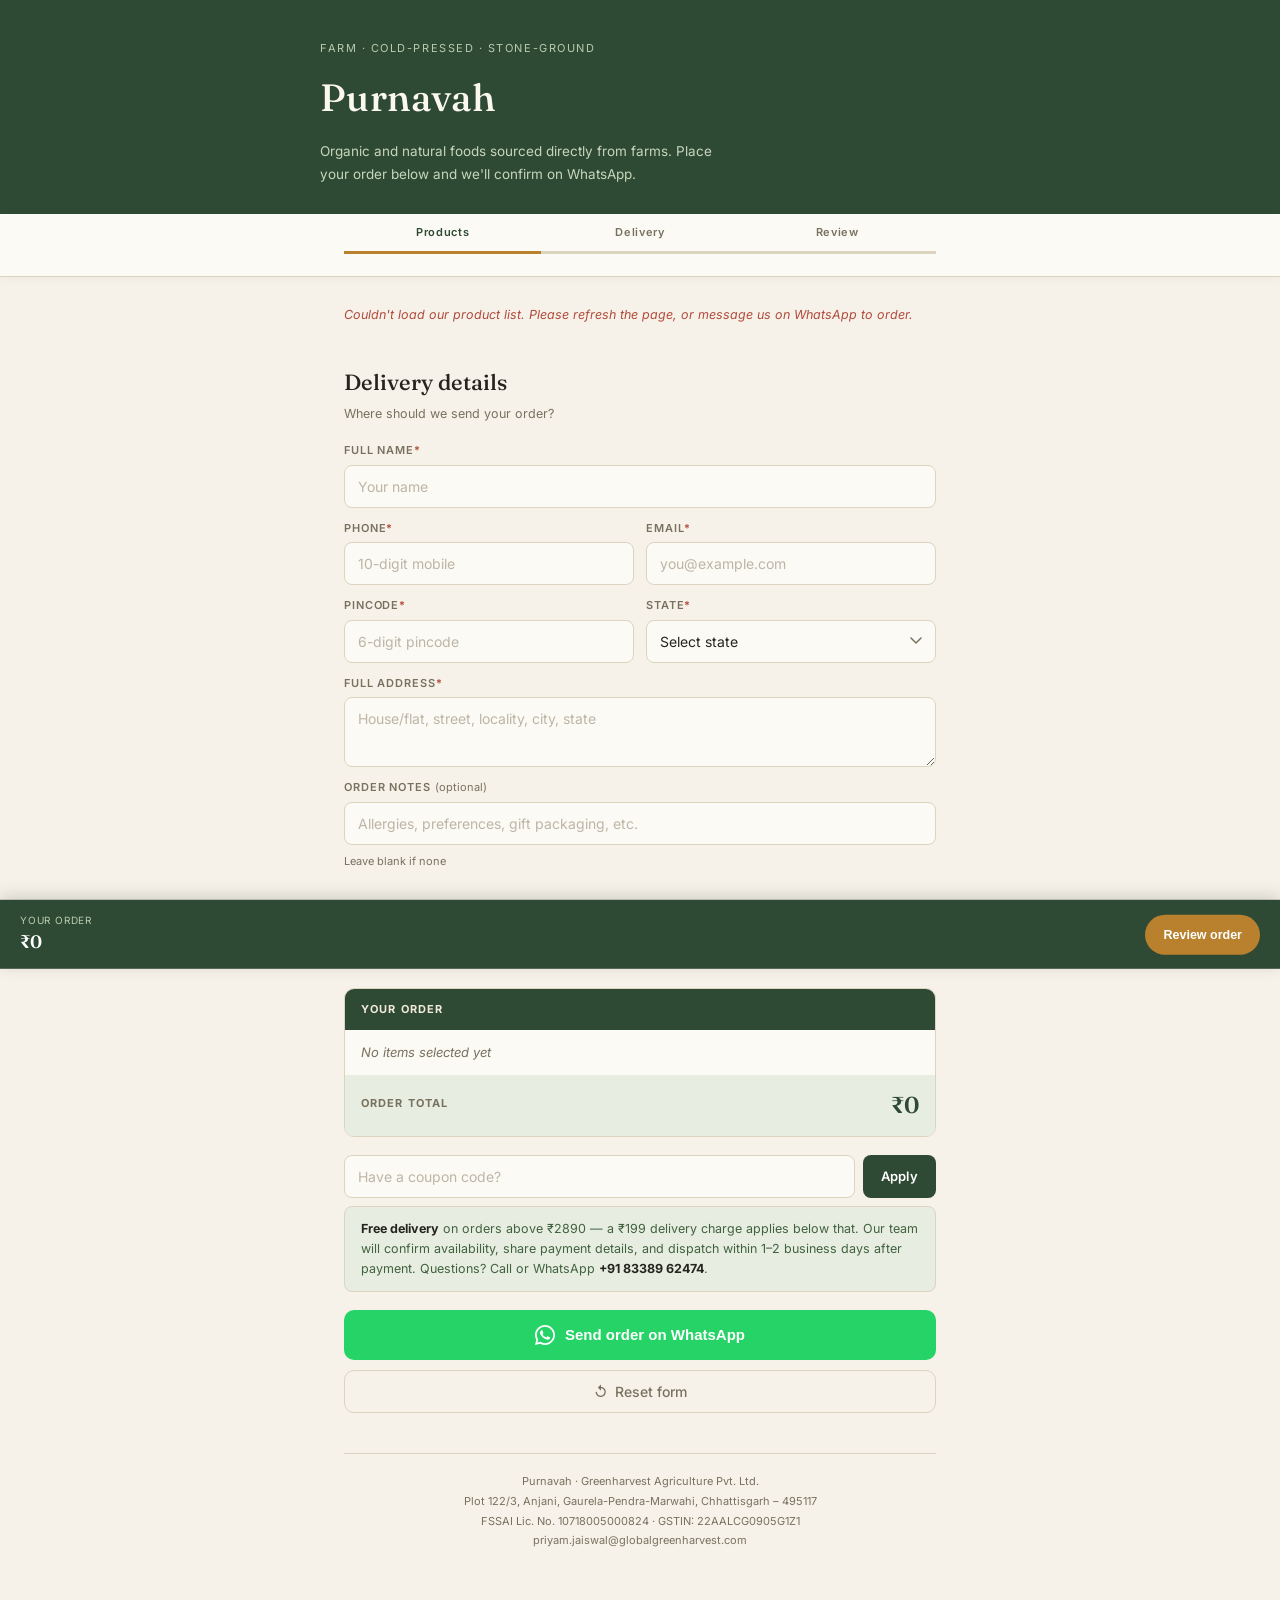
==== commit 3f4bbf6e: "passwrod issues fixed" ====
--- a/index.html
+++ b/index.html
@@ -70,7 +70,7 @@
 .card-mrp-label{font-size:9px;letter-spacing:.08em;color:var(--stone);text-transform:uppercase;display:block}
 .card-bottom{display:flex;justify-content:space-between;align-items:center;margin-top:12px}
 .subtotal{font-size:12px;color:var(--pine-dim);font-weight:600}
-.qty{display:flex;align-items:center;border:1.5px solid var(--rule);border-radius:999px;overflow:hidden;background:#fff}
+.qty{display:flex;align-items:center;border:1.5px solid var(--rule);border-radius:999px;overflow:hidden;background:#fff;margin-left:auto}
 .qty button{width:36px;height:36px;border:none;background:transparent;color:var(--pine);font-size:17px;font-weight:700;cursor:pointer}
 .qty button:hover{background:var(--sage)}
 .qty input{width:34px;height:36px;border:none;text-align:center;font-size:13px;font-weight:700;color:var(--ink);background:transparent;-moz-appearance:textfield}
@@ -90,7 +90,7 @@
 .field{display:flex;flex-direction:column;gap:5px}
 .field.full{grid-column:1/-1}
 .field label{font-size:11px;font-weight:600;letter-spacing:.08em;color:var(--stone);text-transform:uppercase}
-.field input,.field select,.field textarea{padding:12px 13px;border:1.5px solid var(--rule);border-radius:8px;font-family:'Inter',sans-serif;font-size:14px;color:var(--ink);background:var(--paper);outline:none;transition:.15s}
+.field input,.field select,.field textarea{width:100%;min-width:0;padding:12px 13px;border:1.5px solid var(--rule);border-radius:8px;font-family:'Inter',sans-serif;font-size:14px;color:var(--ink);background:var(--paper);outline:none;transition:.15s}
 .field input:focus,.field select:focus,.field textarea:focus{border-color:var(--pine);box-shadow:0 0 0 3px var(--sage)}
 .field input::placeholder,.field textarea::placeholder{color:#BDB5A6}
 .field textarea{resize:vertical;min-height:70px}
@@ -132,6 +132,8 @@
 .ship-note strong{color:var(--ink)}
 
 .wa-btn{display:flex;align-items:center;justify-content:center;gap:10px;width:100%;padding:15px;background:var(--wa);color:#fff;border:none;border-radius:10px;font-size:15px;font-weight:700;cursor:pointer;transition:background .15s,transform .1s}
+.spinner{width:14px;height:14px;border:2px solid rgba(255,255,255,.4);border-top-color:#fff;border-radius:50%;animation:spin .7s linear infinite;display:inline-block}
+@keyframes spin{to{transform:rotate(360deg)}}
 .wa-btn:hover{background:#1ebe5d;transform:translateY(-1px)}
 .wa-btn:active{transform:translateY(0)}
 .wa-btn svg{width:20px;height:20px}
@@ -287,7 +289,7 @@
 
     <div class="coupon-row">
       <input type="text" id="couponInput" placeholder="Have a coupon code?" maxlength="20">
-      <button type="button" id="couponBtn" onclick="applyCoupon()">Apply</button>
+      <button type="button" id="couponBtn" onclick="applyCoupon(this)">Apply</button>
     </div>
     <div class="coupon-msg" id="couponMsg"></div>
 
@@ -365,12 +367,12 @@
 // copied into the live scripts. Fill in the two DEV_* URLs below once the
 // dev Sheets + deployments exist (see google-apps-script/*_code.dev.gs).
 const DEV_MODE = new URLSearchParams(window.location.search).get('dev') === '1';
-const DEV_CATALOG_API_URL = "https://script.google.com/macros/s/AKfycbys7_tYwd4Oo5SKXvOsjCpcuI6uTzibMyhktgnUfdXUi543VqIYWlLJ1U1KDDeH5YQsEA/exec";
+const DEV_CATALOG_API_URL = "https://script.google.com/macros/s/AKfycbwef6Vo40DhwlQIDXdUXjtrGZUM3IPYI8EVXCad7S3ZmGNvMSL0FE3NucgcxJ-ymN5bHA/exec";
 const DEV_SHEETS_WEBHOOK_URL = "https://script.google.com/macros/s/AKfycbzg3SBM3RsYi31aa4XWX013Zc24oKYEMxkeTK5pRtGX0lQPx54AQSqZ7YE0g67J-JNU/exec";
 
 // Live catalog — pulled from the Catalog Google Sheet on load (Active = Y
 // and Stock > 0 rows only; filtering happens server-side in the Apps Script).
-const CATALOG_API_URL = DEV_MODE ? DEV_CATALOG_API_URL : "https://script.google.com/macros/s/AKfycbyMsQNtV7yy9j1668PgRiz2bTaKmwYqpupy3BmZ1nz8Pbiq_vnjALDl71Z4e8if7WW5CQ/exec";
+const CATALOG_API_URL = DEV_MODE ? DEV_CATALOG_API_URL : "https://script.google.com/macros/s/AKfycbyGpdeGS1ulJLEDqqQsJBZcvkxP_gbsmiDgdK-gZB-tzD4hEm1P2-3XmLq32zymyerIVA/exec";
 
 let PRODUCTS = []; // [{id, grid, category, displayName, packSize, unit, mrp, gstPct, waKey, inStock}, ...] — one entry per catalog row (one per pack size)
 let PRODUCT_GROUPS = []; // [{groupId, grid, displayName, variants: [product, ...]}, ...] — variants sharing a Display Name are merged into one tile
@@ -830,7 +832,7 @@
   stickybarEl.classList.toggle('show', payable > 0);
 }
 
-async function applyCoupon() {
+async function applyCoupon(btn) {
   const input = document.getElementById('couponInput');
   const msgEl = document.getElementById('couponMsg');
   const code = input.value.trim().toUpperCase();
@@ -839,6 +841,7 @@
 
   msgEl.textContent = 'Checking…';
   msgEl.className = 'coupon-msg ok';
+  if (btn) btn.disabled = true; // guard against a double-click firing two lookups while this one is in flight
 
   try {
     const res = await fetch(`${CATALOG_API_URL}?action=coupon&code=${encodeURIComponent(code)}`);
@@ -856,6 +859,8 @@
     appliedCoupon = null;
     msgEl.textContent = "Couldn't verify the coupon — check your connection and try again.";
     msgEl.className = 'coupon-msg err';
+  } finally {
+    if (btn) btn.disabled = false;
   }
   updateSummary();
 }
@@ -908,6 +913,7 @@
   // (or an impatient re-tap while the WA tab is opening) can't fire twice.
   const originalLabel = waBtn.innerHTML;
   waBtn.disabled = true;
+  waBtn.innerHTML = '<span class="spinner"></span> Sending…';
 
   // Build message
   let total = 0;
@@ -950,7 +956,7 @@
 Address: ${address}${notes ? `\nNotes: ${notes}` : ''}`;
 
   // ── GOOGLE SHEETS: silently log order ──────────────────
-  const SHEETS_WEBHOOK_URL = DEV_MODE ? DEV_SHEETS_WEBHOOK_URL : "https://script.google.com/macros/s/AKfycbxCdUCpYoqY3Mg-UuGWuJswnbXsCTVIqaB891_ncDiBDrJvvPniOWnOVzAManjuhkE6/exec";
+  const SHEETS_WEBHOOK_URL = DEV_MODE ? DEV_SHEETS_WEBHOOK_URL : "https://script.google.com/macros/s/AKfycbwk9RsPnwpUfcEXNW1xRdLL8Wde996xq9KZPKXcize1h_hAgWyzmjXNZ-NFYkLecFZj/exec";
 
   // A fresh id per submission attempt — a genuine retry (e.g. after a
   // network error) gets a new one, but the server can still collapse two
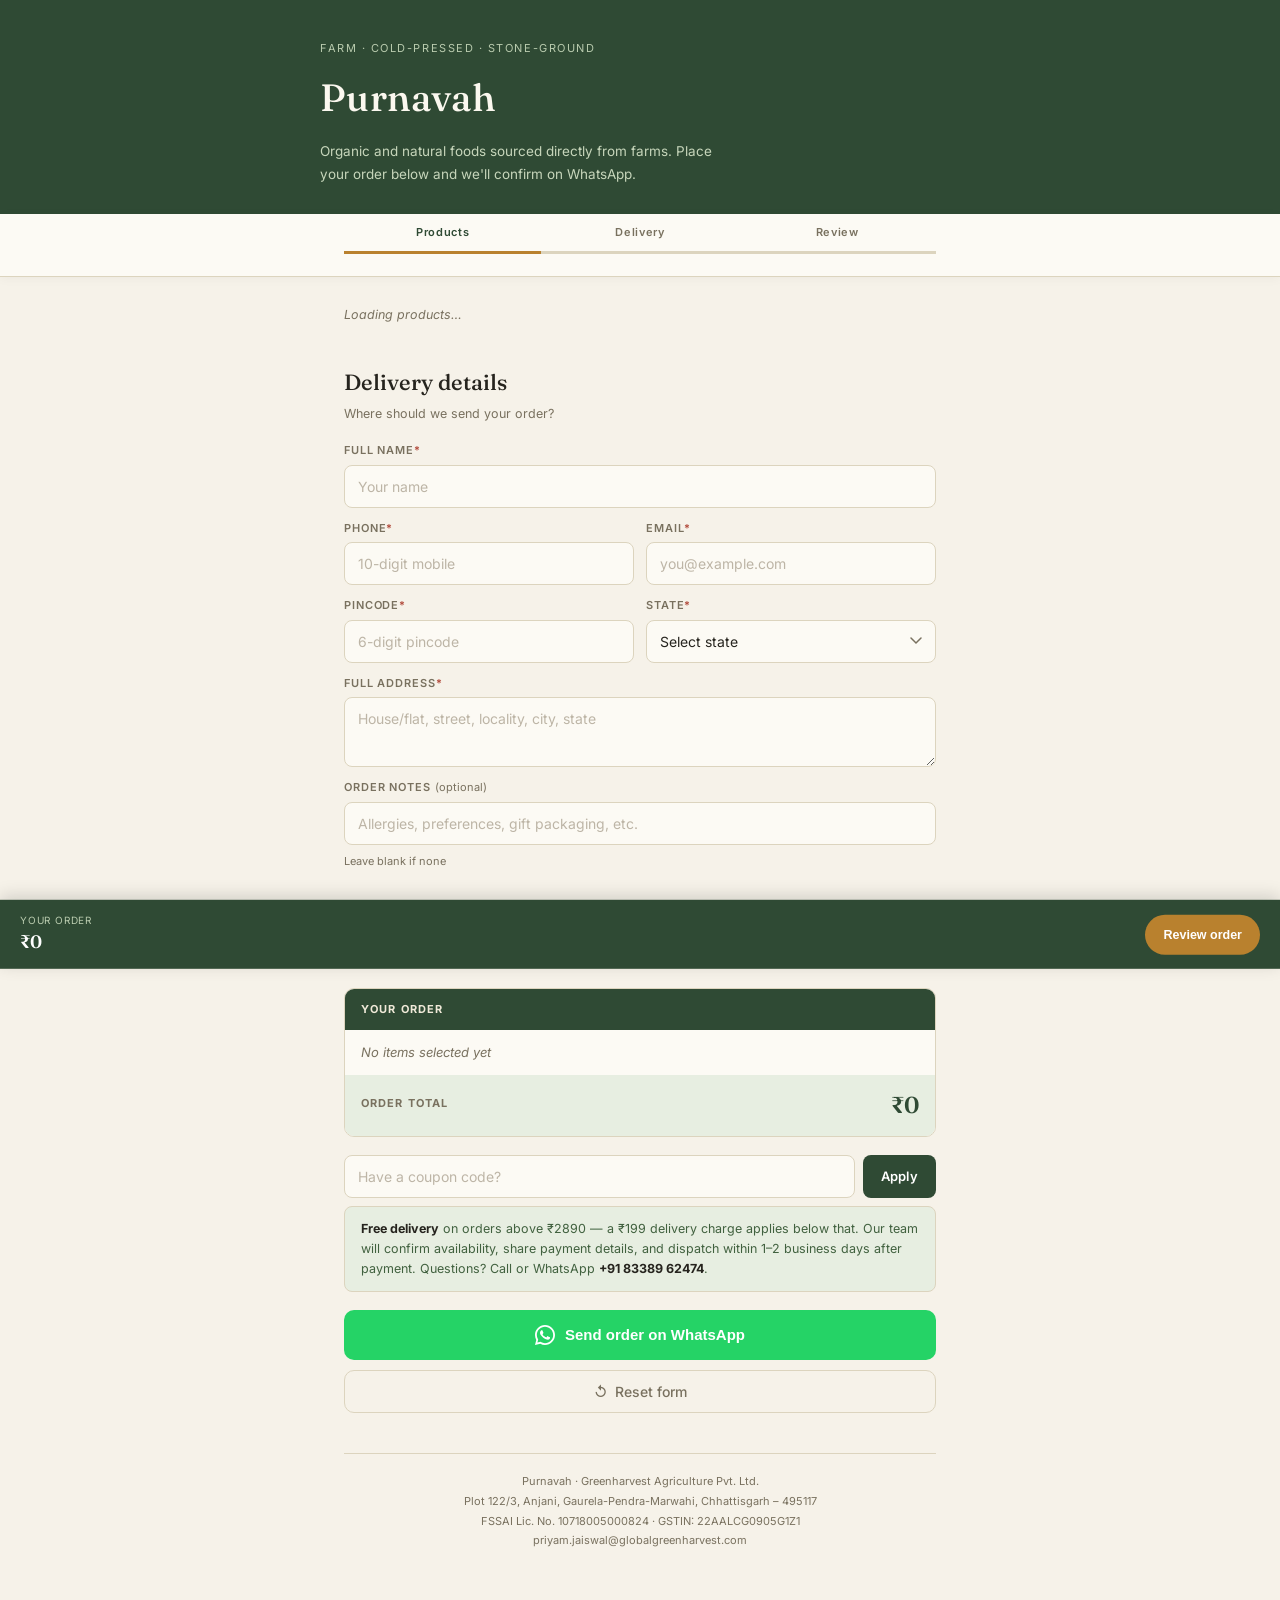
==== commit fc276f15: "new Applcation UI with DB connection to PROD" ====
--- a/index.html
+++ b/index.html
@@ -334,7 +334,9 @@
   <button onclick="jump('sec-review')">Review order</button>
 </div>
 
-<script>
+<script type="module">
+import { supabase, callFn } from './supabase-client.js';
+
 const WA_NUMBER = "918338962474"; // +91 83389 62474
 
 // Delivery charge policy — free above the threshold, flat fee below it.
@@ -360,19 +362,6 @@
   const el = document.getElementById('sameDayDelivery');
   return !!(el && el.checked);
 }
-
-// DEV MODE — code-only switch, no UI. Append ?dev=1 to the page URL (e.g.
-// index.html?dev=1) to point at the dev Catalog/Orders Apps Script
-// deployments instead of prod, for testing new features before they're
-// copied into the live scripts. Fill in the two DEV_* URLs below once the
-// dev Sheets + deployments exist (see google-apps-script/*_code.dev.gs).
-const DEV_MODE = new URLSearchParams(window.location.search).get('dev') === '1';
-const DEV_CATALOG_API_URL = "https://script.google.com/macros/s/AKfycbwef6Vo40DhwlQIDXdUXjtrGZUM3IPYI8EVXCad7S3ZmGNvMSL0FE3NucgcxJ-ymN5bHA/exec";
-const DEV_SHEETS_WEBHOOK_URL = "https://script.google.com/macros/s/AKfycbzg3SBM3RsYi31aa4XWX013Zc24oKYEMxkeTK5pRtGX0lQPx54AQSqZ7YE0g67J-JNU/exec";
-
-// Live catalog — pulled from the Catalog Google Sheet on load (Active = Y
-// and Stock > 0 rows only; filtering happens server-side in the Apps Script).
-const CATALOG_API_URL = DEV_MODE ? DEV_CATALOG_API_URL : "https://script.google.com/macros/s/AKfycbyGpdeGS1ulJLEDqqQsJBZcvkxP_gbsmiDgdK-gZB-tzD4hEm1P2-3XmLq32zymyerIVA/exec";
 
 let PRODUCTS = []; // [{id, grid, category, displayName, packSize, unit, mrp, gstPct, waKey, inStock}, ...] — one entry per catalog row (one per pack size)
 let PRODUCT_GROUPS = []; // [{groupId, grid, displayName, variants: [product, ...]}, ...] — variants sharing a Display Name are merged into one tile
@@ -591,14 +580,75 @@
   setupCategoryScrollSpy();
 }
 
+// Fallback for rows with no explicit weight_kg — mirrors catalog_code.gs's
+// parseWeightFromPackSize_ (also duplicated server-side in the products
+// Edge Function — small enough not to need a shared module, no build step).
+function parseWeightFromPackSize(packSize) {
+  const s = (packSize || '').toString().trim().toLowerCase();
+  const m = s.match(/([\d.]+)\s*(kg|g|l|ml)\b/);
+  if (!m) return 0;
+  const num = parseFloat(m[1]);
+  if (isNaN(num)) return 0;
+  switch (m[2]) {
+    case 'kg': return num;
+    case 'g':  return num / 1000;
+    case 'l':  return num;
+    case 'ml': return num / 1000;
+    default:   return 0;
+  }
+}
+
+function computeWaKey(displayName, packSize) {
+  displayName = (displayName || '').toString().trim();
+  packSize = (packSize || '').toString().trim();
+  return packSize ? `${displayName} (${packSize})` : displayName;
+}
+
+// Direct supabase-js reads (RLS-scoped to active products/hub-admins/stock
+// only — see "DB_Scripts/Supabase Migration Additions.sql") replacing the
+// old ?action=catalog Apps Script endpoint. Reproduces handlePublicCatalog's
+// exact behavior: only Active products, inStock summed across every active
+// hub-admin's stock row, never exact per-hub counts/HSN/notes.
 async function loadCatalog() {
   const statusEl = document.getElementById('catalogStatus');
   try {
-    const res = await fetch(`${CATALOG_API_URL}?action=catalog`);
-    const data = await res.json();
-    if (data.status !== 'ok') throw new Error(data.message || 'Unexpected response');
-
-    PRODUCTS = data.data.map(toProduct);
+    // td_admins itself has no anon-read policy (RLS silently returns an
+    // empty set, not an error, if queried directly) — this narrow
+    // security-definer RPC exposes only the active hub-admin ids, nothing
+    // else about the admin. See "DB_Scripts/Supabase Migration Additions.sql".
+    const [{ data: products, error: prodErr }, { data: hubIds, error: hubErr }, { data: stockRows, error: stockErr }] = await Promise.all([
+      supabase.from('td_products').select('*').eq('active', true),
+      supabase.rpc('td_active_hub_admin_ids'),
+      supabase.from('td_product_stock').select('product_id, hub_admin_id, stock_qty'),
+    ]);
+    if (prodErr) throw new Error(prodErr.message);
+    if (hubErr) throw new Error(hubErr.message);
+    if (stockErr) throw new Error(stockErr.message);
+
+    const activeHubIds = new Set(hubIds || []);
+    const stockByProduct = {};
+    (stockRows || []).forEach(s => {
+      if (!activeHubIds.has(s.hub_admin_id)) return; // deactivated hub's leftover stock must not count
+      stockByProduct[s.product_id] = (stockByProduct[s.product_id] || 0) + (Number(s.stock_qty) || 0);
+    });
+
+    const data = (products || []).map(p => ({
+      productId: p.product_id,
+      productName: p.product_name,
+      category: p.category || '',
+      displayName: p.display_name || p.product_name || '',
+      unit: p.unit || '',
+      packSize: p.pack_size || '',
+      mrp: Number(p.mrp) || 0,
+      gstPct: Number(p.gst_percent) || 0,
+      waKey: p.wa_key || computeWaKey(p.display_name || p.product_name, p.pack_size),
+      inStock: (stockByProduct[p.product_id] || 0) > 0,
+      contents: p.contents || '',
+      weightKg: Number(p.weight_kg) || parseWeightFromPackSize(p.pack_size),
+      maxOrderKg: Number(p.max_order_qty_kg) || 0,
+    }));
+
+    PRODUCTS = data.map(toProduct);
     if (PRODUCTS.length === 0) {
       statusEl.textContent = 'No products available right now — please check back soon.';
       return;
@@ -844,15 +894,21 @@
   if (btn) btn.disabled = true; // guard against a double-click firing two lookups while this one is in flight
 
   try {
-    const res = await fetch(`${CATALOG_API_URL}?action=coupon&code=${encodeURIComponent(code)}`);
-    const data = await res.json();
-    if (data.status === 'ok' && data.valid) {
-      appliedCoupon = { code: data.code, value: Number(data.value) || 0 };
-      msgEl.innerHTML = `✓ "${data.code}" applied — ${appliedCoupon.value}% off <a onclick="removeCoupon()">Remove</a>`;
+    // Direct read, never select * across all coupons — .eq() + single-code
+    // lookup only, same anti-enumeration intent as handleCouponValidate_
+    // (see "DB_Scripts/Supabase Migration Additions.sql" for the caveat that
+    // the anon key itself could still be used directly to enumerate codes;
+    // this only prevents this page's own code from doing so).
+    const { data: row, error } = await supabase
+      .from('td_coupons').select('coupon_code, value, active').eq('coupon_code', code).maybeSingle();
+    if (error) throw new Error(error.message);
+    if (row && row.active) {
+      appliedCoupon = { code: row.coupon_code, value: Number(row.value) || 0 };
+      msgEl.innerHTML = `✓ "${row.coupon_code}" applied — ${appliedCoupon.value}% off <a onclick="removeCoupon()">Remove</a>`;
       msgEl.className = 'coupon-msg ok';
     } else {
       appliedCoupon = null;
-      msgEl.textContent = data.message || 'Invalid coupon code';
+      msgEl.textContent = row && !row.active ? 'This coupon is no longer active' : 'Invalid coupon code';
       msgEl.className = 'coupon-msg err';
     }
   } catch (err) {
@@ -872,6 +928,36 @@
   msgEl.textContent = '';
   msgEl.className = 'coupon-msg';
   updateSummary();
+}
+
+// Same GST-extraction + uniform-coupon-scaling math as updateSummary()'s
+// on-screen bill (kept as a separate small pass here rather than merged into
+// that function, to avoid touching its already-working render logic) — used
+// to persist a real pricing breakdown into td_orders at creation time
+// (discount_base_amount/taxable_value/gst_amount/total_payable), instead of
+// leaving those blank until an admin later generates an invoice. Valid here
+// because the only discount in play at order-creation is a single uniform
+// coupon %, never a per-item override (those only exist in admin.html).
+function computeGstBreakdown(items) {
+  let taxableTotal = 0, gstTotal = 0;
+  items.forEach(p => {
+    const q = qty[p.id];
+    const lineAmount = q * p.mrp; // tax-inclusive
+    const gstPct = p.gstPct || 0;
+    const lineTaxable = lineAmount * 100 / (100 + gstPct); // extract embedded GST
+    taxableTotal += lineTaxable;
+    gstTotal += lineAmount - lineTaxable;
+  });
+  taxableTotal = Math.round(taxableTotal * 100) / 100;
+  gstTotal = Math.round(gstTotal * 100) / 100;
+
+  let discTaxable = taxableTotal, discGst = gstTotal;
+  if (appliedCoupon) {
+    const factor = 1 - appliedCoupon.value / 100;
+    discTaxable = Math.round(taxableTotal * factor * 100) / 100;
+    discGst = Math.round(gstTotal * factor * 100) / 100;
+  }
+  return { taxableTotal, gstTotal, discTaxable, discGst };
 }
 
 // Business's own WhatsApp number, without the country-code prefix — a
@@ -942,6 +1028,12 @@
   payable += sameDayCharge;
   const sameDayLine = sameDayDelivery ? `Same-day delivery: ₹${sameDayCharge.toLocaleString('en-IN')}\n` : '';
 
+  // Pricing breakdown persisted into td_orders at creation time (see
+  // computeGstBreakdown above) — admin.html overwrites these later if the
+  // order's pricing changes (discount edits, invoice generation, etc.).
+  const gstBreakdown = computeGstBreakdown(items);
+  const totalPayable = Math.round((gstBreakdown.discTaxable + gstBreakdown.discGst + deliveryCharge + sameDayCharge) * 100) / 100;
+
   const msg = `🌿 *New Order — Purnavah*
 
 *ORDER DETAILS*
@@ -955,9 +1047,7 @@
 State: ${state}
 Address: ${address}${notes ? `\nNotes: ${notes}` : ''}`;
 
-  // ── GOOGLE SHEETS: silently log order ──────────────────
-  const SHEETS_WEBHOOK_URL = DEV_MODE ? DEV_SHEETS_WEBHOOK_URL : "https://script.google.com/macros/s/AKfycbwk9RsPnwpUfcEXNW1xRdLL8Wde996xq9KZPKXcize1h_hAgWyzmjXNZ-NFYkLecFZj/exec";
-
+  // ── ORDER LOG: silently persist the order via the orders Edge Function ──
   // A fresh id per submission attempt — a genuine retry (e.g. after a
   // network error) gets a new one, but the server can still collapse two
   // deliveries of the *same* click (double-fetch, browser retry, etc.)
@@ -978,6 +1068,10 @@
     deliveryCharge: deliveryCharge,
     sameDayDeliveryCharge: sameDayCharge,
     clientOrderId: clientOrderId,
+    discountBaseAmount: gstBreakdown.taxableTotal,
+    taxableValue: gstBreakdown.discTaxable,
+    gstAmount: gstBreakdown.discGst,
+    totalPayable: totalPayable,
     items:   {}
   };
 
@@ -987,15 +1081,11 @@
     orderPayload.items[p.waKey] = qty[p.id];
   });
 
-  // Fire and forget — never blocks WhatsApp send even if Sheets fails
-  fetch(SHEETS_WEBHOOK_URL, {
-    method:  "POST",
-    headers: { "Content-Type": "text/plain;charset=utf-8" },
-    body:    JSON.stringify(orderPayload)
-  }).then(r => r.json())
-    .then(d => { if (d.status !== "ok") console.warn("Sheets log:", d); })
-    .catch(err => console.warn("Sheets webhook failed (non-blocking):", err));
-  // ── END GOOGLE SHEETS ───────────────────────────────────
+  // Fire and forget — never blocks WhatsApp send even if this fails
+  callFn('orders', 'submitOrder', orderPayload)
+    .then(d => { if (d.status !== "ok") console.warn("Order log:", d); })
+    .catch(err => console.warn("Order log failed (non-blocking):", err));
+  // ── END ORDER LOG ───────────────────────────────────────
 
   // Send to Purnavah — the only WhatsApp tab opened (Issue 4; there used to
   // be a second tab to the customer's own number, gated by a "send me a
@@ -1084,6 +1174,15 @@
   }, {rootMargin:'-130px 0px -75% 0px'});
   headings.forEach(h => categoryObserver.observe(h));
 }
+
+// Inline onclick/onchange attributes resolve against `window`, not this
+// module's own scope — a type="module" script (needed for the supabase-js
+// import above) never leaks its top-level declarations onto `window` the
+// way a classic script does, so every function referenced from markup must
+// be exposed explicitly here.
+Object.assign(window, {
+  applyCoupon, changeQty, jump, removeCoupon, resetForm, selectVariant, sendWhatsApp, setQty, updateSummary,
+});
 </script>
 </body>
 </html>
